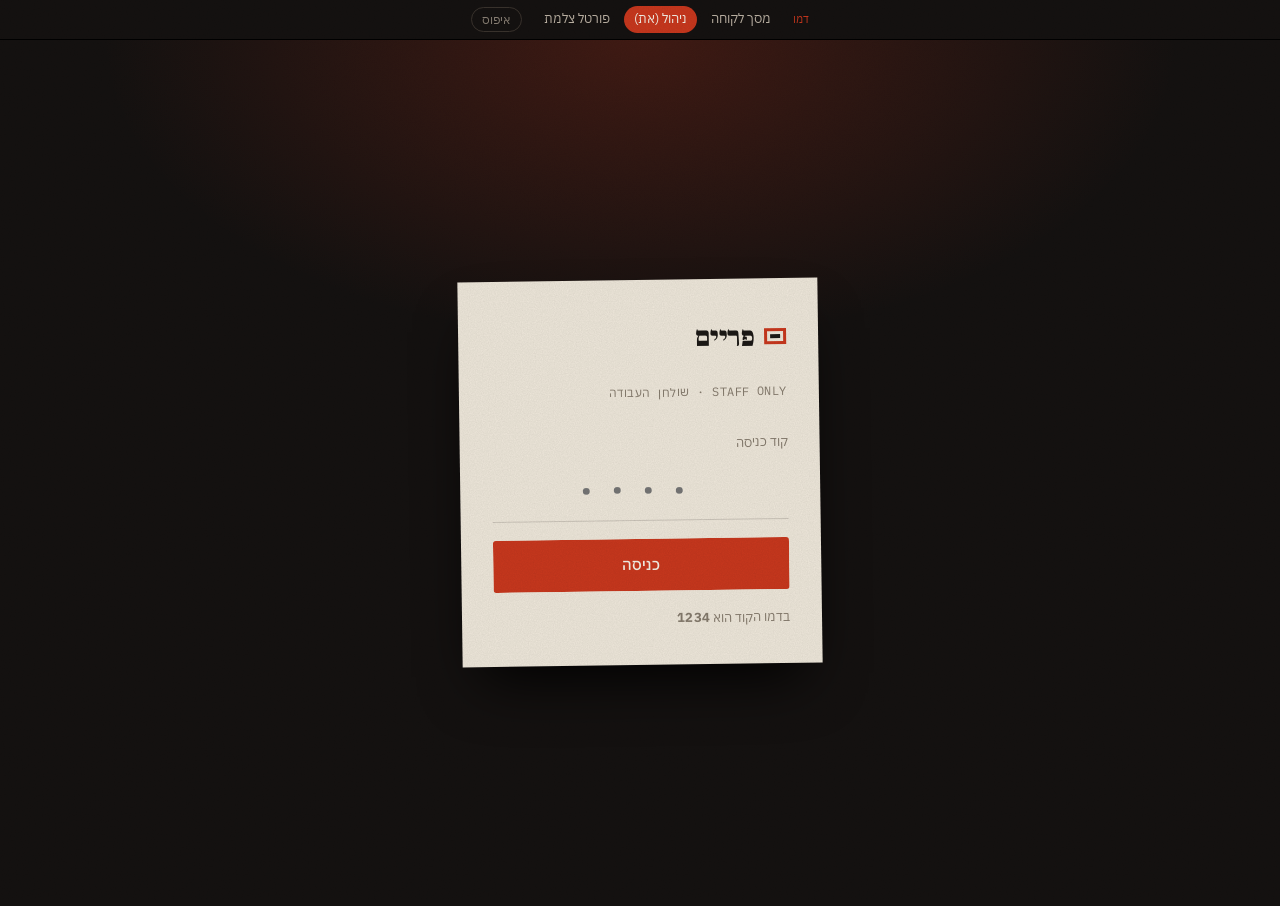
==== admin.html @ 3519b2d6 "Fridays: morning shoots only, no full-day events Co-Authored-By: Claude Opus 5.5 <noreply@anthropic." ====
<!doctype html>
<html lang="he" dir="rtl">
<head>
<meta charset="utf-8">
<meta name="viewport" content="width=device-width, initial-scale=1">
<meta name="theme-color" content="#141110">
<meta property="og:type" content="website">
<meta property="og:site_name" content="פריים">
<meta property="og:locale" content="he_IL">
<meta property="og:title" content="פריים · שולחן העבודה">
<meta property="og:description" content="ניהול הבקשות, היומן והצלמות של פריים.">
<meta property="og:url" content="https://elimeshi1.github.io/frame-collective/admin.html">
<meta property="og:image" content="https://elimeshi1.github.io/frame-collective/og-image.jpg">
<meta property="og:image:secure_url" content="https://elimeshi1.github.io/frame-collective/og-image.jpg">
<meta property="og:image:type" content="image/jpeg">
<meta property="og:image:width" content="1200">
<meta property="og:image:height" content="630">
<meta property="og:image:alt" content="פריים — כל הצלמות הטובות. יומן אחד.">
<meta name="twitter:card" content="summary_large_image">
<meta name="twitter:image" content="https://elimeshi1.github.io/frame-collective/og-image.jpg">
<title>שולחן העבודה · פריים</title>
<link rel="preconnect" href="https://fonts.googleapis.com">
<link rel="preconnect" href="https://fonts.gstatic.com" crossorigin>
<link href="https://fonts.googleapis.com/css2?family=Frank+Ruhl+Libre:wght@400;500;700;900&family=IBM+Plex+Sans+Hebrew:wght@300;400;500;600&family=IBM+Plex+Mono:wght@400;500&display=swap" rel="stylesheet">
<link rel="stylesheet" href="assets/style.css?v=202610051531">
<link rel="stylesheet" href="assets/admin.css?v=202610051531">
<link rel="icon" href="data:image/svg+xml,%3Csvg xmlns='http://www.w3.org/2000/svg' viewBox='0 0 32 32'%3E%3Crect width='32' height='32' fill='%2315120F'/%3E%3Crect x='7' y='9' width='18' height='14' fill='none' stroke='%23C8371D' stroke-width='2.5'/%3E%3C/svg%3E">
</head>
<body class="page-admin">

<div class="gate" id="gate">
  <form class="gate-box" id="gateForm">
    <div class="logo"><span class="logo-mark"></span><span class="logo-word">פריים</span></div>
    <p class="kicker mono">STAFF ONLY · שולחן העבודה</p>
    <label class="fld"><span>קוד כניסה</span><input id="pin" inputmode="numeric" maxlength="4" autocomplete="off" placeholder="••••"></label>
    <button class="btn btn-red">כניסה</button>
    <p class="muted gate-hint">בדמו הקוד הוא <b class="mono">1234</b></p>
  </form>
</div>

<div class="desk" id="desk" hidden>
  <aside class="side">
    <a href="index.html" class="logo"><span class="logo-mark"></span><span class="logo-word">פריים</span></a>
    <p class="side-who"><img id="meImg" alt=""><span><b id="meName"></b><br><small>מנהלת פריים</small></span></p>
    <nav class="side-nav" id="nav">
      <button data-view="desk" class="on"><span class="mono">01</span>לוח בקרה</button>
      <button data-view="inbox"><span class="mono">02</span>בקשות <i id="badge" class="badge"></i></button>
      <button data-view="cal"><span class="mono">03</span>יומן</button>
      <button data-view="post"><span class="mono">04</span>עריכה ומסירה <i id="badgePost" class="badge"></i></button>
      <button data-view="team"><span class="mono">05</span>הצלמות</button>
      <button data-view="money"><span class="mono">06</span>כספים</button>
      <button data-view="settings"><span class="mono">07</span>הגדרות</button>
    </nav>
    <a class="side-link" href="index.html" target="_blank">← לאתר הלקוחות</a>
  </aside>
  <main class="main" id="main"></main>
</div>

<script src="assets/store.js?v=202610051531"></script>
<script src="assets/ui.js?v=202610051531"></script>
<script src="assets/admin.js?v=202610051531"></script>
</body>
</html>
---- assets/style.css ----
/* ============================================================
   פריים — שפה עיצובית: פילים, נייר צילום וחדר חושך.
   נייר חם, דיו כהה, אדום של נורת חדר חושך, ענבר של קצה פילם.
   ============================================================ */
:root {
  --paper: #EEE7DA;
  --paper-2: #E4DBCB;
  --paper-3: #D8CDB9;
  --ink: #1B1815;
  --ink-2: #4A433B;
  --muted: #847A6C;
  --line: rgba(27, 24, 21, .16);
  --red: #C8371D;
  --red-deep: #9E2914;
  --amber: #D9962B;
  --dark: #141110;
  --dark-2: #1E1A17;
  --dark-3: #2A2420;
  --cream: #F6F1E7;
  --ok: #4F7A4A;

  /* צבעי רכיב — מתחלפים בתוך חדר החושך */
  --fg: var(--ink);
  --fg-2: var(--ink-2);
  --fg-mute: var(--muted);
  --ln: var(--line);
  --surf: var(--paper-2);

  --serif: 'Frank Ruhl Libre', 'Times New Roman', serif;
  --sans: 'IBM Plex Sans Hebrew', system-ui, sans-serif;
  --mono: 'IBM Plex Mono', 'IBM Plex Sans Hebrew', ui-monospace, monospace;
  --r: 3px;
  --gut: clamp(16px, 4vw, 56px);
}

* { box-sizing: border-box; }
[hidden] { display: none !important; }
html { scroll-behavior: smooth; -webkit-text-size-adjust: 100%; }
body {
  margin: 0; background: var(--paper); color: var(--ink);
  font: 400 16px/1.6 var(--sans);
  -webkit-font-smoothing: antialiased;
  overflow-x: hidden;
}
body.no-scroll { overflow: hidden; }
/* גרעין של פילם */
body::after {
  content: ''; position: fixed; inset: 0; pointer-events: none; z-index: 999;
  opacity: .09; mix-blend-mode: multiply;
  background-image: url("data:image/svg+xml,%3Csvg xmlns='http://www.w3.org/2000/svg' width='220' height='220'%3E%3Cfilter id='n'%3E%3CfeTurbulence type='fractalNoise' baseFrequency='.85' numOctaves='3' stitchTiles='stitch'/%3E%3CfeColorMatrix values='0 0 0 0 0 0 0 0 0 0 0 0 0 0 0 0 0 0 .9 0'/%3E%3C/filter%3E%3Crect width='100%25' height='100%25' filter='url(%23n)'/%3E%3C/svg%3E");
}
img { display: block; max-width: 100%; }
a { color: inherit; }
button { font: inherit; color: inherit; cursor: pointer; }
h1, h2, h3, h4 { font-family: var(--serif); font-weight: 700; line-height: 1.1; margin: 0; letter-spacing: -.01em; }
p { margin: 0 0 .8em; }
.mono { font-family: var(--mono); letter-spacing: .02em; }
.muted { color: var(--fg-mute); }
.kicker { font-size: 12px; text-transform: uppercase; letter-spacing: .04em; color: var(--fg-mute); margin-bottom: 14px; }
.safelight { color: var(--red) !important; }
.link { background: none; border: 0; padding: 0; text-decoration: underline; text-underline-offset: 3px; color: inherit; font-size: inherit; }
:focus-visible { outline: 2px solid var(--red); outline-offset: 2px; }

/* ---------- כפתורים וצ'יפים ---------- */
.btn {
  display: inline-flex; align-items: center; justify-content: center; gap: 8px;
  padding: 13px 22px; border-radius: var(--r); border: 1.5px solid transparent;
  font-weight: 500; font-size: 15px; text-decoration: none; white-space: nowrap;
  transition: transform .15s, background .15s, color .15s, border-color .15s;
}
.btn:active { transform: translateY(1px); }
.btn:disabled { opacity: .35; cursor: not-allowed; }
.btn-sm { padding: 8px 14px; font-size: 14px; }
.btn-red { background: var(--red); color: var(--cream); }
.btn-red:hover:not(:disabled) { background: var(--red-deep); }
.btn-ink { background: var(--ink); color: var(--cream); }
.btn-ink:hover { background: #000; }
.btn-line { border-color: var(--ink); color: var(--ink); }
.btn-line:hover { background: var(--ink); color: var(--cream); }
.btn-line-l { border-color: currentColor; }
.btn-ghost-l { background: transparent; border-color: var(--ln); color: var(--fg); }
.btn-ghost-l:hover { border-color: var(--fg); }

.chips { display: flex; flex-wrap: wrap; gap: 8px; }
.chip {
  border: 1px solid var(--ln); background: transparent; color: var(--fg-2);
  padding: 6px 14px; border-radius: 99px; font-size: 14px; transition: .15s;
}
.chip:hover { border-color: var(--fg); color: var(--fg); }
.chip.on { background: var(--fg); color: var(--dark); border-color: var(--fg); }
:root .chip.on { color: var(--paper); }
.darkroom .chip.on { color: var(--dark); }
.chip-sm { padding: 3px 10px; font-size: 13px; }
.chip:disabled { opacity: .3; text-decoration: line-through; cursor: not-allowed; }
.chip:disabled:hover { border-color: var(--ln); color: var(--fg-2); }
.small-note { font-size: 13px; margin-top: 10px; color: var(--amber) !important; }

/* ---------- סרגל דמו ---------- */
.demobar {
  position: sticky; top: 0; z-index: 60;
  display: flex; align-items: center; gap: 4px; flex-wrap: wrap; justify-content: center;
  background: var(--dark); color: #bdb3a5; font-size: 13px; padding: 6px 12px;
  border-bottom: 1px solid #000;
}
.demobar a { text-decoration: none; padding: 3px 10px; border-radius: 99px; }
.demobar a:hover { color: var(--cream); }
.demobar a.on { background: var(--red); color: var(--cream); }
.demobar-tag { font-family: var(--mono); font-size: 11px; color: var(--red); margin-left: 8px; }
.demobar-reset { background: none; border: 1px solid #3a332d; color: #8d8377; border-radius: 99px; padding: 2px 10px; font-size: 12px; margin-right: 8px; }

/* ---------- כותרת ---------- */
.topbar {
  display: flex; align-items: center; gap: 24px; padding: 18px var(--gut);
  border-bottom: 1px solid var(--line);
}
.logo { display: inline-flex; align-items: baseline; gap: 10px; text-decoration: none; }
.logo-mark { width: 22px; height: 16px; border: 3px solid var(--red); align-self: center; position: relative; }
.logo-mark::after { content: ''; position: absolute; inset: 3px; background: var(--ink); }
.logo-word { font-family: var(--serif); font-weight: 900; font-size: 28px; letter-spacing: -.02em; }
.logo-sub { font-size: 13px; color: var(--muted); }
.topnav { display: flex; gap: 22px; margin-inline-start: auto; }
.topnav a { text-decoration: none; font-size: 15px; color: var(--ink-2); }
.topnav a:hover { color: var(--red); }

/* ---------- HERO ---------- */
.hero {
  display: grid; grid-template-columns: 1.05fr 1fr; gap: clamp(28px, 5vw, 80px);
  padding: clamp(40px, 7vw, 96px) var(--gut) clamp(48px, 7vw, 100px); align-items: center;
}
.hero h1 { font-size: clamp(44px, 7.4vw, 104px); font-weight: 900; letter-spacing: -.03em; line-height: .98; margin-bottom: 26px; }
.hero h1 .hl { color: var(--red); font-style: italic; font-weight: 500; }
.lead { font-size: clamp(17px, 1.5vw, 20px); color: var(--ink-2); max-width: 520px; line-height: 1.65; }
.hero-cta { display: flex; gap: 12px; flex-wrap: wrap; margin: 30px 0 0; }
.hero-facts { display: flex; gap: 30px; margin: 48px 0 0; padding: 20px 0 0; border-top: 1px solid var(--line); flex-wrap: wrap; }
.hero-facts div { display: flex; gap: 10px; align-items: baseline; }
.hero-facts dt { color: var(--red); font-size: 12px; }
.hero-facts dd { margin: 0; font-size: 14px; color: var(--ink-2); }

.hero-sheet { position: relative; }
.hs-strip {
  background: var(--dark); padding: 26px 18px; display: grid; grid-template-columns: repeat(3, 1fr); gap: 26px 12px;
  transform: rotate(-1.6deg); box-shadow: 0 30px 60px -20px rgba(27, 24, 21, .45), 0 2px 0 rgba(0,0,0,.2);
  position: relative;
  /* חורי גלגלת */
  background-image:
    linear-gradient(to left, var(--paper-3) 0 9px, transparent 9px),
    linear-gradient(to left, var(--paper-3) 0 9px, transparent 9px);
  background-size: 19px 7px, 19px 7px;
  background-position: 0 8px, 0 calc(100% - 8px);
  background-repeat: repeat-x;
}
.hs-frame { margin: 0; position: relative; animation: develop 1.4s ease-out both; animation-delay: var(--d); }
.hs-frame img { aspect-ratio: 9/11; object-fit: cover; width: 100%; filter: grayscale(1) contrast(1.08) brightness(.95); }
.hs-frame figcaption { position: absolute; bottom: -19px; inset-inline-start: 0; font-size: 10px; color: var(--amber); }
.hs-frame figcaption span { opacity: .7; }
.hs-frame.mk-circle img { filter: grayscale(.15) contrast(1.05); }
.hs-frame.mk-x::after, .hs-frame.mk-check::after {
  position: absolute; top: 6px; inset-inline-end: 8px; font-family: var(--serif); font-weight: 900; color: var(--red);
  font-size: 34px; line-height: 1; transform: rotate(-8deg); text-shadow: 0 1px 0 rgba(0,0,0,.3);
}
.hs-frame.mk-x::after { content: '✕'; }
.hs-frame.mk-check::after { content: '✓'; }
.hs-note { font-size: 13px; color: var(--muted); margin: 30px 0 0; text-align: center; font-style: italic; font-family: var(--serif); }
@keyframes develop { from { opacity: 0; filter: brightness(2.2) blur(2px); } to { opacity: 1; filter: none; } }

/* עיפרון שעווה אדום */
.grease { position: absolute; inset: -9px -7px; width: calc(100% + 14px); height: calc(100% + 18px); pointer-events: none; overflow: visible; z-index: 3; }
.grease path {
  fill: none; stroke: var(--red); stroke-width: 3.2; stroke-linecap: round; vector-effect: non-scaling-stroke;
  stroke-dasharray: 1200; stroke-dashoffset: 1200; animation: draw .55s .05s ease-out forwards;
  filter: drop-shadow(0 0 .5px rgba(200,55,29,.6));
}
@keyframes draw { to { stroke-dashoffset: 0; } }

/* ---------- חדר החושך ---------- */
.darkroom {
  --fg: #EEE6D8; --fg-2: #BDB2A2; --fg-mute: #857A6D; --ln: rgba(238, 230, 216, .15); --surf: var(--dark-2);
  background: var(--dark); color: var(--fg);
  background-image: radial-gradient(ellipse 70% 50% at 85% 0%, rgba(200,55,29,.16), transparent 70%);
  padding: clamp(56px, 8vw, 110px) var(--gut);
  position: relative;
}
.darkroom::before { /* קצה פילם */
  content: ''; position: absolute; top: 0; inset-inline: 0; height: 14px;
  background: linear-gradient(to left, var(--paper) 0 10px, transparent 10px) 0 4px / 22px 6px repeat-x;
  opacity: .14;
}
.dr-inner { max-width: 1240px; margin: 0 auto; }
.dr-head { display: grid; grid-template-columns: auto 1fr; gap: 0 40px; align-items: end; margin-bottom: 40px; }
.dr-head .kicker { grid-column: 1 / -1; }
.dr-head h2 { font-size: clamp(38px, 5vw, 64px); font-weight: 900; }
.filmsteps {
  list-style: none; margin: 0; padding: 0; display: flex; justify-content: flex-end; gap: 0;
  border: 1px solid var(--ln); border-radius: var(--r); overflow: hidden; justify-self: end;
}
.filmsteps li {
  padding: 10px 18px; font-size: 14px; color: var(--fg-mute); border-inline-start: 1px solid var(--ln);
  display: flex; flex-direction: column; gap: 2px; min-width: 104px; position: relative;
}
.filmsteps li:first-child { border-inline-start: 0; }
.filmsteps li .mono { font-size: 10px; color: var(--fg-mute); }
.filmsteps li.reach { cursor: pointer; color: var(--fg-2); }
.filmsteps li.past .mono { color: var(--amber); }
.filmsteps li.on { background: var(--red); color: var(--cream); }
.filmsteps li.on .mono { color: rgba(246,241,231,.7); }

.wizard { min-height: 420px; animation: fadeUp .35s ease-out; }
@keyframes fadeUp { from { opacity: 0; transform: translateY(8px); } }
.wz-q { font-size: clamp(26px, 3vw, 36px); font-weight: 500; margin-bottom: 26px; }
.wz-q small { display: block; font-family: var(--sans); font-size: 15px; color: var(--fg-mute); font-weight: 400; margin-top: 8px; letter-spacing: 0; }
.wz-nav { display: flex; justify-content: space-between; margin-top: 36px; padding-top: 22px; border-top: 1px solid var(--ln); }
.wz-split { display: grid; grid-template-columns: minmax(0, 1.5fr) minmax(260px, 1fr); gap: 36px; align-items: start; }
.wz-side { border-inline-start: 1px solid var(--ln); padding-inline-start: 32px; }
.side-h { font-family: var(--sans); font-size: 13px; font-weight: 500; text-transform: uppercase; letter-spacing: .1em; color: var(--fg-mute); margin: 26px 0 12px; }

.lock-note { display: inline-flex; align-items: center; gap: 12px; padding: 6px 16px 6px 6px; border: 1px solid var(--ln); border-radius: 99px; margin-bottom: 22px; font-size: 14px; }
.lock-note img { width: 32px; height: 32px; border-radius: 50%; object-fit: cover; filter: grayscale(1); }
.lock-note .link { color: var(--fg-mute); }

/* סוגי צילום */
.types { display: grid; grid-template-columns: repeat(4, 1fr); gap: 14px; }
.type {
  position: relative; text-align: start; background: var(--dark-2); border: 1px solid var(--ln); border-radius: var(--r);
  padding: 20px 18px 18px; display: flex; flex-direction: column; gap: 6px; min-height: 150px; transition: .18s;
}
.type:hover { border-color: var(--fg-2); background: var(--dark-3); transform: translateY(-2px); }
.type-n { font-size: 10px; color: var(--amber); }
.type-name { font-family: var(--serif); font-size: 23px; font-weight: 700; color: var(--fg); }
.type-desc { font-size: 14px; color: var(--fg-mute); line-height: 1.45; }
.type-from { margin-top: auto; padding-top: 10px; font-size: 13px; color: var(--fg-2); }
.type.is-sel { border-color: var(--red); }

/* ---------- לוח שנה ---------- */
.cal-head { display: flex; align-items: center; justify-content: space-between; margin-bottom: 14px; }
.cal-title { font-family: var(--serif); font-size: 24px; font-weight: 700; }
.cal-title em { font-family: var(--mono); font-style: normal; font-size: 14px; color: var(--fg-mute); font-weight: 400; }
.cal-nav { width: 38px; height: 38px; border: 1px solid var(--ln); background: none; border-radius: 50%; font-size: 16px; }
.cal-nav:hover { border-color: var(--fg); }
.cal-grid { display: grid; grid-template-columns: repeat(7, minmax(0, 1fr)); gap: 4px; }
.cal-dow { text-align: center; font-size: 12px; color: var(--fg-mute); padding: 4px 0 8px; }
.cal-cell {
  position: relative; aspect-ratio: 1 / .86; border: 1px solid var(--ln); background: transparent; border-radius: 2px;
  display: flex; flex-direction: column; align-items: flex-start; justify-content: space-between; padding: 6px 7px; text-align: start;
  transition: background .12s, border-color .12s;
}
.cal-cell.is-blank { border: 0; }
.cal-cell:not(:disabled):hover { border-color: var(--fg); background: rgba(238,230,216,.04); }
.cal-num { font-family: var(--mono); font-size: 14px; }
.cal-tag { font-size: 11px; line-height: 1.1; color: var(--fg-mute); }
.cal-cell.is-today .cal-num { color: var(--red); font-weight: 600; }
.cal-cell.is-today::after { content: ''; position: absolute; top: 6px; inset-inline-end: 6px; width: 5px; height: 5px; border-radius: 50%; background: var(--red); }
.cal-cell:disabled { cursor: default; }
.cal-cell.is-past, .cal-cell.is-shabbat { opacity: .3; }
.cal-cell.lvl-none { opacity: .45; background-image: repeating-linear-gradient(-45deg, transparent 0 6px, var(--ln) 6px 7px); }
.cal-cell.lvl-many { background: rgba(217,150,43,.12); border-color: rgba(217,150,43,.35); }
.cal-cell.lvl-many .cal-tag { color: var(--amber); }
.cal-cell.lvl-few { background: rgba(217,150,43,.05); }
.cal-cell.is-selected { background: var(--red) !important; border-color: var(--red) !important; color: var(--cream); }
.cal-cell.is-selected .cal-tag { color: rgba(246,241,231,.85); }
.cal-cell .grease { inset: -6px; width: calc(100% + 12px); height: calc(100% + 12px); }
.cal-cell .grease path { stroke: var(--amber); }
.cal--compact .cal-cell { aspect-ratio: 1; padding: 3px 5px; }
.cal--compact .cal-num { font-size: 12px; }
.cal--compact .cal-title { font-size: 18px; }
.cal--compact .cal-nav { width: 30px; height: 30px; font-size: 13px; }
/* ימי צלמת (פרופיל / פורטל) */
.pd-free { background: rgba(79,122,74,.16); border-color: rgba(79,122,74,.45); }
.pd-partial { background: linear-gradient(135deg, rgba(79,122,74,.16) 50%, rgba(200,55,29,.16) 50%); }
.pd-full { background: rgba(200,55,29,.16); border-color: rgba(200,55,29,.35); }
.pd-off { opacity: .35; }

.legend { display: flex; gap: 16px; flex-wrap: wrap; font-size: 13px; color: var(--fg-mute); margin-bottom: 20px; }
.legend span { display: inline-flex; gap: 6px; align-items: center; }
.lg { width: 12px; height: 12px; border: 1px solid var(--ln); display: inline-block; border-radius: 2px; }
.lg-many { background: rgba(217,150,43,.35); border-color: var(--amber); }
.lg-few { background: rgba(217,150,43,.1); }
.lg-none { background: repeating-linear-gradient(-45deg, transparent 0 3px, var(--fg-mute) 3px 4px); }
.lg-free { background: rgba(79,122,74,.4); }
.lg-full { background: rgba(200,55,29,.4); }
.lg-off { opacity: .4; }

.day-peek { min-height: 150px; padding: 18px 0; border-top: 1px solid var(--ln); border-bottom: 1px solid var(--ln); }
.peek-date { font-size: 12px; color: var(--amber); margin-bottom: 4px; }
.peek-title { font-family: var(--serif); font-size: 24px; margin-bottom: 14px; }
.peek-faces { display: flex; margin-bottom: 10px; }
.peek-faces img { width: 40px; height: 40px; border-radius: 50%; object-fit: cover; border: 2px solid var(--dark); margin-inline-start: -10px; filter: grayscale(1); }
.peek-faces img:first-child { margin-inline-start: 0; }

/* ---------- סינון ותוצאות ---------- */
.filters { display: grid; grid-template-columns: repeat(3, 1fr) 1.2fr; gap: 14px; margin-bottom: 28px; padding: 16px; border: 1px solid var(--ln); border-radius: var(--r); background: var(--dark-2); }
.darkroom .filters { grid-template-columns: 1fr 1fr 1.4fr 1fr; }
.f { display: flex; flex-direction: column; gap: 6px; font-size: 13px; color: var(--fg-mute); }
.f select, .fld input, .fld select, .fld textarea {
  font: inherit; font-size: 15px; color: var(--fg); background: transparent; border: 0; border-bottom: 1px solid var(--ln);
  padding: 6px 0; border-radius: 0; appearance: none; -webkit-appearance: none;
}
.f select { background-image: linear-gradient(45deg, transparent 50%, var(--fg-mute) 50%), linear-gradient(-45deg, transparent 50%, var(--fg-mute) 50%); background-position: 6px 55%, 11px 55%; background-size: 5px 5px; background-repeat: no-repeat; padding-inline-end: 0; padding-inline-start: 20px; cursor: pointer; }
.f select option, .fld select option { color: var(--ink); }
.f b { color: var(--fg); font-weight: 500; }
input[type=range] { accent-color: var(--red); width: 100%; margin: 10px 0 0; }

.results { display: grid; grid-template-columns: repeat(auto-fill, minmax(210px, 1fr)); gap: 30px 20px; }
.frame-card {
  position: relative; background: #0C0A09; border: 0; padding: 10px 10px 0; text-align: start; cursor: pointer; color: var(--fg);
  transition: transform .18s; display: flex; flex-direction: column;
}
.frame-card:hover { transform: translateY(-3px); }
.fc-img { position: relative; overflow: hidden; }
.fc-img img { width: 100%; aspect-ratio: 4/5; object-fit: cover; filter: grayscale(1) contrast(1.05); transition: filter .5s; }
.frame-card:hover .fc-img img, .frame-card.is-sel .fc-img img { filter: none; }
.fc-badge { position: absolute; top: 8px; inset-inline-start: 8px; background: var(--red); color: var(--cream); font-size: 11px; padding: 2px 8px; }
.fc-edge { display: flex; justify-content: space-between; font-size: 10px; color: var(--amber); padding: 6px 2px; }
.fc-body { background: var(--dark-2); margin: 0 -10px; padding: 14px 14px 14px; flex: 1; display: flex; flex-direction: column; }
.fc-body h4 { font-size: 21px; margin-bottom: 4px; }
.fc-tag { font-size: 14px; color: var(--fg-2); margin-bottom: 6px; }
.fc-meta { font-size: 12px; color: var(--fg-mute); }
.fc-foot { margin-top: auto; display: flex; justify-content: space-between; align-items: baseline; padding-top: 8px; border-top: 1px dashed var(--ln); }
.fc-price { font-size: 17px; color: var(--fg); }
.fc-foot .link { font-size: 13px; color: var(--fg-mute); }
.studio-card { border: 1px dashed var(--fg-mute); background: transparent; padding: 0; }
.studio-inner { padding: 24px 20px; display: flex; flex-direction: column; gap: 10px; height: 100%; justify-content: center; }
.studio-inner .mono { color: var(--amber); font-size: 11px; }
.studio-inner h4 { font-size: 28px; }
.studio-inner p { color: var(--fg-2); font-size: 14px; }
.studio-inner .btn { align-self: flex-start; }
.studio-card.is-sel { border-color: var(--red); border-style: solid; }
.empty { padding: 30px 0; color: var(--fg-2); }
.busy { margin-top: 34px; border-top: 1px solid var(--ln); padding-top: 16px; }
.busy summary { cursor: pointer; color: var(--fg-2); font-size: 15px; }
.busy ul { list-style: none; padding: 0; margin: 14px 0 0; display: grid; gap: 8px; }
.busy li { display: flex; align-items: center; gap: 12px; flex-wrap: wrap; padding: 8px 0; border-bottom: 1px solid var(--ln); font-size: 14px; }
.busy li img { width: 34px; height: 34px; border-radius: 50%; object-fit: cover; filter: grayscale(1); opacity: .7; }
.busy .nx { margin-inline-start: auto; display: flex; gap: 6px; }

/* ---------- פרטים / כרטיס ---------- */
.det { display: grid; grid-template-columns: 1fr 1fr; gap: 24px 22px; }
.fld { display: flex; flex-direction: column; gap: 4px; font-size: 13px; color: var(--fg-mute); }
.fld i { font-style: normal; opacity: .7; }
.fld-wide { grid-column: 1 / -1; }
.fld input, .fld select, .fld textarea { font-size: 17px; padding: 8px 0; }
.fld textarea { resize: vertical; border: 1px solid var(--ln); padding: 10px; }
.fld input:focus, .fld select:focus, .fld textarea:focus { outline: 0; border-color: var(--red); }

.ticket {
  background: var(--cream); color: var(--ink); padding: 22px; position: relative; border-radius: 2px;
  --fg-mute: var(--muted); --ln: var(--line);
  -webkit-mask: radial-gradient(circle 9px at 0 62%, transparent 98%, #000) , radial-gradient(circle 9px at 100% 62%, transparent 98%, #000);
  -webkit-mask-composite: source-in; mask-composite: intersect;
  transform: rotate(.6deg);
}
.ticket-h { font-size: 11px; color: var(--muted); border-bottom: 1px dashed var(--line); padding-bottom: 10px; margin-bottom: 14px; }
.ticket-p { display: flex; gap: 12px; align-items: center; margin-bottom: 16px; }
.ticket-p img, .ticket-q { width: 54px; height: 54px; object-fit: cover; border-radius: 50%; filter: grayscale(1); }
.ticket-q { display: grid; place-items: center; background: var(--ink); color: var(--cream); font-family: var(--serif); font-size: 26px; }
.ticket-p b { display: block; font-family: var(--serif); font-size: 20px; }
.ticket-p span { font-size: 13px; color: var(--muted); }
.ticket dl { margin: 0; }
.ticket dl div { display: flex; justify-content: space-between; padding: 7px 0; border-bottom: 1px solid var(--line); font-size: 14px; gap: 12px; }
.ticket dt { color: var(--muted); }
.ticket dd { margin: 0; text-align: end; }
.ticket .tot { border-bottom: 0; padding-top: 12px; }
.ticket .tot dd { font-size: 20px; font-weight: 500; }
.ticket-fine { font-size: 12px; color: var(--muted); margin: 12px 0 0; border-top: 1px dashed var(--line); padding-top: 10px; }

/* ---------- סיום ---------- */
.done { display: grid; grid-template-columns: 340px 1fr; gap: 56px; align-items: center; padding: 20px 0; }
.print { background: var(--cream); padding: 16px 16px 20px; transform: rotate(-2.5deg); box-shadow: 0 30px 50px -20px #000; animation: drop .7s cubic-bezier(.2,.8,.2,1.2); }
.print-img img { width: 100%; aspect-ratio: 5/4; object-fit: cover; animation: develop 2.4s ease-out both; }
.print-blank { aspect-ratio: 5/4; background: var(--ink); display: grid; place-items: center; color: var(--red); font-family: var(--serif); font-size: 90px; }
.print-cap { color: var(--ink); font-family: var(--serif); font-size: 18px; text-align: center; margin: 14px 0 0; line-height: 1.35; }
.print-cap .mono { font-size: 11px; color: var(--muted); }
@keyframes drop { from { transform: translateY(-40px) rotate(-8deg); opacity: 0; } }
.done-text h3 { font-size: clamp(30px, 3.6vw, 46px); font-weight: 900; margin-bottom: 16px; }
.done-text p { color: var(--fg-2); font-size: 17px; max-width: 520px; }
.demo-hint { margin-top: 26px !important; font-size: 14px !important; padding: 12px 14px; border: 1px dashed var(--ln); border-radius: var(--r); }
.demo-hint a { color: var(--amber); }

/* ---------- צוות: הדפסים על נייר ---------- */
.team, .how { padding: clamp(56px, 8vw, 110px) var(--gut); max-width: 1320px; margin: 0 auto; }
.sec-head { display: flex; flex-direction: column; margin-bottom: 44px; }
.sec-head h2 { font-size: clamp(36px, 4.6vw, 60px); font-weight: 900; margin-bottom: 22px; }
.sheet { display: grid; grid-template-columns: repeat(auto-fill, minmax(230px, 1fr)); gap: 44px 30px; }
.print-card {
  background: var(--cream); padding: 12px 12px 16px; cursor: pointer; position: relative;
  box-shadow: 0 1px 0 rgba(0,0,0,.05), 0 16px 30px -18px rgba(27,24,21,.5);
  transition: transform .25s, box-shadow .25s;
}
.print-card:nth-child(3n+1) { transform: rotate(-1.2deg); }
.print-card:nth-child(3n+2) { transform: rotate(.8deg) translateY(10px); }
.print-card:nth-child(3n) { transform: rotate(-.4deg); }
.print-card::before { /* סרט הדבקה */
  content: ''; position: absolute; top: -10px; left: 50%; width: 72px; height: 22px; transform: translateX(-50%) rotate(-3deg);
  background: rgba(217, 205, 180, .75); box-shadow: 0 1px 1px rgba(0,0,0,.06);
}
.print-card:hover { transform: rotate(0) translateY(-6px) scale(1.015); box-shadow: 0 28px 40px -20px rgba(27,24,21,.55); z-index: 2; }
.pc-img img { width: 100%; aspect-ratio: 4/5; object-fit: cover; filter: grayscale(1) sepia(.15) contrast(1.05); transition: filter .5s; }
.print-card:hover .pc-img img { filter: none; }
.pc-cap { padding: 14px 4px 0; }
.pc-n { font-size: 10px; color: var(--red); }
.pc-cap h3 { font-size: 24px; margin: 2px 0 4px; }
.pc-cap h3 em { font-style: normal; font-size: 14px; color: var(--red); font-family: var(--sans); font-weight: 500; }
.pc-cap p { font-size: 14px; color: var(--ink-2); margin-bottom: 6px; }
.pc-meta { font-size: 11px !important; color: var(--muted) !important; }

.how { border-top: 1px solid var(--line); }
.how-grid { display: grid; grid-template-columns: repeat(3, 1fr); gap: 0; border-top: 2px solid var(--ink); }
.how-grid article { padding: 26px 26px 10px 26px; border-inline-start: 1px solid var(--line); }
.how-grid article:first-child { border-inline-start: 0; padding-inline-start: 0; }
.how-n { font-size: 44px; color: var(--red); display: block; margin-bottom: 12px; font-weight: 400; }
.how-grid h3 { font-size: 24px; margin-bottom: 10px; }
.how-grid p { color: var(--ink-2); }

.foot { background: var(--dark); color: #9a9083; padding: 40px var(--gut); display: flex; gap: 24px; align-items: center; flex-wrap: wrap; font-size: 14px; }
.foot .logo-word { color: var(--cream); }
.foot .logo-mark::after { background: var(--dark); }
.foot p { margin: 0; }
.foot-small { margin-inline-start: auto !important; font-size: 12px; opacity: .7; }

/* ---------- מודאל ---------- */
.modal-wrap { position: fixed; inset: 0; z-index: 100; background: rgba(20, 17, 16, .7); display: flex; align-items: center; justify-content: center; padding: 16px; opacity: 0; transition: opacity .25s; backdrop-filter: blur(3px); }
.modal-wrap.is-open { opacity: 1; }
.modal { background: var(--paper); color: var(--ink); width: min(560px, 100%); max-height: calc(100vh - 32px); overflow: hidden; display: flex; flex-direction: column; position: relative; border-radius: 2px; transform: translateY(14px); transition: transform .25s; box-shadow: 0 40px 80px -20px #000; }
.modal-wrap.is-open .modal { transform: none; }
.modal--wide { width: min(980px, 100%); }
.modal-x { position: absolute; top: 12px; inset-inline-end: 12px; z-index: 5; width: 36px; height: 36px; border-radius: 50%; border: 0; background: var(--ink); color: var(--cream); font-size: 14px; }
.modal-body { padding: 28px; overflow-y: auto; overscroll-behavior: contain; }
.profile { display: grid; grid-template-columns: 1fr 1.2fr; gap: 30px; margin: -28px; }
.pf-img img { width: 100%; height: 100%; object-fit: cover; min-height: 100%; filter: grayscale(.2); }
.pf-body { padding: 32px 28px 28px 32px; }
.pf-body h2 { font-size: 44px; font-weight: 900; margin-bottom: 6px; }
.pf-tag { font-family: var(--serif); font-style: italic; font-size: 20px; color: var(--red); }
.pf-meta { font-size: 14px; color: var(--ink-2); margin-bottom: 4px; }
.prices { width: 100%; border-collapse: collapse; margin: 18px 0 4px; font-size: 15px; }
.prices td { padding: 7px 0; border-bottom: 1px solid var(--line); }
.prices td:last-child { text-align: end; }
#pfCal { margin-bottom: 22px; }

.toast { position: fixed; bottom: 24px; left: 50%; transform: translate(-50%, 30px); background: var(--ink); color: var(--cream); padding: 12px 22px; border-radius: 99px; font-size: 15px; opacity: 0; transition: .3s; z-index: 200; pointer-events: none; box-shadow: 0 10px 30px -10px #000; border-inline-start: 4px solid var(--red); }
.toast.is-on { opacity: 1; transform: translate(-50%, 0); }

/* ---------- רספונסיבי ---------- */
@media (max-width: 1080px) {
  .types { grid-template-columns: repeat(2, 1fr); }
  .dr-head { grid-template-columns: 1fr; }
  .filmsteps { justify-self: stretch; margin-top: 22px; }
  .filmsteps li { flex: 1; min-width: 0; }
  .darkroom .filters { grid-template-columns: 1fr 1fr; }
}
@media (max-width: 860px) {
  .hero { grid-template-columns: 1fr; }
  .hero-sheet { max-width: 520px; }
  .wz-split { grid-template-columns: 1fr; }
  .wz-side { border: 0; padding: 0; }
  .done { grid-template-columns: 1fr; gap: 34px; }
  .print { max-width: 280px; margin: 0 auto; }
  .profile { grid-template-columns: 1fr; }
  .pf-img img { width: 100%; height: 300px; min-height: 0; object-fit: cover; }
  .how-grid { grid-template-columns: 1fr; }
  .how-grid article { border: 0; border-bottom: 1px solid var(--line); padding: 24px 0; }
  .topnav { display: none; }
  .topbar .btn { margin-inline-start: auto; }
}
@media (max-width: 560px) {
  .logo-sub { display: none; }
  .types { grid-template-columns: 1fr 1fr; gap: 10px; }
  .type { min-height: 0; padding: 14px; }
  .type-name { font-size: 19px; }
  .type-desc { display: none; }
  .filmsteps li { padding: 8px 8px; font-size: 12px; }
  .cal-tag { font-size: 9px; }
  .cal-cell { padding: 4px; aspect-ratio: 1 / 1.05; }
  .cal-num { font-size: 12px; }
  .det { grid-template-columns: 1fr; }
  .darkroom .filters { grid-template-columns: 1fr 1fr; gap: 12px 14px; padding: 12px; }
  .darkroom .filters .f-range { grid-column: 1 / -1; order: 3; }
  .f select { font-size: 16px; }
  .results { grid-template-columns: 1fr 1fr; gap: 20px 12px; }
  .fc-body h4 { font-size: 17px; }
  .fc-tag { display: none; }
  .hs-strip { gap: 22px 8px; padding: 22px 10px; }
  .hero-facts { gap: 14px; }
  .sheet { grid-template-columns: 1fr 1fr; gap: 30px 14px; }
  #teamFilter { flex-wrap: nowrap; overflow-x: auto; margin-inline: calc(var(--gut) * -1); padding: 2px var(--gut) 6px; scrollbar-width: none; }
  #teamFilter::-webkit-scrollbar { display: none; }
  #teamFilter .chip { flex-shrink: 0; }
  .modal-wrap { padding: 0; align-items: flex-end; }
  .modal { max-height: 92vh; border-radius: 10px 10px 0 0; }
  .modal-body { padding: 22px 18px; }
  .profile { margin: -22px -18px; }
  .pf-body { padding: 22px 18px; }
  .pf-body h2 { font-size: 36px; }
  .pc-cap h3 { font-size: 19px; }
  .pc-cap p:not(.pc-meta) { display: none; }
  .wz-nav .btn { padding: 12px 16px; }
  .busy .nx { margin-inline-start: 0; width: 100%; }
}
---- assets/admin.css ----
/* שולחן עבודה (ניהול) + פורטל צלמת — שולחן אור על נייר */
.page-admin, .page-portal { background: var(--paper); }
.btn-ghost { background: transparent; border-color: var(--line); color: var(--ink-2); }
.btn-ghost:hover { border-color: var(--ink); color: var(--ink); }
.red { color: var(--red); }
.small { font-size: 13px; }
.pad { padding: 18px 20px; }

/* כניסה */
.gate { min-height: calc(100vh - 34px); display: grid; place-items: center; padding: 20px; background: var(--dark); background-image: radial-gradient(ellipse 60% 50% at 50% 0%, rgba(200,55,29,.25), transparent 70%); }
.gate-box { background: var(--paper); padding: 36px 32px; width: min(360px, 100%); display: flex; flex-direction: column; gap: 18px; transform: rotate(-.8deg); box-shadow: 0 30px 60px -20px #000; }
.gate-box .logo { margin-bottom: 4px; }
.gate-box input { font-family: var(--mono); font-size: 28px; letter-spacing: .5em; text-align: center; }
.gate-hint { font-size: 13px; margin: 0; }
.shake { animation: shake .35s; }
@keyframes shake { 25% { transform: translateX(8px) rotate(-.8deg); } 75% { transform: translateX(-8px) rotate(-.8deg); } }

/* מבנה */
.desk { display: grid; grid-template-columns: 240px 1fr; min-height: calc(100vh - 34px); }
.side { background: var(--dark); color: #bdb3a5; padding: 26px 18px; display: flex; flex-direction: column; gap: 22px; position: sticky; top: 34px; height: calc(100vh - 34px); }
.side .logo-word { color: var(--cream); }
.side .logo-mark::after { background: var(--dark); }
.side-who { display: flex; gap: 10px; align-items: center; font-size: 14px; color: var(--cream); margin: 0; padding: 12px 0; border-block: 1px solid rgba(238,230,216,.1); }
.side-who img { width: 40px; height: 40px; border-radius: 50%; object-fit: cover; filter: grayscale(1); }
.side-who small { color: #857a6d; }
.side-nav { display: flex; flex-direction: column; gap: 2px; }
.side-nav button { background: none; border: 0; text-align: start; padding: 10px 12px; border-radius: var(--r); display: flex; align-items: center; gap: 12px; font-size: 15px; color: #bdb3a5; }
.side-nav button .mono { font-size: 10px; color: #5f564c; }
.side-nav button:hover { color: var(--cream); background: rgba(238,230,216,.05); }
.side-nav button.on { background: var(--red); color: var(--cream); }
.side-nav button.on .mono { color: rgba(246,241,231,.6); }
.badge { margin-inline-start: auto; background: var(--amber); color: var(--dark); font-style: normal; font-size: 11px; font-family: var(--mono); padding: 1px 7px; border-radius: 99px; }
.side-link { margin-top: auto; font-size: 13px; color: #857a6d; text-decoration: none; }
.side-link:hover { color: var(--cream); }

.main { padding: 34px clamp(16px, 3vw, 44px) 60px; min-width: 0; }
.m-head { display: flex; justify-content: space-between; align-items: flex-end; gap: 20px; margin-bottom: 28px; flex-wrap: wrap; }
.m-head h1 { font-size: clamp(32px, 4vw, 52px); font-weight: 900; }
.m-head .kicker { margin-bottom: 8px; }
.search { font: inherit; padding: 10px 14px; border: 1px solid var(--line); background: var(--cream); border-radius: var(--r); min-width: 260px; }
.search:focus { outline: 0; border-color: var(--ink); }

.panel { background: var(--cream); border: 1px solid var(--line); border-radius: 2px; margin-bottom: 22px; box-shadow: 0 1px 0 rgba(0,0,0,.03); }
.p-h { font-family: var(--sans); font-size: 13px; font-weight: 500; text-transform: uppercase; letter-spacing: .1em; color: var(--muted); padding: 16px 20px; border-bottom: 1px solid var(--line); display: flex; justify-content: space-between; }
.panel.pad .p-h { padding: 0 0 12px; margin-bottom: 14px; }

/* מדדים */
.kpis { display: grid; grid-template-columns: 1.4fr 1fr 1fr 1fr; gap: 14px; margin-bottom: 22px; }
.kpi { background: var(--cream); border: 1px solid var(--line); padding: 18px 20px; display: flex; flex-direction: column; gap: 4px; }
.kpi span { font-size: 13px; color: var(--muted); }
.kpi b { font-size: clamp(26px, 2.6vw, 36px); font-weight: 500; letter-spacing: -.02em; }
.kpi small { font-size: 12px; color: var(--muted); }
.kpi-hero { background: var(--ink); color: var(--cream); border-color: var(--ink); position: relative; overflow: hidden; }
.kpi-hero b { color: var(--cream); font-size: clamp(32px, 3.4vw, 48px); }
.kpi-hero span, .kpi-hero small { color: #a39888; }
.kpi-hero::after { content: ''; position: absolute; width: 140px; height: 140px; border-radius: 50%; background: var(--red); filter: blur(60px); opacity: .5; top: -50px; left: -40px; }
.kpi-alert { border-color: var(--amber); background: #F7EBD3; }

.desk-grid { display: grid; grid-template-columns: minmax(0, 1fr) minmax(0, 1fr); gap: 22px; }
.insight { padding: 22px 24px; background: var(--paper-2); border-style: dashed; }
.insight p:last-child { font-family: var(--serif); font-size: clamp(20px, 2vw, 26px); line-height: 1.4; margin: 0; }

/* שורות */
.rows { list-style: none; margin: 0; padding: 0; }
.r { display: flex; align-items: center; gap: 14px; padding: 12px 20px; border-bottom: 1px solid var(--line); cursor: pointer; transition: background .12s; }
.r:last-child { border-bottom: 0; }
.r:hover { background: var(--paper); }
.r-date { display: flex; flex-direction: column; align-items: center; min-width: 44px; line-height: 1.2; }
.r-date b { font-size: 15px; }
.r-date small { font-size: 11px; color: var(--muted); }
.r-main { flex: 1; min-width: 0; font-size: 15px; }
.r-main small { display: block; color: var(--muted); font-size: 13px; white-space: nowrap; overflow: hidden; text-overflow: ellipsis; }
.r-main em { font-style: normal; color: var(--red); }
.dot { display: inline-block; width: 9px; height: 9px; border-radius: 50%; background: var(--c); margin-inline-end: 6px; vertical-align: 0; }
.dot-empty { background: transparent; border: 1.5px dashed var(--muted); }

.chip-status { font-size: 12px; padding: 3px 10px; border-radius: 99px; white-space: nowrap; border: 1px solid; flex-shrink: 0; }
.st-new { color: #8a5a10; background: #F5E2BC; border-color: #E5C27E; }
.st-sent { color: var(--ink-2); border-color: var(--ink-2); border-style: dashed; }
.st-confirmed { color: #fff; background: var(--ok); border-color: var(--ok); }
.st-declined { color: #fff; background: var(--red); border-color: var(--red); }
.st-done { color: var(--muted); border-color: var(--line); }
.st-cancelled { color: var(--muted); border-color: var(--line); text-decoration: line-through; }

.tabs { display: flex; gap: 4px; margin-bottom: 16px; flex-wrap: wrap; border-bottom: 1px solid var(--line); }
.tabs button { background: none; border: 0; padding: 10px 14px; font-size: 15px; color: var(--muted); border-bottom: 2px solid transparent; margin-bottom: -1px; }
.tabs button .mono { font-size: 11px; opacity: .7; }
.tabs button.on { color: var(--ink); border-color: var(--red); }

/* כרטיס בקשה */
.bk-head { padding-bottom: 18px; border-bottom: 1px solid var(--line); margin-bottom: 20px; }
.bk-head h2 { font-size: 38px; font-weight: 900; margin-bottom: 6px; }
.bk-sub { color: var(--ink-2); }
.bk-grid { display: grid; grid-template-columns: 1fr 1.2fr; gap: 34px; }
.bk-grid .side-h:first-child { margin-top: 0; }
.bk-line { display: flex; justify-content: space-between; border-bottom: 1px solid var(--line); padding: 6px 0; margin: 0; font-size: 15px; }
.bk-line span:first-child { color: var(--muted); }
.bk-notes { font-family: var(--serif); font-style: italic; font-size: 18px; margin: 14px 0; padding-inline-start: 14px; border-inline-start: 3px solid var(--red); }
.hist { list-style: none; margin: 0; padding: 0; font-size: 14px; }
.hist li { padding: 6px 0; border-bottom: 1px dashed var(--line); display: flex; gap: 12px; }
.hist .mono { font-size: 11px; color: var(--muted); min-width: 80px; }
.bk-p { display: flex; gap: 14px; align-items: center; padding: 12px; background: var(--paper-2); }
.bk-p img { width: 54px; height: 54px; border-radius: 50%; object-fit: cover; }
.bk-p b { display: block; font-family: var(--serif); font-size: 20px; }
.bk-p span { font-size: 14px; color: var(--ink-2); }
.bk-actions { display: flex; gap: 8px; flex-wrap: wrap; margin: 14px 0; }
.assign { list-style: none; margin: 0; padding: 0; max-height: 300px; overflow: auto; }
.assign li { display: flex; align-items: center; gap: 12px; padding: 8px 0; border-bottom: 1px solid var(--line); }
.assign img { width: 38px; height: 38px; border-radius: 50%; object-fit: cover; }
.assign span { flex: 1; }
.assign small { display: block; font-size: 12px; color: var(--muted); }
.sent-note h2 { font-size: 32px; margin-bottom: 12px; }

/* יומן גדול */
.legend-light { color: var(--muted); }
.cal-big { padding: 20px; }
.cal-big .cal-cell { aspect-ratio: auto; min-height: 104px; justify-content: flex-start; gap: 4px; overflow: hidden; }
.cal-big .cal-cell:not(:disabled):hover { background: var(--paper); }
.cal-big .cal-cell.is-shabbat { opacity: .4; background: repeating-linear-gradient(-45deg, transparent 0 6px, var(--line) 6px 7px); }
.cal-big .cal-cell.is-pastday { background: var(--paper-2); }
.cd-list { display: flex; flex-direction: column; gap: 2px; width: 100%; }
.cd-b { font-size: 11px; line-height: 1.3; padding: 1px 6px; border-inline-start: 3px solid var(--c); background: color-mix(in srgb, var(--c) 14%, transparent); white-space: nowrap; overflow: hidden; text-overflow: ellipsis; }
.cd-b.st-sent { border-inline-start-style: dashed; background: transparent; color: var(--ink-2); border-width: 0 3px 0 0; border-color: var(--c); }
.cd-b.st-new, .cd-b.st-declined { background: #F5E2BC; border-color: var(--amber); }
.cd-more, .cd-free { font-size: 10px; color: var(--muted); }
.cd-free { margin-top: auto; }
.day-h { font-size: 30px; margin-bottom: 4px; }
.daylist { list-style: none; margin: 0; padding: 0; }
.daylist li { display: flex; align-items: center; gap: 10px; padding: 8px 0; border-bottom: 1px solid var(--line); font-size: 15px; }
.daylist li .mono { font-size: 12px; color: var(--muted); margin-inline-start: auto; }
.daylist .ds-free .mono { color: var(--ok); }
.daylist .ds-full .mono { color: var(--red); }
.daylist .ds-off b { color: var(--muted); font-weight: 400; }

/* רשימת צלמות */
.roster { display: grid; grid-template-columns: repeat(auto-fill, minmax(420px, 1fr)); gap: 16px; }
.ro { display: grid; grid-template-columns: 96px 1fr auto; gap: 16px; background: var(--cream); border: 1px solid var(--line); padding: 12px; align-items: start; }
.ro.is-off { opacity: .55; }
.ro > img { width: 96px; height: 116px; object-fit: cover; filter: grayscale(1); }
.ro h3 { font-size: 22px; margin-bottom: 4px; }
.ro h3 em { font-family: var(--sans); font-style: normal; font-size: 13px; color: var(--red); font-weight: 500; }
.ro p { margin: 0 0 4px; font-size: 13px; }
.ro-types { color: var(--ink-2); }
.ro-stats { font-size: 11px !important; color: var(--muted); margin-top: 8px !important; }
.ro-act { display: flex; flex-direction: column; gap: 6px; }
.strip14 { display: flex; gap: 2px; margin-top: 8px; }
.strip14 i { flex: 1; height: 10px; border: 1px solid var(--line); }
.strip14 .pd-off { background: var(--paper-2); opacity: 1; }

/* עריכת צלמת */
.pe h2 { font-size: 34px; margin-bottom: 20px; }
.pe-grid { display: grid; grid-template-columns: 1fr 1fr; gap: 18px 22px; }
.pe input[type=color] { height: 40px; padding: 0; border: 0; background: none; width: 80px; }
.chk { display: inline-flex; cursor: pointer; }
.chk input { position: absolute; opacity: 0; pointer-events: none; }
.chk span { border: 1px solid var(--line); padding: 5px 13px; border-radius: 99px; font-size: 14px; transition: .12s; }
.chk input:checked + span { background: var(--ink); color: var(--cream); border-color: var(--ink); }
.chk input:focus-visible + span { outline: 2px solid var(--red); outline-offset: 2px; }
.chk-big { margin-top: 22px; }
.pe-prices { display: grid; grid-template-columns: 1fr 1fr; gap: 8px; }
.pp { display: flex; align-items: center; gap: 10px; padding: 8px 12px; border: 1px solid var(--line); cursor: pointer; opacity: .55; }
.pp.on { opacity: 1; background: var(--cream); border-color: var(--ink-2); }
.pp span { flex: 1; font-size: 14px; }
.pp input[type=number] { width: 90px; font-family: var(--mono); font: inherit; border: 0; border-bottom: 1px solid var(--line); background: transparent; text-align: end; padding: 2px; }
.pp input[type=checkbox] { accent-color: var(--red); }

/* עמלות */
.bars { display: flex; gap: 20px; align-items: flex-end; height: 260px; padding: 24px 24px 10px; }
.bar-col { flex: 1; display: flex; flex-direction: column; align-items: center; gap: 6px; height: 100%; justify-content: flex-end; font-size: 13px; color: var(--muted); }
.bar-col b { color: var(--ink); font-size: 14px; font-weight: 500; }
.bar-stack { width: min(70px, 100%); height: var(--h); display: flex; flex-direction: column-reverse; min-height: 2px; transition: height .6s; }
.bar-own { background: var(--ink); }
.bar-com { background: var(--red); }
.panel > .legend { padding: 0 24px 18px; margin: 0; }
.ledger { width: 100%; border-collapse: collapse; font-size: 15px; }
.ledger th { text-align: start; font-weight: 400; font-size: 12px; color: var(--muted); padding: 10px 20px; border-bottom: 1px solid var(--line); }
.ledger td { padding: 10px 20px; border-bottom: 1px solid var(--line); }
.ledger tfoot td { border-bottom: 0; font-weight: 500; }
.lbar { width: 26%; }
.lbar i { display: block; height: 8px; background: var(--red); }
.panel > .small { padding: 12px 20px; margin: 0; }

/* פורטל צלמת */
.portal-top { display: flex; align-items: center; gap: 16px; padding: 16px var(--gut); border-bottom: 1px solid var(--line); flex-wrap: wrap; }
.portal-top select { margin-inline-start: auto; font: inherit; padding: 8px 12px; border: 1px solid var(--line); background: var(--cream); }
.portal { max-width: 1200px; margin: 0 auto; padding: 34px var(--gut) 60px; }
.pt-hello { display: flex; gap: 22px; align-items: center; margin-bottom: 30px; }
.pt-hello img { width: 92px; height: 92px; border-radius: 50%; object-fit: cover; }
.pt-hello h1 { font-size: clamp(32px, 4vw, 48px); font-weight: 900; }
.pt-grid { display: grid; grid-template-columns: 1.1fr 1fr; gap: 22px; align-items: start; }
.req { padding: 18px 20px; border-bottom: 1px solid var(--line); }
.req:last-child { border-bottom: 0; }
.req h3 { font-size: 22px; margin-bottom: 4px; }
.req p { margin: 0 0 4px; font-size: 14px; color: var(--ink-2); }
.req .req-money { font-size: 13px; color: var(--muted); }
.req-act { display: flex; gap: 8px; margin-top: 12px; flex-wrap: wrap; }
.pt-cal { padding: 20px; }
.pt-cal .cal-cell { aspect-ratio: 1; }
.pt-cal .cal-cell .cal-tag { font-size: 10px; }
.pt-earn { display: grid; grid-template-columns: 1fr 1fr 1fr; }
.pt-earn div { padding: 16px 20px; border-inline-start: 1px solid var(--line); }
.pt-earn div:first-child { border: 0; }
.pt-earn span { font-size: 12px; color: var(--muted); display: block; }
.pt-earn b { font-family: var(--mono); font-size: 22px; font-weight: 500; }
.pt-earn b.pt-scope { font-family: var(--sans); font-size: 15px; }


/* מודל העסקה והיקף עבודה */
.ro-tags { display: flex; gap: 6px; flex-wrap: wrap; margin: 6px 0 0 !important; }
.tag { font-size: 11px; padding: 2px 8px; border: 1px solid var(--line); border-radius: 99px; color: var(--ink-2); }
.tag-salary { background: #F5E2BC; border-color: #E5C27E; color: #6b4708; }
.tag-shoot { background: var(--ink); border-color: var(--ink); color: var(--cream); }
.seg { display: flex; gap: 8px; flex-wrap: wrap; margin-top: 6px; }
.bar-sal { background: var(--amber); }
.lbar i.neg { background: repeating-linear-gradient(-45deg, var(--red) 0 3px, transparent 3px 6px); }

/* עריכה ומסירה */
.ptrack { list-style: none; display: flex; padding: 0; margin: 0 0 8px; counter-reset: s; }
.ptrack li { flex: 1; font-size: 12px; text-align: center; padding: 6px 2px; border-bottom: 3px solid var(--line); color: var(--muted); }
.ptrack li.past { border-color: var(--ink-2); color: var(--ink-2); }
.ptrack li.on { border-color: var(--red); color: var(--ink); font-weight: 600; }
.post-intro { margin: -14px 0 20px; max-width: 720px; }
.kanban { display: grid; grid-template-columns: repeat(4, minmax(0, 1fr)); gap: 14px; align-items: start; }
.kcol { background: var(--paper-2); border: 1px solid var(--line); min-height: 200px; }
.kcol .p-h { background: var(--cream); }
.kcard { background: var(--cream); margin: 10px; padding: 12px; border: 1px solid var(--line); border-inline-start: 3px solid var(--line); display: flex; flex-direction: column; gap: 3px; font-size: 13px; color: var(--ink-2); cursor: pointer; transition: transform .12s, box-shadow .12s; }
.kcard:hover { transform: translateY(-2px); box-shadow: 0 8px 16px -10px rgba(0,0,0,.35); }
.kcard b { font-family: var(--serif); font-size: 17px; color: var(--ink); }
.kcard.is-mine { border-inline-start-color: var(--amber); }
.kcard.is-late { border-inline-start-color: var(--red); }
.kc-foot { display: flex; justify-content: space-between; margin-top: 6px; padding-top: 6px; border-top: 1px dashed var(--line); }
.kc-foot em { font-style: normal; color: var(--ink); }
.kcard.is-late .kc-foot .mono { color: var(--red); font-weight: 600; }
@media (max-width: 1100px) { .kanban { grid-template-columns: 1fr 1fr; } }
@media (max-width: 560px) {
  .kanban { display: flex; overflow-x: auto; scroll-snap-type: x mandatory; gap: 12px; margin-inline: calc(var(--gut) * -1); padding: 0 var(--gut) 10px; scrollbar-width: none; }
  .kanban::-webkit-scrollbar { display: none; }
  .kcol { flex: 0 0 84%; scroll-snap-align: center; }
  .post-intro::after { content: ' · החליקי הצידה לשלבים הבאים'; color: var(--red); }
}

@media (max-width: 1100px) {
  .kpis { grid-template-columns: 1fr 1fr; }
  .roster { grid-template-columns: 1fr; }
}
@media (max-width: 860px) {
  .desk { grid-template-columns: 1fr; }
  .side { position: sticky; top: 34px; height: auto; z-index: 20; flex-direction: row; align-items: center; padding: 10px 12px; gap: 10px; overflow-x: auto; }
  .side-who, .side-link { display: none; }
  .side .logo-word { font-size: 22px; }
  .side-nav { flex-direction: row; }
  .side-nav button { white-space: nowrap; padding: 8px 10px; font-size: 14px; }
  .side-nav button .mono { display: none; }
  .desk-grid, .bk-grid, .pt-grid { grid-template-columns: minmax(0, 1fr); }
  .cal-big { padding: 10px; }
  .cal-big .cal-cell { min-height: 70px; padding: 3px; }
  .cd-list { flex-direction: row; flex-wrap: wrap; gap: 3px; margin-top: 2px; }
  .cd-b, .cd-b.st-sent, .cd-b.st-new, .cd-b.st-declined { font-size: 0; width: 9px; height: 9px; padding: 0; border: 0; border-radius: 50%; background: var(--c); }
  .cd-b.st-sent { background: transparent; box-shadow: inset 0 0 0 2px var(--c); }
  .cd-b.st-new, .cd-b.st-declined { background: var(--amber); }
  .cd-more { font-size: 9px; line-height: 9px; }
  .cd-free { display: none; }
  .search { min-width: 0; width: 100%; }
}
@media (max-width: 560px) {
  .kpis { grid-template-columns: 1fr 1fr; gap: 10px; }
  .kpi { padding: 14px; }
  .kpi-hero { grid-column: 1 / -1; }
  .kpi b { font-size: 24px; }
  .kpi small { font-size: 11px; }
  .ro { grid-template-columns: 70px 1fr; }
  .ro > img { width: 70px; height: 86px; }
  .ro-act { grid-column: 1 / -1; flex-direction: row; }
  .pe-grid, .pe-prices { grid-template-columns: 1fr; }
  .r { padding: 10px 12px; gap: 10px; }
  .ledger th, .ledger td { padding: 8px 6px; font-size: 13px; }
  .lbar { display: none; }
  .bars { gap: 8px; padding: 16px 10px 8px; }
  .pt-earn div { padding: 12px 10px; }
  .pt-earn span { font-size: 11px; line-height: 1.3; min-height: 2.6em; }
  .pt-earn b { font-size: 17px; }
  .pt-earn b.pt-scope { font-size: 12px; }
  .pt-hello { gap: 14px; }
  .pt-hello img { width: 64px; height: 64px; }
  .portal-top select { font-size: 16px; }
}
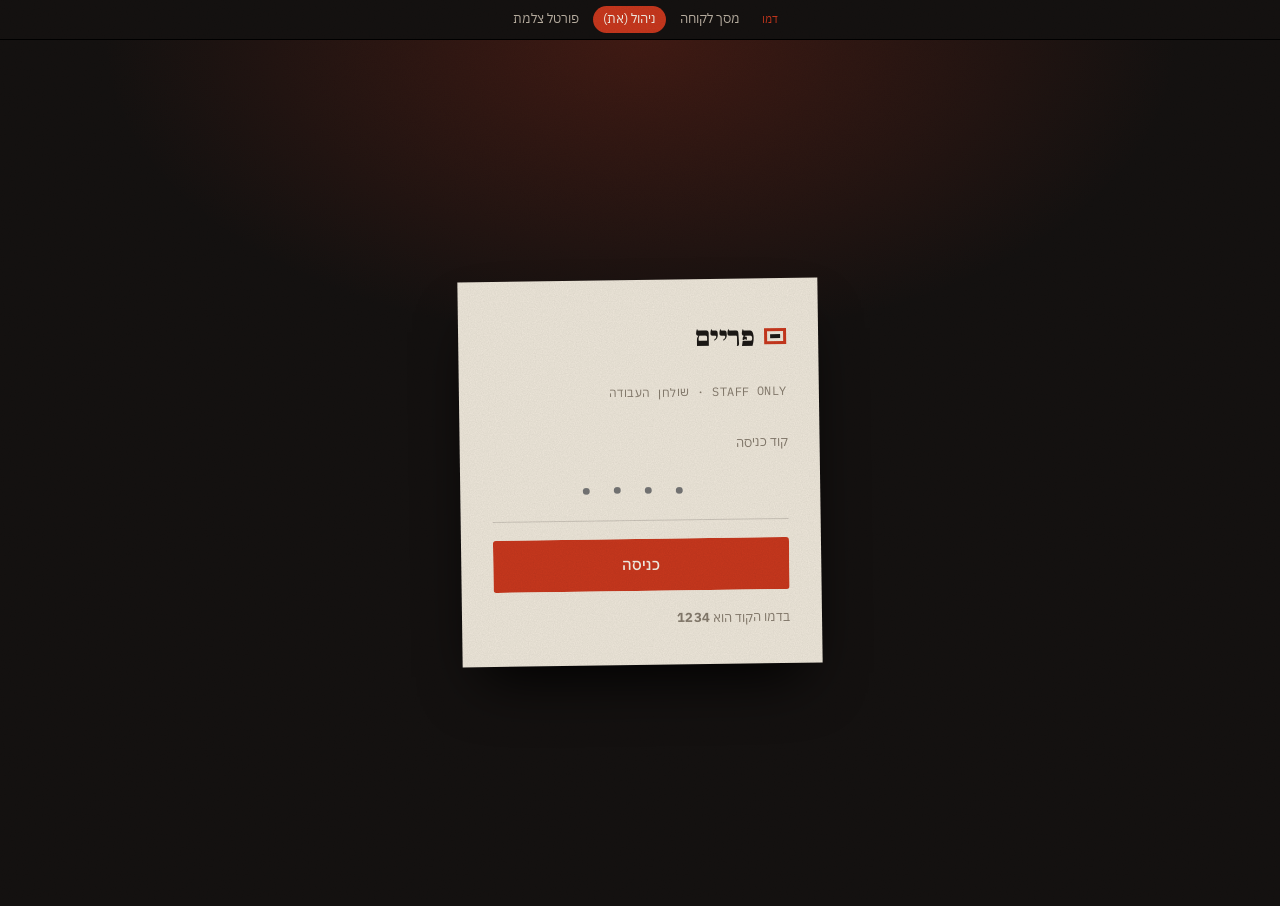
==== commit cfa4ad22: "Remove demo reset buttons Co-Authored-By: Claude Opus 5.5 <noreply@anthropic.com> Claude-Session: ht" ====
--- a/admin.html
+++ b/admin.html
@@ -22,8 +22,8 @@
 <link rel="preconnect" href="https://fonts.googleapis.com">
 <link rel="preconnect" href="https://fonts.gstatic.com" crossorigin>
 <link href="https://fonts.googleapis.com/css2?family=Frank+Ruhl+Libre:wght@400;500;700;900&family=IBM+Plex+Sans+Hebrew:wght@300;400;500;600&family=IBM+Plex+Mono:wght@400;500&display=swap" rel="stylesheet">
-<link rel="stylesheet" href="assets/style.css?v=202610051531">
-<link rel="stylesheet" href="assets/admin.css?v=202610051531">
+<link rel="stylesheet" href="assets/style.css?v=202610051539">
+<link rel="stylesheet" href="assets/admin.css?v=202610051539">
 <link rel="icon" href="data:image/svg+xml,%3Csvg xmlns='http://www.w3.org/2000/svg' viewBox='0 0 32 32'%3E%3Crect width='32' height='32' fill='%2315120F'/%3E%3Crect x='7' y='9' width='18' height='14' fill='none' stroke='%23C8371D' stroke-width='2.5'/%3E%3C/svg%3E">
 </head>
 <body class="page-admin">
@@ -56,8 +56,8 @@
   <main class="main" id="main"></main>
 </div>
 
-<script src="assets/store.js?v=202610051531"></script>
-<script src="assets/ui.js?v=202610051531"></script>
-<script src="assets/admin.js?v=202610051531"></script>
+<script src="assets/store.js?v=202610051539"></script>
+<script src="assets/ui.js?v=202610051539"></script>
+<script src="assets/admin.js?v=202610051539"></script>
 </body>
 </html>
--- a/assets/style.css
+++ b/assets/style.css
@@ -106,7 +106,6 @@
 .demobar a:hover { color: var(--cream); }
 .demobar a.on { background: var(--red); color: var(--cream); }
 .demobar-tag { font-family: var(--mono); font-size: 11px; color: var(--red); margin-left: 8px; }
-.demobar-reset { background: none; border: 1px solid #3a332d; color: #8d8377; border-radius: 99px; padding: 2px 10px; font-size: 12px; margin-right: 8px; }
 
 /* ---------- כותרת ---------- */
 .topbar {
--- a/assets/admin.css
+++ b/assets/admin.css
@@ -7,10 +7,10 @@
 .pad { padding: 18px 20px; }
 
 /* כניסה */
-.gate { min-height: calc(100vh - 34px); display: grid; place-items: center; padding: 20px; background: var(--dark); background-image: radial-gradient(ellipse 60% 50% at 50% 0%, rgba(200,55,29,.25), transparent 70%); }
-.gate-box { background: var(--paper); padding: 36px 32px; width: min(360px, 100%); display: flex; flex-direction: column; gap: 18px; transform: rotate(-.8deg); box-shadow: 0 30px 60px -20px #000; }
+.gate { min-height: calc(100vh - 34px); min-height: calc(100dvh - 34px); display: flex; align-items: center; justify-content: center; padding: 20px 16px; background: var(--dark); background-image: radial-gradient(ellipse 60% 50% at 50% 0%, rgba(200,55,29,.25), transparent 70%); }
+.gate-box { background: var(--paper); padding: 36px 32px; width: 100%; max-width: 360px; min-width: 0; display: flex; flex-direction: column; gap: 18px; transform: rotate(-.8deg); box-shadow: 0 30px 60px -20px #000; }
 .gate-box .logo { margin-bottom: 4px; }
-.gate-box input { font-family: var(--mono); font-size: 28px; letter-spacing: .5em; text-align: center; }
+.gate-box input { font-family: var(--mono); font-size: 28px; letter-spacing: .5em; text-align: center; width: 100%; min-width: 0; }
 .gate-hint { font-size: 13px; margin: 0; }
 .shake { animation: shake .35s; }
 @keyframes shake { 25% { transform: translateX(8px) rotate(-.8deg); } 75% { transform: translateX(-8px) rotate(-.8deg); } }
@@ -263,6 +263,8 @@
   .search { min-width: 0; width: 100%; }
 }
 @media (max-width: 560px) {
+  .gate-box { padding: 28px 22px; transform: none; }
+  .gate-box .kicker { letter-spacing: 0; }
   .kpis { grid-template-columns: 1fr 1fr; gap: 10px; }
   .kpi { padding: 14px; }
   .kpi-hero { grid-column: 1 / -1; }
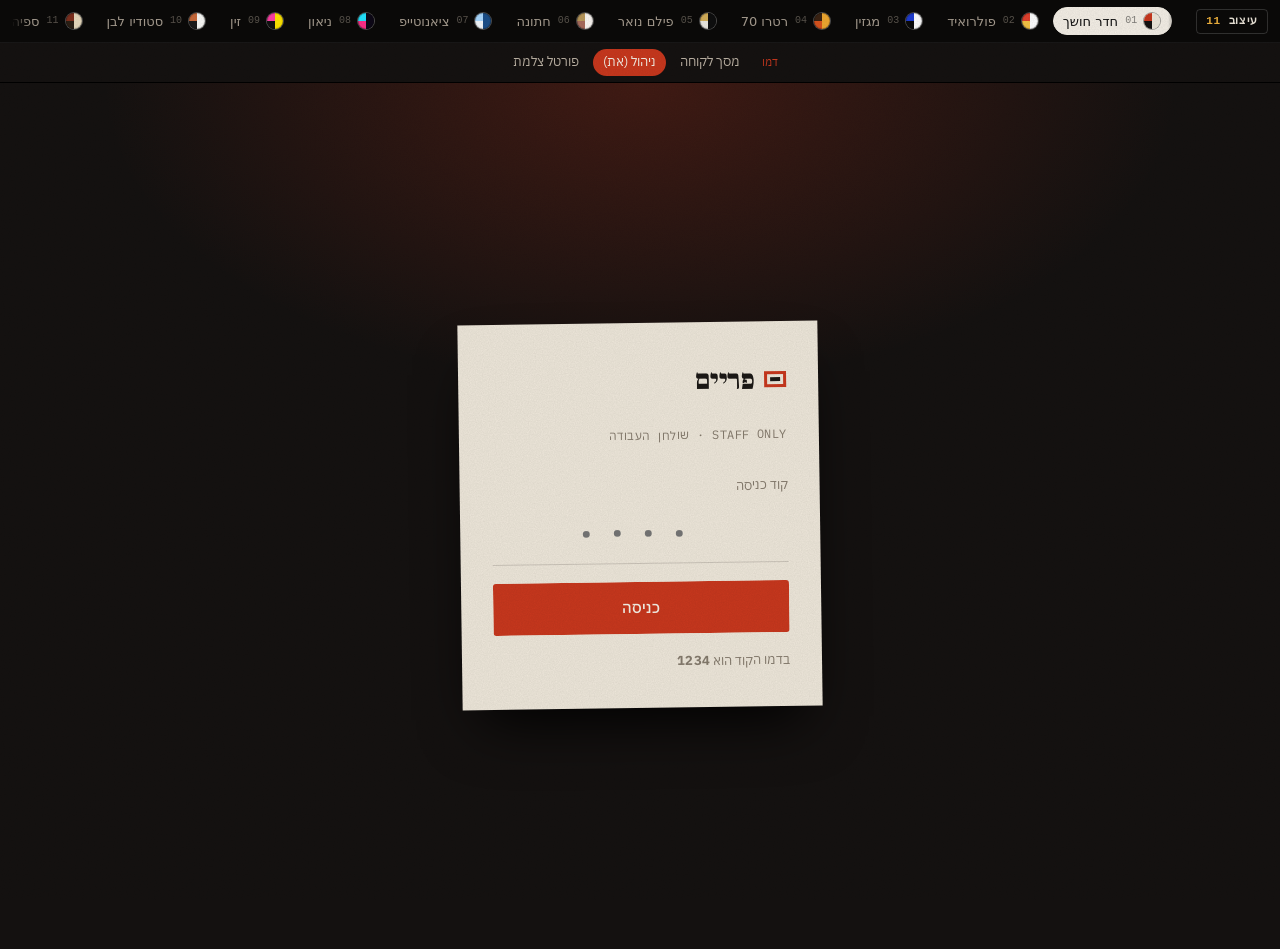
==== commit 4aee239d: "Add 10 site themes with a theme switcher above the demo bar New themes (Polaroid, Magazine, Retro 70" ====
--- a/admin.html
+++ b/admin.html
@@ -22,8 +22,10 @@
 <link rel="preconnect" href="https://fonts.googleapis.com">
 <link rel="preconnect" href="https://fonts.gstatic.com" crossorigin>
 <link href="https://fonts.googleapis.com/css2?family=Frank+Ruhl+Libre:wght@400;500;700;900&family=IBM+Plex+Sans+Hebrew:wght@300;400;500;600&family=IBM+Plex+Mono:wght@400;500&display=swap" rel="stylesheet">
-<link rel="stylesheet" href="assets/style.css?v=202610051539">
-<link rel="stylesheet" href="assets/admin.css?v=202610051539">
+<link rel="stylesheet" href="assets/style.css?v=202610071200">
+<link rel="stylesheet" href="assets/admin.css?v=202610071200">
+<link rel="stylesheet" href="assets/themes.css?v=202610071200">
+<script src="assets/themes.js?v=202610071200"></script>
 <link rel="icon" href="data:image/svg+xml,%3Csvg xmlns='http://www.w3.org/2000/svg' viewBox='0 0 32 32'%3E%3Crect width='32' height='32' fill='%2315120F'/%3E%3Crect x='7' y='9' width='18' height='14' fill='none' stroke='%23C8371D' stroke-width='2.5'/%3E%3C/svg%3E">
 </head>
 <body class="page-admin">
@@ -38,7 +40,7 @@
   </form>
 </div>
 
-<div class="desk" id="desk" hidden>
+<div class="desk" id="deskWrap" hidden>
   <aside class="side">
     <a href="index.html" class="logo"><span class="logo-mark"></span><span class="logo-word">פריים</span></a>
     <p class="side-who"><img id="meImg" alt=""><span><b id="meName"></b><br><small>מנהלת פריים</small></span></p>
@@ -56,8 +58,8 @@
   <main class="main" id="main"></main>
 </div>
 
-<script src="assets/store.js?v=202610051539"></script>
-<script src="assets/ui.js?v=202610051539"></script>
-<script src="assets/admin.js?v=202610051539"></script>
+<script src="assets/store.js?v=202610071200"></script>
+<script src="assets/ui.js?v=202610071200"></script>
+<script src="assets/admin.js?v=202610071200"></script>
 </body>
 </html>
--- a/assets/style.css
+++ b/assets/style.css
@@ -106,6 +106,51 @@
 .demobar a:hover { color: var(--cream); }
 .demobar a.on { background: var(--red); color: var(--cream); }
 .demobar-tag { font-family: var(--mono); font-size: 11px; color: var(--red); margin-left: 8px; }
+
+/* ---------- סרגל עיצובים — ניטרלי, נראה אותו דבר בכל העיצובים ---------- */
+.themebar {
+  position: relative; z-index: 61; display: flex; align-items: center; gap: 10px;
+  background: #0A0908; color: #A79D90; padding: 7px 12px;
+  font: 500 13px/1 system-ui, -apple-system, 'Segoe UI', Arial, sans-serif; letter-spacing: 0;
+  border-bottom: 1px solid rgba(255, 255, 255, .06);
+}
+.tb-tag {
+  flex-shrink: 0; font: 600 11px/1 ui-monospace, Menlo, monospace; letter-spacing: .08em; color: #EDE6DA;
+  padding: 6px 9px; border: 1px solid rgba(255, 255, 255, .16); border-radius: 4px;
+}
+.tb-tag b { color: #F2B33D; font-weight: 600; }
+.tb-list {
+  flex: 1; min-width: 0; display: flex; gap: 3px; overflow-x: auto; scrollbar-width: none; scroll-behavior: smooth;
+  -webkit-mask-image: linear-gradient(to left, transparent 0, #000 18px, #000 calc(100% - 18px), transparent 100%);
+  mask-image: linear-gradient(to left, transparent 0, #000 18px, #000 calc(100% - 18px), transparent 100%);
+  padding: 0 14px;
+}
+.tb-list::-webkit-scrollbar { display: none; }
+.tb-list > :first-child { margin-inline-start: auto; }
+.tb-list > :last-child { margin-inline-end: auto; }
+.tb {
+  flex-shrink: 0; display: inline-flex; align-items: center; gap: 7px; white-space: nowrap;
+  background: none; border: 1px solid transparent; color: inherit; font: inherit;
+  padding: 5px 11px 5px 9px; border-radius: 99px; transition: background .15s, color .15s, border-color .15s;
+}
+.tb:hover { color: #fff; background: rgba(255, 255, 255, .06); }
+.tb.on { background: #F4EFE6; color: #111; border-color: #F4EFE6; }
+.tb-sw {
+  width: 16px; height: 16px; border-radius: 50%; flex-shrink: 0;
+  background: conic-gradient(var(--a) 0 180deg, var(--b) 180deg 270deg, var(--c) 270deg);
+  box-shadow: 0 0 0 1px rgba(255, 255, 255, .28), inset 0 0 0 1px rgba(0, 0, 0, .12);
+}
+.tb.on .tb-sw { box-shadow: 0 0 0 1px rgba(0, 0, 0, .35); }
+.tb-n { font: 500 10px/1 ui-monospace, Menlo, monospace; opacity: .5; }
+.tb:focus-visible { outline: 2px solid #F2B33D; outline-offset: 1px; }
+/* מעבר רך בזמן החלפת עיצוב */
+html.theme-swap body { animation: themeSwap .45s ease-out; }
+@keyframes themeSwap { from { opacity: .35; } }
+@media (max-width: 560px) {
+  .themebar { padding: 6px 8px; gap: 6px; }
+  .tb-tag { padding: 5px 7px; }
+  .tb-n { display: none; }
+}
 
 /* ---------- כותרת ---------- */
 .topbar {
--- a/assets/themes.css
+++ b/assets/themes.css
@@ -0,0 +1,1207 @@
+/* ============================================================
+   פריים — עשרה עיצובים נוספים.
+   ברירת המחדל (חדר חושך) נמצאת ב־style.css. כל עיצוב כאן נדלק
+   לפי <html data-theme="…">, שנקבע ב־themes.js.
+   ============================================================ */
+
+/* ============================================================
+   משותף לעיצובים כהים (נואר, ציאנוטייפ, ניאון)
+   ============================================================ */
+:is([data-theme="noir"], [data-theme="cyanotype"], [data-theme="neon"]) body::after { filter: invert(1); mix-blend-mode: screen; opacity: .06; }
+:is([data-theme="noir"], [data-theme="cyanotype"], [data-theme="neon"]) :is(.f select option, .fld select option, .portal-top select option) { color: #111; background: #fff; }
+:is([data-theme="noir"], [data-theme="cyanotype"], [data-theme="neon"]) :is(.foot .logo-word, .side .logo-word) { color: var(--ink); }
+:is([data-theme="noir"], [data-theme="cyanotype"], [data-theme="neon"]) .side-who { color: var(--ink); border-color: var(--line); }
+:is([data-theme="noir"], [data-theme="cyanotype"], [data-theme="neon"]) .portal-top select { color: var(--ink); background: var(--cream); }
+:is([data-theme="noir"], [data-theme="cyanotype"], [data-theme="neon"]) .kpi-alert { background: color-mix(in srgb, var(--amber) 12%, transparent); }
+:is([data-theme="noir"], [data-theme="cyanotype"], [data-theme="neon"]) :is(.cd-b.st-new, .cd-b.st-declined) { background: color-mix(in srgb, var(--amber) 22%, transparent); }
+:is([data-theme="noir"], [data-theme="cyanotype"], [data-theme="neon"]) .kpi-hero { background: var(--dark); color: var(--ink); border-color: var(--line); }
+:is([data-theme="noir"], [data-theme="cyanotype"], [data-theme="neon"]) .kpi-hero b { color: var(--ink); }
+:is([data-theme="noir"], [data-theme="cyanotype"], [data-theme="neon"]) :is(.kpi-hero span, .kpi-hero small) { color: var(--muted); }
+:is([data-theme="noir"], [data-theme="cyanotype"]) .st-declined { color: var(--cream); }
+:is([data-theme="noir"], [data-theme="cyanotype"], [data-theme="neon"]) .tag-shoot { background: var(--ink); color: var(--paper); }
+:is([data-theme="noir"], [data-theme="cyanotype"], [data-theme="neon"]) .chk input:checked + span { color: var(--paper); }
+
+/* ============================================================
+   משותף לעיצובים שבהם אזור ההזמנה בהיר
+   ============================================================ */
+:is([data-theme="polaroid"], [data-theme="wedding"], [data-theme="studio"], [data-theme="zine"]) .darkroom .chip.on { color: var(--cream); }
+:is([data-theme="polaroid"], [data-theme="wedding"], [data-theme="studio"], [data-theme="zine"]) .darkroom .cal-cell:not(:disabled):hover { background: rgba(0, 0, 0, .035); }
+:is([data-theme="polaroid"], [data-theme="wedding"], [data-theme="studio"], [data-theme="zine"]) .peek-faces img { border-color: var(--surf); }
+:is([data-theme="polaroid"], [data-theme="wedding"], [data-theme="studio"], [data-theme="zine"]) .darkroom .ticket { box-shadow: 0 18px 40px -22px rgba(0, 0, 0, .35); }
+:is([data-theme="polaroid"], [data-theme="wedding"], [data-theme="studio"], [data-theme="zine"]) .print { box-shadow: 0 30px 50px -24px rgba(0, 0, 0, .45); }
+:is([data-theme="polaroid"], [data-theme="wedding"], [data-theme="studio"], [data-theme="zine"]) .busy li img { opacity: 1; }
+
+
+/* ============================================================
+   01 · פולרואיד — מסגרת לבנה, פס קשת, כתב יד
+   ============================================================ */
+:root[data-theme="polaroid"] {
+  --paper: #F3F0EA; --paper-2: #E9E5DD; --paper-3: #DAD4C8;
+  --ink: #232220; --ink-2: #55524C; --muted: #8C877E; --line: rgba(35, 34, 32, .13);
+  --red: #E2412E; --red-deep: #C0321F; --amber: #F2A12B;
+  --dark: #232220; --dark-2: #2E2C29; --dark-3: #3A3733; --cream: #FFFFFF; --ok: #3E9A57;
+  --serif: 'Playpen Sans Hebrew', 'Rubik', system-ui, sans-serif;
+  --sans: 'Rubik', system-ui, sans-serif;
+  --mono: 'Rubik', ui-monospace, sans-serif;
+  --r: 12px;
+  --rainbow: linear-gradient(to left, #E2412E 0 20%, #F28C28 20% 40%, #F6C445 40% 60%, #4CA35A 60% 80%, #2B7BBF 80%);
+}
+[data-theme="polaroid"] body::after { opacity: .035; }
+[data-theme="polaroid"] :is(h1, h2, h3, h4) { font-weight: 800; letter-spacing: -.01em; }
+[data-theme="polaroid"] .kicker { letter-spacing: .08em; font-weight: 500; }
+[data-theme="polaroid"] .btn { border-radius: 99px; }
+[data-theme="polaroid"] .btn-red { box-shadow: 0 6px 16px -8px rgba(226, 65, 46, .8); }
+[data-theme="polaroid"] .logo-mark { width: 26px; height: 26px; border: 0; background: #fff; border-radius: 4px; box-shadow: 0 1px 3px rgba(0, 0, 0, .35); }
+[data-theme="polaroid"] .logo-mark::after { inset: 3px 3px 9px; background: var(--ink); border-radius: 1px; }
+[data-theme="polaroid"] .logo-mark::before { content: ''; position: absolute; inset: auto 3px 4px; height: 2px; background: var(--rainbow); }
+[data-theme="polaroid"] .logo-word { font-family: var(--serif); font-weight: 800; }
+[data-theme="polaroid"] .topbar { border-bottom: 0; background: var(--rainbow) bottom / 100% 4px no-repeat; }
+/* hero: פולרואידים מפוזרים */
+[data-theme="polaroid"] .hero h1 { font-weight: 800; letter-spacing: -.02em; line-height: 1.05; }
+[data-theme="polaroid"] .hero h1 .hl { font-style: normal; font-weight: 800; color: var(--ink); background: var(--rainbow) left bottom .05em / 100% .14em no-repeat; padding-bottom: .04em; }
+[data-theme="polaroid"] .hero-facts dt { color: var(--ink); background: #F6C445; border-radius: 99px; padding: 2px 7px; }
+[data-theme="polaroid"] .hs-strip { background: none; transform: none; box-shadow: none; padding: 6px; gap: 22px 16px; }
+[data-theme="polaroid"] .hs-frame { background: #fff; padding: 8px 8px 34px; border-radius: 3px; box-shadow: 0 1px 1px rgba(0, 0, 0, .08), 0 14px 26px -12px rgba(35, 34, 32, .45); }
+[data-theme="polaroid"] .hs-frame:nth-child(3n+1) { transform: rotate(-3.5deg); }
+[data-theme="polaroid"] .hs-frame:nth-child(3n+2) { transform: rotate(2.5deg) translateY(8px); }
+[data-theme="polaroid"] .hs-frame:nth-child(3n) { transform: rotate(-1deg); }
+[data-theme="polaroid"] .hs-frame img { aspect-ratio: 1; filter: saturate(.9) contrast(.95) sepia(.08); animation: develop 2.6s ease-out both; animation-delay: var(--d); }
+[data-theme="polaroid"] .hs-frame figcaption { bottom: 8px; inset-inline-start: 10px; color: var(--ink-2); font-family: var(--serif); font-size: 12px; }
+[data-theme="polaroid"] .hs-frame figcaption span { display: none; }
+[data-theme="polaroid"] .hs-note { font-family: var(--serif); font-style: normal; }
+/* אזור ההזמנה: מסגרת לבנה עם פס קשת */
+[data-theme="polaroid"] .darkroom {
+  --fg: #232220; --fg-2: #55524C; --fg-mute: #8C877E; --ln: rgba(35, 34, 32, .14); --surf: #F6F4EF;
+  background: #fff; background-image: radial-gradient(ellipse 60% 40% at 90% 0%, rgba(246, 196, 69, .14), transparent 70%);
+}
+[data-theme="polaroid"] .darkroom::before { height: 8px; background: var(--rainbow); opacity: 1; }
+[data-theme="polaroid"] .darkroom .kicker.safelight::first-letter { color: #4CA35A; }
+[data-theme="polaroid"] .filmsteps { border-radius: 99px; background: var(--surf); }
+[data-theme="polaroid"] .filmsteps li.past .mono { color: #4CA35A; }
+[data-theme="polaroid"] :is(.type, .filters) { background: var(--surf); }
+[data-theme="polaroid"] .type:hover { background: #fff; box-shadow: 0 12px 24px -16px rgba(0, 0, 0, .4); }
+[data-theme="polaroid"] .type-n { color: var(--red); }
+[data-theme="polaroid"] .type.is-sel { border-color: var(--red); box-shadow: inset 0 0 0 1px var(--red); }
+[data-theme="polaroid"] .frame-card { background: #fff; padding: 10px 10px 0; border-radius: 3px; box-shadow: 0 1px 2px rgba(0, 0, 0, .08), 0 16px 28px -16px rgba(0, 0, 0, .4); }
+[data-theme="polaroid"] .frame-card:hover { transform: translateY(-3px) rotate(-1deg); }
+[data-theme="polaroid"] .fc-img img { filter: saturate(.85) contrast(.96); }
+[data-theme="polaroid"] .fc-edge { color: var(--muted); font-family: var(--serif); }
+[data-theme="polaroid"] .fc-body { background: #fff; }
+[data-theme="polaroid"] .fc-body h4 { font-family: var(--serif); }
+[data-theme="polaroid"] .studio-card { background: transparent; border-radius: var(--r); }
+[data-theme="polaroid"] .studio-inner .mono { color: var(--red); }
+[data-theme="polaroid"] .darkroom .cal-cell { border-radius: 8px; }
+[data-theme="polaroid"] .peek-date { color: var(--red); }
+[data-theme="polaroid"] .ticket { background: var(--surf); }
+[data-theme="polaroid"] .print { padding: 14px 14px 26px; }
+/* הצלמות: פולרואידים עם ווֹשי טייפ צבעוני */
+[data-theme="polaroid"] .print-card { padding: 12px 12px 18px; border-radius: 3px; }
+[data-theme="polaroid"] .print-card::before { width: 64px; height: 20px; opacity: .85; background: #F6C445; }
+[data-theme="polaroid"] .print-card:nth-child(5n+2)::before { background: #E2412E; }
+[data-theme="polaroid"] .print-card:nth-child(5n+3)::before { background: #4CA35A; }
+[data-theme="polaroid"] .print-card:nth-child(5n+4)::before { background: #2B7BBF; }
+[data-theme="polaroid"] .print-card:nth-child(5n)::before { background: #F28C28; }
+[data-theme="polaroid"] .pc-img img { aspect-ratio: 1; filter: saturate(.85) sepia(.08); }
+[data-theme="polaroid"] .pc-cap { text-align: center; }
+[data-theme="polaroid"] .pc-cap h3 { font-family: var(--serif); }
+[data-theme="polaroid"] .pc-n { color: var(--muted); }
+[data-theme="polaroid"] .how-grid { border-top: 0; gap: 18px; }
+[data-theme="polaroid"] .how-grid article { background: #fff; border: 0; border-radius: 3px; padding: 22px 22px 14px !important; box-shadow: 0 14px 26px -16px rgba(0, 0, 0, .35); }
+[data-theme="polaroid"] .how-grid article:nth-child(2) { transform: rotate(1deg); }
+[data-theme="polaroid"] .how-grid article:nth-child(odd) { transform: rotate(-.8deg); }
+[data-theme="polaroid"] .how-n { width: 54px; height: 54px; border-radius: 50%; display: grid; place-items: center; font-size: 20px; color: #fff; background: #E2412E; }
+[data-theme="polaroid"] .how-grid article:nth-child(2) .how-n { background: #F6C445; color: var(--ink); }
+[data-theme="polaroid"] .how-grid article:nth-child(3) .how-n { background: #2B7BBF; }
+[data-theme="polaroid"] .foot { background-image: var(--rainbow); background-size: 100% 6px; background-repeat: no-repeat; }
+[data-theme="polaroid"] .modal { border-radius: 14px; }
+/* ניהול ופורטל */
+[data-theme="polaroid"] :is(.panel, .kpi, .ro, .kcol, .kcard, .search, .gate-box) { border-radius: var(--r); }
+[data-theme="polaroid"] .panel { box-shadow: 0 10px 24px -18px rgba(0, 0, 0, .35); }
+[data-theme="polaroid"] .side { background: var(--rainbow) top / 100% 5px no-repeat, var(--dark); }
+[data-theme="polaroid"] .side-nav button { border-radius: 99px; }
+[data-theme="polaroid"] .gate { background: var(--paper); background-image: radial-gradient(ellipse 60% 50% at 50% 0%, rgba(246, 196, 69, .3), transparent 70%); }
+[data-theme="polaroid"] .gate-box { padding-bottom: 46px; transform: rotate(-2deg); box-shadow: 0 30px 60px -24px rgba(0, 0, 0, .45); background: #fff; }
+[data-theme="polaroid"] .kpi-hero::after { background: var(--rainbow); opacity: .6; }
+[data-theme="polaroid"] .pt-hello img { border: 6px solid #fff; border-bottom-width: 16px; border-radius: 3px; box-shadow: 0 8px 18px -8px rgba(0, 0, 0, .4); transform: rotate(-3deg); }
+
+
+/* ============================================================
+   02 · מגזין — שער אופנה. שחור־לבן, כותרות ענק, כחול אחד
+   ============================================================ */
+:root[data-theme="magazine"] {
+  --paper: #FFFFFF; --paper-2: #F3F3F1; --paper-3: #E4E4E1;
+  --ink: #0A0A0A; --ink-2: #3A3A3A; --muted: #8A8A8A; --line: rgba(10, 10, 10, .14);
+  --red: #1D3BD1; --red-deep: #132A9E; --amber: #1D3BD1;
+  --dark: #0A0A0A; --dark-2: #151515; --dark-3: #202020; --cream: #FFFFFF; --ok: #1F8A4C;
+  --serif: 'Noto Serif Hebrew', 'Frank Ruhl Libre', serif;
+  --sans: 'Heebo', system-ui, sans-serif;
+  --mono: 'Heebo', system-ui, sans-serif;
+  --r: 0;
+}
+[data-theme="magazine"] body::after { display: none; }
+[data-theme="magazine"] :is(h1, h2, h3, h4) { font-weight: 800; letter-spacing: -.03em; }
+[data-theme="magazine"] .kicker { letter-spacing: .32em; font-size: 11px; font-weight: 500; color: var(--ink); }
+[data-theme="magazine"] .btn { text-transform: uppercase; letter-spacing: .08em; font-size: 14px; }
+[data-theme="magazine"] .btn-line { border-width: 1px; }
+[data-theme="magazine"] .topbar { border-bottom: 0; box-shadow: inset 0 -1px 0 var(--ink), inset 0 -5px 0 var(--paper), inset 0 -6px 0 var(--ink); padding-block: 22px 26px; }
+[data-theme="magazine"] .logo-mark { border: 0; width: 12px; height: 12px; background: var(--red); }
+[data-theme="magazine"] .logo-mark::after { display: none; }
+[data-theme="magazine"] .logo-word { font-size: 34px; font-weight: 900; letter-spacing: -.04em; }
+[data-theme="magazine"] .logo-sub { text-transform: uppercase; letter-spacing: .3em; font-size: 10px; color: var(--ink); }
+[data-theme="magazine"] .topnav a { text-transform: uppercase; letter-spacing: .14em; font-size: 13px; color: var(--ink); }
+[data-theme="magazine"] .topnav a:hover { color: var(--red); }
+/* hero: שער */
+[data-theme="magazine"] .hero { grid-template-columns: 1fr 1fr; align-items: stretch; }
+[data-theme="magazine"] .hero-text { display: flex; flex-direction: column; justify-content: center; }
+[data-theme="magazine"] .hero h1 { font-size: clamp(54px, 8.6vw, 136px); font-weight: 900; line-height: .9; letter-spacing: -.05em; }
+[data-theme="magazine"] .hero h1 .hl { font-style: normal; font-weight: 300; color: var(--red); letter-spacing: -.03em; }
+[data-theme="magazine"] .lead { font-family: var(--serif); font-size: clamp(18px, 1.6vw, 22px); color: var(--ink); font-weight: 300; border-inline-start: 3px solid var(--red); padding-inline-start: 18px; }
+[data-theme="magazine"] .hero-facts { border-top: 1px solid var(--ink); }
+[data-theme="magazine"] .hero-facts dt { color: var(--ink); font-weight: 700; }
+[data-theme="magazine"] .hs-strip { background: none; transform: none; box-shadow: none; padding: 0; gap: 6px; grid-template-columns: repeat(3, 1fr); grid-auto-rows: 1fr; }
+[data-theme="magazine"] .hs-frame:first-child { grid-column: span 2; grid-row: span 2; }
+[data-theme="magazine"] .hs-frame img { height: 100%; aspect-ratio: auto; min-height: 120px; filter: grayscale(1) contrast(1.15); }
+[data-theme="magazine"] .hs-frame:first-child img { filter: none; }
+[data-theme="magazine"] .hs-frame figcaption { bottom: 0; inset-inline-start: 0; background: var(--ink); color: #fff; padding: 3px 7px; font-size: 10px; letter-spacing: .14em; }
+[data-theme="magazine"] .hs-frame figcaption span { display: none; }
+[data-theme="magazine"] :is(.hs-frame.mk-x, .hs-frame.mk-check)::after { color: #fff; background: var(--red); font-family: var(--sans); font-size: 18px; width: 30px; height: 30px; display: grid; place-items: center; transform: none; text-shadow: none; }
+[data-theme="magazine"] .hs-note { text-align: start; font-size: 12px; text-transform: uppercase; letter-spacing: .18em; font-family: var(--sans); font-style: normal; color: var(--ink); }
+/* אזור ההזמנה: עמוד כפול בשחור */
+[data-theme="magazine"] .darkroom {
+  --fg: #FFFFFF; --fg-2: #C9C9C9; --fg-mute: #8C8C8C; --ln: rgba(255, 255, 255, .18); --surf: #121212;
+  --red: #5A74FF; --amber: #8EA0FF;
+  background: #0A0A0A; background-image: none;
+}
+[data-theme="magazine"] .darkroom::before { display: none; }
+[data-theme="magazine"] .dr-head h2 { font-size: clamp(48px, 7.4vw, 110px); letter-spacing: -.05em; line-height: .9; }
+[data-theme="magazine"] .darkroom .kicker { color: var(--fg); }
+[data-theme="magazine"] .filmsteps { border: 0; gap: 14px; overflow: visible; }
+[data-theme="magazine"] .filmsteps li { border: 0; border-top: 2px solid var(--ln); padding: 10px 0 0; min-width: 96px; text-transform: uppercase; letter-spacing: .08em; font-size: 13px; }
+[data-theme="magazine"] .filmsteps li.on { background: none; color: #fff; border-top-color: var(--red); }
+[data-theme="magazine"] .filmsteps li.on .mono { color: var(--red); }
+[data-theme="magazine"] .type { background: transparent; border: 0; border-top: 1px solid var(--ln); border-radius: 0; padding-inline: 0; }
+[data-theme="magazine"] .type:hover { background: transparent; border-top-color: #fff; }
+[data-theme="magazine"] .type.is-sel { border-top: 3px solid var(--red); }
+[data-theme="magazine"] .type-name { font-size: 28px; font-weight: 800; letter-spacing: -.03em; }
+[data-theme="magazine"] .wz-q { font-weight: 300; letter-spacing: -.02em; }
+[data-theme="magazine"] .filters { background: transparent; border: 0; border-block: 1px solid var(--ln); border-radius: 0; padding-inline: 0; }
+[data-theme="magazine"] .frame-card { background: transparent; padding: 0; }
+[data-theme="magazine"] .fc-img img { filter: grayscale(1) contrast(1.1); }
+[data-theme="magazine"] .fc-edge { color: var(--fg-mute); padding-inline: 0; letter-spacing: .14em; }
+[data-theme="magazine"] .fc-body { background: transparent; margin: 0; padding: 4px 0 0; }
+[data-theme="magazine"] .fc-body h4 { font-size: 24px; }
+[data-theme="magazine"] .fc-badge { background: #fff; color: #0A0A0A; letter-spacing: .14em; text-transform: uppercase; }
+[data-theme="magazine"] .studio-card { border-color: var(--ln); }
+[data-theme="magazine"] .studio-inner h4 { font-size: 36px; }
+[data-theme="magazine"] .ticket { transform: none; }
+[data-theme="magazine"] .print { transform: none; }
+/* הצלמות: עמוד פורטרטים */
+[data-theme="magazine"] .sec-head h2 { font-size: clamp(44px, 7vw, 100px); letter-spacing: -.05em; line-height: .92; }
+[data-theme="magazine"] .sheet { gap: 54px 26px; }
+[data-theme="magazine"] .print-card, [data-theme="magazine"] .print-card:nth-child(n) { background: transparent; padding: 0; box-shadow: none; transform: none; }
+[data-theme="magazine"] .print-card::before { display: none; }
+[data-theme="magazine"] .print-card:hover { transform: none; box-shadow: none; }
+[data-theme="magazine"] .pc-img { overflow: hidden; }
+[data-theme="magazine"] .pc-img img { filter: grayscale(1) contrast(1.12); transition: filter .5s, transform .8s; }
+[data-theme="magazine"] .print-card:hover .pc-img img { filter: none; transform: scale(1.04); }
+[data-theme="magazine"] .pc-cap { padding: 14px 0 0; border-top: 0; }
+[data-theme="magazine"] .pc-n { color: var(--red); letter-spacing: .2em; font-weight: 700; }
+[data-theme="magazine"] .pc-n::before { content: 'NO. '; }
+[data-theme="magazine"] .pc-cap h3 { font-size: 30px; }
+[data-theme="magazine"] .pc-cap h3 em { color: var(--red); }
+[data-theme="magazine"] .how { border-top: 0; }
+[data-theme="magazine"] .how-grid { border-top: 6px solid var(--ink); }
+[data-theme="magazine"] .how-n { font-family: var(--serif); font-size: 110px; font-weight: 300; line-height: .9; color: var(--ink); letter-spacing: -.06em; }
+[data-theme="magazine"] .how-grid h3 { font-size: 28px; }
+[data-theme="magazine"] .foot { background: var(--paper); color: var(--ink); border-top: 6px solid var(--ink); }
+[data-theme="magazine"] .foot .logo-word { color: var(--ink); }
+[data-theme="magazine"] .modal { box-shadow: 0 40px 80px -30px rgba(0, 0, 0, .6); }
+[data-theme="magazine"] .pf-body h2 { font-size: 54px; letter-spacing: -.04em; }
+[data-theme="magazine"] .pf-tag { font-style: normal; font-weight: 300; }
+/* ניהול ופורטל */
+[data-theme="magazine"] .side { background: #0A0A0A; }
+[data-theme="magazine"] .side-nav button.on { background: #fff; color: #0A0A0A; }
+[data-theme="magazine"] .side-nav button.on .mono { color: var(--red); }
+[data-theme="magazine"] :is(.panel, .kpi, .ro, .kcol) { border-color: var(--ink); box-shadow: none; }
+[data-theme="magazine"] .p-h { color: var(--ink); letter-spacing: .24em; font-size: 11px; border-bottom-color: var(--ink); }
+[data-theme="magazine"] .kpi-hero { background: var(--red); border-color: var(--red); }
+[data-theme="magazine"] .kpi-hero::after { display: none; }
+[data-theme="magazine"] :is(.kpi-hero span, .kpi-hero small) { color: rgba(255, 255, 255, .72); }
+[data-theme="magazine"] .m-head h1 { font-size: clamp(40px, 5vw, 72px); letter-spacing: -.05em; }
+[data-theme="magazine"] .gate { background: #0A0A0A; }
+[data-theme="magazine"] .gate-box { transform: none; }
+[data-theme="magazine"] :is(.ro > img, .side-who img) { filter: grayscale(1) contrast(1.1); }
+
+
+/* ============================================================
+   03 · רטרו 70 — פסים חמים, פינות עגולות, צללים מוערמים
+   ============================================================ */
+:root[data-theme="retro"] {
+  --paper: #F4E4C1; --paper-2: #EBD6AC; --paper-3: #E0C795;
+  --ink: #3A2212; --ink-2: #6B4426; --muted: #9A7552; --line: rgba(58, 34, 18, .18);
+  --red: #D9531E; --red-deep: #B23F12; --amber: #F0A830;
+  --dark: #3A2212; --dark-2: #4A2D19; --dark-3: #5A3820; --cream: #FFF6E3; --ok: #6E8B2F;
+  --serif: 'Secular One', 'Rubik', sans-serif;
+  --sans: 'Rubik', system-ui, sans-serif;
+  --mono: 'Rubik', ui-monospace, sans-serif;
+  --r: 18px;
+  --stripes: linear-gradient(to bottom, #F0A830 0 25%, #E57B26 25% 50%, #D9531E 50% 75%, #8E2E1A 75%);
+  --stripes-h: linear-gradient(to left, #F0A830 0 25%, #E57B26 25% 50%, #D9531E 50% 75%, #8E2E1A 75%);
+}
+[data-theme="retro"] body::after { opacity: .1; }
+[data-theme="retro"] :is(h1, h2, h3, h4) { font-weight: 400; letter-spacing: 0; }
+[data-theme="retro"] .btn { border-radius: 99px; font-weight: 700; }
+[data-theme="retro"] .btn-red { box-shadow: 3px 3px 0 var(--ink); }
+[data-theme="retro"] .btn-red:active { box-shadow: 1px 1px 0 var(--ink); transform: translate(2px, 2px); }
+[data-theme="retro"] .btn-line { border-width: 2px; }
+[data-theme="retro"] .logo-mark { border: 0; width: 30px; height: 20px; border-radius: 10px; background: var(--stripes); }
+[data-theme="retro"] .logo-mark::after { display: none; }
+[data-theme="retro"] .logo-word { font-weight: 400; }
+[data-theme="retro"] .topbar { border-bottom: 0; }
+/* hero: שמש של שנות השבעים */
+[data-theme="retro"] .hero { position: relative; overflow: hidden; background: radial-gradient(circle at 80% 112%, #F0A830 0 16%, transparent 16.2%), radial-gradient(circle at 80% 112%, rgba(229, 123, 38, .22) 0 24%, transparent 24.2%), radial-gradient(circle at 80% 112%, rgba(217, 83, 30, .14) 0 32%, transparent 32.2%); }
+[data-theme="retro"] .hero h1 { font-weight: 400; line-height: 1; }
+[data-theme="retro"] .hero h1 .hl { font-style: normal; font-weight: 400; color: var(--red); text-shadow: 3px 3px 0 var(--amber), 6px 6px 0 rgba(58, 34, 18, .2); }
+[data-theme="retro"] .hero-facts dt { background: var(--red); color: var(--cream); border-radius: 99px; padding: 2px 8px; }
+[data-theme="retro"] .hs-strip { border-radius: 26px; transform: rotate(-3deg); box-shadow: 10px 10px 0 var(--amber), 20px 20px 0 var(--red), 30px 30px 0 #8E2E1A; background-color: var(--dark); background-image: linear-gradient(to left, var(--paper) 0 9px, transparent 9px), linear-gradient(to left, var(--paper) 0 9px, transparent 9px); margin: 0 30px 30px 0; }
+[data-theme="retro"] .hs-frame img { border-radius: 12px; filter: sepia(.35) saturate(1.4) contrast(1.05) hue-rotate(-8deg); }
+[data-theme="retro"] .hs-frame figcaption { color: var(--amber); }
+[data-theme="retro"] .hs-note { margin-top: 44px; font-family: var(--sans); font-style: normal; color: var(--ink-2); }
+/* אזור ההזמנה: עור חום ופסים */
+[data-theme="retro"] .darkroom {
+  --fg: #FFF1D6; --fg-2: #E8CFA6; --fg-mute: #B8936A; --ln: rgba(255, 241, 214, .16); --surf: #4A2D19;
+  background: var(--dark);
+  background-image: repeating-conic-gradient(from 0deg at 100% 0%, rgba(240, 168, 48, .06) 0 5deg, transparent 5deg 10deg);
+  padding-top: calc(clamp(56px, 8vw, 110px) + 24px);
+}
+[data-theme="retro"] .darkroom::before { height: 32px; opacity: 1; background: var(--stripes); }
+[data-theme="retro"] .darkroom .kicker.safelight { color: var(--amber) !important; }
+[data-theme="retro"] .filmsteps { border-radius: 99px; border-width: 2px; }
+[data-theme="retro"] .filmsteps li.on { background: var(--amber); color: var(--dark); }
+[data-theme="retro"] .filmsteps li.on .mono { color: rgba(58, 34, 18, .7); }
+[data-theme="retro"] .type { border-radius: 20px; border-width: 2px; }
+[data-theme="retro"] .type:hover { background: var(--dark-3); box-shadow: 5px 5px 0 var(--amber); transform: translate(-2px, -2px); }
+[data-theme="retro"] .type.is-sel { border-color: var(--amber); background: #5A3820; box-shadow: 5px 5px 0 var(--red); }
+[data-theme="retro"] .type-name { font-weight: 400; }
+[data-theme="retro"] .filters { border-radius: 20px; }
+[data-theme="retro"] .frame-card { background: #2A180C; border-radius: 22px; padding: 10px 10px 0; overflow: hidden; }
+[data-theme="retro"] .frame-card:hover { box-shadow: 6px 6px 0 var(--amber); transform: translate(-3px, -3px); }
+[data-theme="retro"] .fc-img { border-radius: 14px; }
+[data-theme="retro"] .fc-img img { filter: sepia(.35) saturate(1.3) contrast(1.02); }
+[data-theme="retro"] .fc-badge { border-radius: 99px; }
+[data-theme="retro"] .fc-body h4 { font-weight: 400; }
+[data-theme="retro"] .studio-card { border-radius: 22px; border-width: 2px; }
+[data-theme="retro"] .darkroom .cal-cell { border-radius: 10px; }
+[data-theme="retro"] .darkroom .cal-cell.is-selected { background: var(--amber) !important; border-color: var(--amber) !important; color: var(--dark); }
+[data-theme="retro"] .darkroom .cal-cell.is-selected .cal-tag { color: var(--dark); }
+[data-theme="retro"] .cal-cell .grease path { stroke: var(--red); }
+[data-theme="retro"] .ticket { border-radius: 18px; transform: rotate(-1deg); }
+[data-theme="retro"] .print { border-radius: 14px; }
+[data-theme="retro"] .print-img img { border-radius: 8px; }
+/* הצלמות */
+[data-theme="retro"] .print-card { background: var(--cream); border-radius: 22px; padding: 12px 12px 18px; box-shadow: 6px 6px 0 var(--ink); }
+[data-theme="retro"] .print-card:hover { box-shadow: 10px 10px 0 var(--red); }
+[data-theme="retro"] .print-card::before { width: 60px; height: 16px; border-radius: 8px; background: var(--stripes); opacity: 1; }
+[data-theme="retro"] .pc-img img { border-radius: 14px; filter: sepia(.35) saturate(1.35) contrast(1.02); }
+[data-theme="retro"] .pc-cap h3 { font-weight: 400; }
+[data-theme="retro"] .pc-n { color: var(--red); }
+[data-theme="retro"] .how-grid { border-top: 0; gap: 20px; }
+[data-theme="retro"] .how-grid article { background: var(--cream); border: 2px solid var(--ink); border-radius: 24px; padding: 24px !important; }
+[data-theme="retro"] .how-n { width: 72px; height: 72px; border-radius: 50%; display: grid; place-items: center; font-size: 28px; background: var(--amber); color: var(--ink); font-family: var(--serif); }
+[data-theme="retro"] .how-grid article:nth-child(2) .how-n { background: #E57B26; }
+[data-theme="retro"] .how-grid article:nth-child(3) .how-n { background: var(--red); color: var(--cream); }
+[data-theme="retro"] .foot { background-image: var(--stripes); background-size: 100% 24px; background-repeat: no-repeat; padding-top: 64px; }
+[data-theme="retro"] .modal { border-radius: 22px; }
+[data-theme="retro"] .chip { border-width: 2px; }
+/* ניהול ופורטל */
+[data-theme="retro"] :is(.panel, .kpi, .ro, .kcol, .kcard, .search, .gate-box, .pp) { border-radius: 18px; }
+[data-theme="retro"] .panel { border-width: 2px; border-color: var(--ink); box-shadow: 5px 5px 0 var(--ink); overflow: hidden; }
+[data-theme="retro"] .kpi { border-width: 2px; border-color: var(--ink); }
+[data-theme="retro"] .kpi-hero { background: var(--dark); }
+[data-theme="retro"] .kpi-hero::after { background: var(--amber); }
+[data-theme="retro"] .side { background-color: var(--dark); background-image: var(--stripes-h); background-size: 100% 14px; background-repeat: no-repeat; }
+[data-theme="retro"] .side-nav button { border-radius: 99px; }
+[data-theme="retro"] .side-nav button.on { background: var(--amber); color: var(--dark); }
+[data-theme="retro"] .side-nav button.on .mono { color: rgba(58, 34, 18, .6); }
+[data-theme="retro"] .gate { background-color: var(--dark); background-image: repeating-conic-gradient(from 0deg at 50% 100%, rgba(240, 168, 48, .1) 0 6deg, transparent 6deg 12deg); }
+[data-theme="retro"] .gate-box { box-shadow: 10px 10px 0 var(--amber), 20px 20px 0 var(--red); }
+[data-theme="retro"] .r:hover { background: var(--paper-2); }
+[data-theme="retro"] .pt-hello img { box-shadow: 0 0 0 5px var(--amber), 0 0 0 10px var(--red); }
+
+
+/* ============================================================
+   04 · פילם נואר — שחור־לבן, תריסים, אור טונגסטן
+   ============================================================ */
+:root[data-theme="noir"] {
+  --paper: #0E0E0E; --paper-2: #171717; --paper-3: #222222;
+  --ink: #ECE9E2; --ink-2: #B5B1A8; --muted: #7D7A72; --line: rgba(236, 233, 226, .14);
+  --red: #D4AF5A; --red-deep: #B8923C; --amber: #D4AF5A;
+  --dark: #050505; --dark-2: #121212; --dark-3: #1C1C1C; --cream: #141414; --ok: #8BA888;
+  --serif: 'Suez One', 'Frank Ruhl Libre', serif;
+  --sans: 'Heebo', system-ui, sans-serif;
+  --mono: 'IBM Plex Mono', 'Heebo', ui-monospace, monospace;
+  --r: 0;
+}
+[data-theme="noir"] body::after { opacity: .09; }
+[data-theme="noir"] :is(h1, h2, h3, h4) { font-weight: 400; letter-spacing: 0; }
+[data-theme="noir"] .btn-red { color: #0E0E0E; box-shadow: 0 0 30px -6px rgba(212, 175, 90, .55); }
+[data-theme="noir"] .btn-red:hover:not(:disabled) { background: #E6C677; }
+[data-theme="noir"] .btn-ink { color: #0E0E0E; }
+[data-theme="noir"] .btn-ink:hover { background: #fff; }
+[data-theme="noir"] .btn-line:hover { color: #0E0E0E; }
+[data-theme="noir"] .logo-mark { border-color: var(--ink); }
+[data-theme="noir"] .logo-mark::after { background: var(--red); inset: 4px; }
+[data-theme="noir"] .topbar { border-bottom-color: var(--line); }
+[data-theme="noir"] .topnav a { color: var(--ink-2); letter-spacing: .06em; }
+/* hero: זרקור ותריסים */
+[data-theme="noir"] .hero { position: relative; overflow: hidden; isolation: isolate; background: radial-gradient(ellipse 55% 75% at 28% 45%, rgba(255, 236, 190, .1), transparent 62%); }
+[data-theme="noir"] .hero::before { content: ''; position: absolute; inset: -20%; z-index: -1; pointer-events: none; background: repeating-linear-gradient(-16deg, rgba(255, 245, 220, .045) 0 26px, transparent 26px 58px); -webkit-mask-image: radial-gradient(ellipse 50% 60% at 35% 45%, #000, transparent 75%); mask-image: radial-gradient(ellipse 50% 60% at 35% 45%, #000, transparent 75%); }
+[data-theme="noir"] .hero h1 { font-weight: 400; line-height: 1.02; text-shadow: 0 2px 30px rgba(0, 0, 0, .8); }
+[data-theme="noir"] .hero h1 .hl { font-style: normal; font-weight: 400; color: var(--red); text-shadow: 0 0 36px rgba(212, 175, 90, .35); }
+[data-theme="noir"] .lead { color: var(--ink-2); }
+[data-theme="noir"] .hs-strip { background-color: #000; transform: rotate(-1deg); box-shadow: 0 50px 90px -30px #000, 0 0 0 1px rgba(255, 255, 255, .06); background-image: linear-gradient(to left, #262626 0 9px, transparent 9px), linear-gradient(to left, #262626 0 9px, transparent 9px); }
+[data-theme="noir"] .hs-frame img { filter: grayscale(1) contrast(1.35) brightness(.88); }
+[data-theme="noir"] .hs-frame.mk-circle img { filter: grayscale(1) contrast(1.2) brightness(1.08); }
+[data-theme="noir"] .hs-frame::before { content: ''; position: absolute; inset: 0; z-index: 1; pointer-events: none; box-shadow: inset 0 0 26px 6px rgba(0, 0, 0, .75); }
+[data-theme="noir"] .hs-note { color: var(--muted); }
+/* אזור ההזמנה */
+[data-theme="noir"] .darkroom {
+  --fg: #ECE9E2; --fg-2: #B5B1A8; --fg-mute: #7D7A72; --ln: rgba(236, 233, 226, .13); --surf: #111111;
+  background: #050505; background-image: radial-gradient(ellipse 50% 45% at 80% 0%, rgba(212, 175, 90, .12), transparent 70%);
+  border-block: 1px solid var(--line);
+}
+[data-theme="noir"] .darkroom::before { opacity: .06; }
+[data-theme="noir"] .dr-head h2 { letter-spacing: .01em; }
+[data-theme="noir"] .filmsteps li.on { background: var(--red); color: #0E0E0E; }
+[data-theme="noir"] .filmsteps li.on .mono { color: rgba(0, 0, 0, .6); }
+[data-theme="noir"] .type { background: #0D0D0D; }
+[data-theme="noir"] .type:hover { background: #161616; border-color: var(--red); }
+[data-theme="noir"] .type-n { color: var(--red); }
+[data-theme="noir"] .filters { background: #0D0D0D; }
+[data-theme="noir"] .frame-card { background: #000; box-shadow: 0 0 0 1px rgba(255, 255, 255, .06); }
+[data-theme="noir"] .fc-img img { filter: grayscale(1) contrast(1.3) brightness(.9); }
+[data-theme="noir"] .frame-card:hover .fc-img img, [data-theme="noir"] .frame-card.is-sel .fc-img img { filter: grayscale(1) contrast(1.15) brightness(1.08); }
+[data-theme="noir"] .fc-body { background: #0D0D0D; }
+[data-theme="noir"] .fc-badge { color: #0E0E0E; }
+[data-theme="noir"] .darkroom .cal-cell.is-selected { color: #0E0E0E; }
+[data-theme="noir"] .darkroom .cal-cell.is-selected .cal-tag { color: rgba(0, 0, 0, .7); }
+[data-theme="noir"] .darkroom .cal-cell .grease path { stroke: #fff; }
+[data-theme="noir"] .ticket { background: #ECE9E2; color: #111; --fg-mute: #6b675f; --ln: rgba(0, 0, 0, .15); transform: rotate(-1deg); }
+[data-theme="noir"] .ticket :is(.ticket-h, dt, .ticket-fine, .ticket-p span) { color: #6b675f; }
+[data-theme="noir"] .ticket :is(dl div, .ticket-h, .ticket-fine) { border-color: rgba(0, 0, 0, .15); }
+[data-theme="noir"] .ticket-q { background: #111; color: var(--red); }
+[data-theme="noir"] .print { background: #ECE9E2; }
+[data-theme="noir"] .print-cap { color: #111; }
+[data-theme="noir"] .print-img img { filter: grayscale(1) contrast(1.2); }
+/* הצלמות: תמונות סטילס על קיר כהה */
+[data-theme="noir"] .print-card { background: #ECE9E2; padding: 10px 10px 14px; box-shadow: 0 30px 50px -20px #000; }
+[data-theme="noir"] .print-card::before { background: rgba(212, 175, 90, .55); }
+[data-theme="noir"] .pc-img img { filter: grayscale(1) contrast(1.3); }
+[data-theme="noir"] .print-card:hover .pc-img img { filter: grayscale(1) contrast(1.1) brightness(1.05); }
+[data-theme="noir"] .pc-cap h3 { color: #111; }
+[data-theme="noir"] .pc-cap p { color: #4a4740; }
+[data-theme="noir"] .pc-cap .pc-meta { color: #77736a !important; }
+[data-theme="noir"] .pc-n, [data-theme="noir"] .pc-cap h3 em { color: #8A6A22; }
+[data-theme="noir"] .how { border-top-color: var(--line); }
+[data-theme="noir"] .how-grid { border-top: 1px solid var(--red); }
+[data-theme="noir"] .how-n { font-family: var(--serif); font-size: 64px; }
+[data-theme="noir"] .foot { border-top: 1px solid var(--line); }
+[data-theme="noir"] .modal { box-shadow: 0 0 0 1px var(--line), 0 40px 80px -20px #000; }
+[data-theme="noir"] .modal-x { color: #0E0E0E; }
+[data-theme="noir"] .pf-img img { filter: grayscale(1) contrast(1.2); }
+[data-theme="noir"] .chip.on { color: #0E0E0E; }
+/* ניהול ופורטל */
+[data-theme="noir"] .side { background: #050505; border-inline-end: 1px solid var(--line); }
+[data-theme="noir"] .side-nav button.on { background: var(--red); color: #0E0E0E; }
+[data-theme="noir"] .side-nav button.on .mono { color: rgba(0, 0, 0, .55); }
+[data-theme="noir"] .badge { background: var(--ink); }
+[data-theme="noir"] .gate { background: #050505; background-image: radial-gradient(ellipse 40% 60% at 50% 0%, rgba(255, 236, 190, .14), transparent 70%); }
+[data-theme="noir"] .gate-box { box-shadow: 0 0 0 1px var(--line), 0 30px 60px -20px #000; }
+[data-theme="noir"] .kpi-hero::after { background: var(--red); opacity: .3; }
+[data-theme="noir"] .bar-own { background: var(--ink-2); }
+[data-theme="noir"] :is(.ro > img, .side-who img, .bk-p img, .assign img, .pt-hello img) { filter: grayscale(1) contrast(1.2); }
+
+
+/* ============================================================
+   05 · חתונה — בלאש, זהב, קשתות
+   ============================================================ */
+:root[data-theme="wedding"] {
+  --paper: #FBF7F3; --paper-2: #F4ECE6; --paper-3: #EADDD4;
+  --ink: #4B3A36; --ink-2: #7A6560; --muted: #A8928B; --line: rgba(75, 58, 54, .14);
+  --red: #A86B5C; --red-deep: #8E5547; --amber: #B8975A;
+  --dark: #4B3A36; --dark-2: #594642; --dark-3: #66524D; --cream: #FFFFFF; --ok: #7E9277;
+  --serif: 'Bellefair', 'Frank Ruhl Libre', serif;
+  --sans: 'Assistant', system-ui, sans-serif;
+  --mono: 'Assistant', system-ui, sans-serif;
+  --r: 2px;
+}
+[data-theme="wedding"] body { font-size: 17px; }
+[data-theme="wedding"] body::after { opacity: .03; }
+[data-theme="wedding"] :is(h1, h2, h3, h4) { font-weight: 400; letter-spacing: 0; }
+[data-theme="wedding"] .kicker { color: var(--amber); letter-spacing: .3em; font-weight: 600; font-size: 11px; }
+[data-theme="wedding"] .btn { border-radius: 99px; letter-spacing: .04em; font-weight: 600; padding-inline: 28px; }
+[data-theme="wedding"] .btn-line { border-width: 1px; border-color: var(--amber); }
+[data-theme="wedding"] .btn-line:hover { background: var(--amber); border-color: var(--amber); }
+[data-theme="wedding"] .logo-mark { border: 1px solid var(--amber); width: 18px; height: 24px; border-radius: 99px 99px 2px 2px; }
+[data-theme="wedding"] .logo-mark::after { inset: 3px; border-radius: 99px 99px 1px 1px; background: var(--red); opacity: .55; }
+[data-theme="wedding"] .logo-word { font-family: var(--serif); font-weight: 400; letter-spacing: .02em; }
+[data-theme="wedding"] .topbar { border-bottom: 1px solid var(--line); }
+/* hero: קשתות בזהב */
+[data-theme="wedding"] .hero { background: radial-gradient(ellipse 50% 60% at 15% 30%, rgba(168, 107, 92, .1), transparent 70%); }
+[data-theme="wedding"] .hero h1 { font-weight: 400; line-height: 1.04; letter-spacing: 0; }
+[data-theme="wedding"] .hero h1 .hl { font-style: normal; font-weight: 400; color: var(--red); }
+[data-theme="wedding"] .hero h1 .hl::after { content: '✦'; font-size: .3em; color: var(--amber); vertical-align: super; margin-inline-start: .2em; }
+[data-theme="wedding"] .hero-facts { border-top-color: var(--amber); }
+[data-theme="wedding"] .hero-facts dt { color: var(--amber); }
+[data-theme="wedding"] .hs-strip { background: none; transform: none; box-shadow: none; padding: 0 0 26px; gap: 30px 16px; }
+[data-theme="wedding"] .hs-frame { padding: 6px; border: 1px solid var(--amber); border-radius: 999px 999px 4px 4px; }
+[data-theme="wedding"] .hs-frame:nth-child(3n+2) { transform: translateY(26px); }
+[data-theme="wedding"] .hs-frame img { border-radius: 999px 999px 2px 2px; filter: saturate(.72) sepia(.12) brightness(1.05); }
+[data-theme="wedding"] .hs-frame figcaption { bottom: -24px; inset-inline: 0; text-align: center; color: var(--amber); letter-spacing: .2em; }
+[data-theme="wedding"] .hs-frame figcaption span { display: none; }
+[data-theme="wedding"] :is(.hs-frame.mk-x, .hs-frame.mk-check)::after { color: var(--red); top: 12%; inset-inline-end: 12%; font-size: 26px; text-shadow: 0 0 10px #fff; }
+[data-theme="wedding"] .hs-frame .grease path { stroke: var(--amber); }
+[data-theme="wedding"] .hs-note { color: var(--ink-2); margin-top: 46px; }
+/* אזור ההזמנה: נייר ורדרד עם קו זהב כפול */
+[data-theme="wedding"] .darkroom {
+  --fg: #4B3A36; --fg-2: #7A6560; --fg-mute: #A8928B; --ln: rgba(75, 58, 54, .15); --surf: #FFFFFF;
+  background: #F4E8E2; background-image: radial-gradient(ellipse 50% 60% at 90% 0%, rgba(184, 151, 90, .16), transparent 70%);
+}
+[data-theme="wedding"] .darkroom::before { top: 18px; inset-inline: var(--gut); height: 6px; background: none; border-block: 1px solid var(--amber); opacity: .7; }
+[data-theme="wedding"] .darkroom .kicker.safelight { color: var(--amber) !important; }
+[data-theme="wedding"] .dr-head h2 { font-weight: 400; }
+[data-theme="wedding"] .filmsteps { border-radius: 99px; border-color: var(--amber); background: #fff; }
+[data-theme="wedding"] .filmsteps li { border-color: rgba(184, 151, 90, .4); }
+[data-theme="wedding"] .filmsteps li.past .mono { color: var(--amber); }
+[data-theme="wedding"] .type { background: #fff; border-color: rgba(184, 151, 90, .35); }
+[data-theme="wedding"] .type:hover { background: #fff; border-color: var(--amber); box-shadow: 0 14px 30px -20px rgba(75, 58, 54, .45); }
+[data-theme="wedding"] .type-n { color: var(--amber); }
+[data-theme="wedding"] .type-name { font-weight: 400; font-size: 25px; }
+[data-theme="wedding"] .filters { background: #fff; border-color: rgba(184, 151, 90, .35); }
+[data-theme="wedding"] .frame-card { background: #fff; padding: 10px 10px 0; box-shadow: 0 16px 30px -22px rgba(75, 58, 54, .5); }
+[data-theme="wedding"] .fc-img { border-radius: 999px 999px 0 0; }
+[data-theme="wedding"] .fc-img img { filter: saturate(.75) sepia(.1) brightness(1.04); }
+[data-theme="wedding"] .fc-badge { inset-inline-start: 50%; transform: translateX(50%); top: auto; bottom: 10px; border-radius: 99px; background: var(--amber); white-space: nowrap; }
+[data-theme="wedding"] .fc-edge { color: var(--amber); }
+[data-theme="wedding"] .fc-body { background: #fff; text-align: center; }
+[data-theme="wedding"] .fc-foot { text-align: start; }
+[data-theme="wedding"] .fc-body h4 { font-weight: 400; font-size: 23px; }
+[data-theme="wedding"] .studio-card { border-color: var(--amber); }
+[data-theme="wedding"] .studio-inner .mono { color: var(--amber); }
+[data-theme="wedding"] .darkroom .cal-cell { background: rgba(255, 255, 255, .55); }
+[data-theme="wedding"] .darkroom .cal-cell.lvl-none { background-color: transparent; }
+[data-theme="wedding"] .ticket { background: #fff; transform: none; }
+[data-theme="wedding"] .print { background: #fff; }
+/* הצלמות: פורטרטים בקשת עם מסגרת זהב דקה */
+[data-theme="wedding"] .print-card, [data-theme="wedding"] .print-card:nth-child(n) { transform: none; background: #fff; padding: 16px 16px 20px; outline: 1px solid rgba(184, 151, 90, .55); outline-offset: -7px; box-shadow: 0 20px 40px -26px rgba(75, 58, 54, .45); }
+[data-theme="wedding"] .print-card:nth-child(3n+2) { transform: translateY(18px); }
+[data-theme="wedding"] .print-card:hover { transform: translateY(-6px); }
+[data-theme="wedding"] .print-card::before { display: none; }
+[data-theme="wedding"] .pc-img img { border-radius: 999px 999px 0 0; filter: saturate(.72) sepia(.12) brightness(1.04); }
+[data-theme="wedding"] .print-card:hover .pc-img img { filter: saturate(.95); }
+[data-theme="wedding"] .pc-cap { text-align: center; }
+[data-theme="wedding"] .pc-n { color: var(--amber); letter-spacing: .3em; }
+[data-theme="wedding"] .pc-cap h3 { font-weight: 400; }
+[data-theme="wedding"] .pc-cap h3 em { color: var(--red); }
+[data-theme="wedding"] .how-grid { border-top: 1px solid var(--amber); }
+[data-theme="wedding"] .how-grid article { text-align: center; padding-inline: 26px !important; }
+[data-theme="wedding"] .how-n { font-family: var(--serif); font-size: 52px; color: var(--amber); }
+[data-theme="wedding"] .how-n::before, [data-theme="wedding"] .how-n::after { content: ' ✦ '; font-size: 14px; vertical-align: middle; }
+[data-theme="wedding"] .foot { background: var(--dark); }
+[data-theme="wedding"] .modal { border-radius: 6px; }
+[data-theme="wedding"] .pf-img img { filter: saturate(.8) sepia(.08); }
+[data-theme="wedding"] .pf-body h2 { font-weight: 400; }
+/* ניהול ופורטל */
+[data-theme="wedding"] .panel { border-color: rgba(184, 151, 90, .3); box-shadow: 0 10px 30px -24px rgba(75, 58, 54, .45); border-radius: 6px; }
+[data-theme="wedding"] :is(.kpi, .ro, .kcol, .kcard) { border-color: rgba(184, 151, 90, .3); border-radius: 6px; }
+[data-theme="wedding"] .p-h { color: var(--amber); letter-spacing: .24em; }
+[data-theme="wedding"] .side-nav button { border-radius: 99px; }
+[data-theme="wedding"] .side-nav button.on { background: var(--red); }
+[data-theme="wedding"] .gate { background: var(--paper-2); background-image: radial-gradient(ellipse 50% 50% at 50% 0%, rgba(184, 151, 90, .25), transparent 70%); }
+[data-theme="wedding"] .gate-box { transform: none; border-radius: 160px 160px 6px 6px; padding-top: 70px; text-align: center; outline: 1px solid var(--amber); outline-offset: -8px; box-shadow: 0 30px 60px -30px rgba(75, 58, 54, .5); }
+[data-theme="wedding"] .gate-box .logo { justify-content: center; }
+[data-theme="wedding"] .kpi-hero::after { background: var(--amber); }
+[data-theme="wedding"] .pt-hello img { border-radius: 999px 999px 6px 6px; height: 110px; }
+
+
+/* ============================================================
+   06 · ציאנוטייפ — הדפס שמש כחול, נייר שרטוט
+   ============================================================ */
+:root[data-theme="cyanotype"] {
+  --paper: #1B4F8A; --paper-2: #174679; --paper-3: #133D6B;
+  --ink: #F3F8FD; --ink-2: #CFE0F2; --muted: #93B4D6; --line: rgba(243, 248, 253, .22);
+  --red: #FFFFFF; --red-deep: #DCEBFA; --amber: #A9D8FF;
+  --dark: #0E2F55; --dark-2: #133B69; --dark-3: #194879; --cream: #184A82; --ok: #9FE3B8;
+  --serif: 'Heebo', system-ui, sans-serif;
+  --sans: 'Heebo', system-ui, sans-serif;
+  --mono: 'IBM Plex Mono', 'Heebo', ui-monospace, monospace;
+  --r: 0;
+  --grid: linear-gradient(rgba(255, 255, 255, .06) 1px, transparent 1px), linear-gradient(90deg, rgba(255, 255, 255, .06) 1px, transparent 1px), linear-gradient(rgba(255, 255, 255, .09) 1px, transparent 1px), linear-gradient(90deg, rgba(255, 255, 255, .09) 1px, transparent 1px);
+  --cyan: grayscale(1) sepia(1) hue-rotate(172deg) saturate(2.6) brightness(.88) contrast(1.15);
+}
+[data-theme="cyanotype"] body { background-color: var(--paper); background-image: var(--grid); background-size: 24px 24px, 24px 24px, 120px 120px, 120px 120px; }
+[data-theme="cyanotype"] body::after { opacity: .09; }
+[data-theme="cyanotype"] :is(h1, h2, h3, h4) { font-weight: 300; letter-spacing: -.02em; }
+[data-theme="cyanotype"] .kicker { color: var(--amber); letter-spacing: .14em; }
+[data-theme="cyanotype"] .btn { border-style: dashed; }
+[data-theme="cyanotype"] .btn-red { color: var(--paper); border-style: solid; font-weight: 700; }
+[data-theme="cyanotype"] .btn-red:hover:not(:disabled) { background: var(--amber); }
+[data-theme="cyanotype"] .btn-ink { color: var(--paper); }
+[data-theme="cyanotype"] .btn-line:hover { color: var(--paper); }
+[data-theme="cyanotype"] .logo-mark { border: 1.5px dashed var(--ink); }
+[data-theme="cyanotype"] .logo-mark::after { background: var(--amber); inset: 3px; }
+[data-theme="cyanotype"] .logo-word { font-weight: 800; }
+[data-theme="cyanotype"] .topbar { border-bottom: 1px dashed var(--line); }
+[data-theme="cyanotype"] .topnav a { color: var(--ink-2); font-family: var(--mono); font-size: 13px; }
+[data-theme="cyanotype"] .topnav a:hover { color: #fff; }
+/* hero */
+[data-theme="cyanotype"] .hero h1 { font-weight: 200; letter-spacing: -.04em; }
+[data-theme="cyanotype"] .hero h1 .hl { font-style: normal; font-weight: 800; color: var(--amber); }
+[data-theme="cyanotype"] .lead { color: var(--ink-2); }
+[data-theme="cyanotype"] .hero-facts { border-top: 1px dashed var(--line); }
+[data-theme="cyanotype"] .hero-facts dt { color: var(--amber); }
+[data-theme="cyanotype"] .hs-strip { background: rgba(255, 255, 255, .05); border: 1px dashed rgba(255, 255, 255, .5); transform: none; box-shadow: none; }
+[data-theme="cyanotype"] .hs-strip::before, [data-theme="cyanotype"] .hs-strip::after { position: absolute; font: 11px/1 var(--mono); color: var(--amber); }
+[data-theme="cyanotype"] .hs-strip::before { content: 'FIG. 01 — 9 × PORTRAIT'; top: -22px; inset-inline-start: 0; }
+[data-theme="cyanotype"] .hs-strip::after { content: '↔ 120 mm'; bottom: -22px; inset-inline-end: 0; }
+[data-theme="cyanotype"] .hs-frame img { filter: var(--cyan); outline: 1px solid rgba(255, 255, 255, .35); outline-offset: 3px; }
+[data-theme="cyanotype"] .hs-frame.mk-circle img { filter: var(--cyan) brightness(1.12); }
+[data-theme="cyanotype"] .hs-frame figcaption { color: var(--amber); }
+[data-theme="cyanotype"] :is(.hs-frame.mk-x, .hs-frame.mk-check)::after { color: #fff; font-family: var(--sans); font-weight: 300; }
+[data-theme="cyanotype"] .hs-note { color: var(--ink-2); font-family: var(--mono); font-style: normal; font-size: 12px; margin-top: 40px; }
+/* אזור ההזמנה */
+[data-theme="cyanotype"] .darkroom {
+  --fg: #F3F8FD; --fg-2: #CFE0F2; --fg-mute: #93B4D6; --ln: rgba(243, 248, 253, .2); --surf: rgba(255, 255, 255, .04);
+  background-color: #0E2F55; background-image: var(--grid); background-size: 24px 24px, 24px 24px, 120px 120px, 120px 120px;
+  border-block: 1px dashed var(--line);
+}
+[data-theme="cyanotype"] .darkroom::before { display: none; }
+[data-theme="cyanotype"] .darkroom .kicker.safelight { color: var(--amber) !important; }
+[data-theme="cyanotype"] .filmsteps { border-style: dashed; }
+[data-theme="cyanotype"] .filmsteps li { border-inline-start-style: dashed; }
+[data-theme="cyanotype"] .filmsteps li.on { background: #fff; color: var(--dark); }
+[data-theme="cyanotype"] .filmsteps li.on .mono { color: var(--dark-3); }
+[data-theme="cyanotype"] :is(.type, .filters, .studio-card) { background: rgba(255, 255, 255, .03); border-style: dashed; }
+[data-theme="cyanotype"] .type:hover { background: rgba(255, 255, 255, .08); border-style: solid; }
+[data-theme="cyanotype"] .type.is-sel { border: 1px solid #fff; background: rgba(255, 255, 255, .1); }
+[data-theme="cyanotype"] .type-name { font-weight: 500; }
+[data-theme="cyanotype"] .frame-card { background: transparent; border: 1px dashed rgba(255, 255, 255, .4); padding: 8px 8px 0; }
+[data-theme="cyanotype"] .fc-img img { filter: var(--cyan); }
+[data-theme="cyanotype"] .frame-card:hover .fc-img img, [data-theme="cyanotype"] .frame-card.is-sel .fc-img img { filter: var(--cyan) brightness(1.15); }
+[data-theme="cyanotype"] .fc-body { background: rgba(255, 255, 255, .04); margin: 0 -8px; }
+[data-theme="cyanotype"] .fc-badge { color: var(--dark); background: #fff; }
+[data-theme="cyanotype"] .fc-body h4 { font-weight: 500; }
+[data-theme="cyanotype"] .darkroom .cal-cell { border-style: dashed; }
+[data-theme="cyanotype"] .darkroom .cal-cell.is-selected { color: var(--dark); border-style: solid; }
+[data-theme="cyanotype"] .darkroom .cal-cell.is-selected .cal-tag { color: var(--dark-3); }
+[data-theme="cyanotype"] .cal-cell .grease path { stroke: var(--amber); }
+[data-theme="cyanotype"] .lvl-many { background: rgba(169, 216, 255, .14) !important; border-color: rgba(169, 216, 255, .4) !important; }
+[data-theme="cyanotype"] .lvl-many .cal-tag { color: var(--amber) !important; }
+[data-theme="cyanotype"] .ticket { background: #F3F8FD; color: #0E2F55; --fg-mute: #4A6E95; --ln: rgba(14, 47, 85, .18); transform: none; }
+[data-theme="cyanotype"] .ticket :is(.ticket-h, dt, .ticket-fine, .ticket-p span) { color: #4A6E95; }
+[data-theme="cyanotype"] .ticket :is(dl div, .ticket-h, .ticket-fine) { border-color: rgba(14, 47, 85, .18); }
+[data-theme="cyanotype"] .ticket-p img { filter: var(--cyan); }
+[data-theme="cyanotype"] .ticket-q { background: #0E2F55; color: #fff; }
+[data-theme="cyanotype"] .print { background: #F3F8FD; }
+[data-theme="cyanotype"] .print-cap { color: #0E2F55; }
+[data-theme="cyanotype"] .print-img img { filter: var(--cyan); }
+/* הצלמות: דגימות על נייר שרטוט */
+[data-theme="cyanotype"] .print-card, [data-theme="cyanotype"] .print-card:nth-child(n) { background: rgba(255, 255, 255, .04); border: 1px dashed rgba(255, 255, 255, .45); transform: none; box-shadow: none; }
+[data-theme="cyanotype"] .print-card:hover { background: rgba(255, 255, 255, .09); transform: translateY(-4px); }
+[data-theme="cyanotype"] .print-card::before { content: '+'; width: auto; height: auto; background: none; box-shadow: none; top: -11px; left: -6px; transform: none; color: var(--amber); font: 300 18px/1 var(--mono); }
+[data-theme="cyanotype"] .pc-img img { filter: var(--cyan); }
+[data-theme="cyanotype"] .print-card:hover .pc-img img { filter: var(--cyan) brightness(1.12); }
+[data-theme="cyanotype"] .pc-n { color: var(--amber); }
+[data-theme="cyanotype"] .pc-cap h3 { font-weight: 500; }
+[data-theme="cyanotype"] .pc-cap h3 em { color: var(--amber); }
+[data-theme="cyanotype"] .pc-cap p { color: var(--ink-2); }
+[data-theme="cyanotype"] .how { border-top: 1px dashed var(--line); }
+[data-theme="cyanotype"] .how-grid { border-top: 1px solid var(--ink); }
+[data-theme="cyanotype"] .how-grid article { border-inline-start-style: dashed; }
+[data-theme="cyanotype"] .how-n { color: var(--amber); font-size: 54px; font-weight: 300; }
+[data-theme="cyanotype"] .how-grid p { color: var(--ink-2); }
+[data-theme="cyanotype"] .foot { background: var(--dark); border-top: 1px dashed var(--line); color: var(--muted); }
+[data-theme="cyanotype"] .modal { background: var(--dark); box-shadow: 0 0 0 1px var(--line), 0 40px 80px -20px #000; }
+[data-theme="cyanotype"] .modal-x { color: var(--dark); }
+[data-theme="cyanotype"] .pf-img img { filter: var(--cyan); }
+[data-theme="cyanotype"] .pf-tag { color: var(--amber); }
+[data-theme="cyanotype"] .chip.on { color: var(--dark); }
+/* ניהול ופורטל */
+[data-theme="cyanotype"] .side { background: var(--dark); border-inline-end: 1px dashed var(--line); color: var(--ink-2); }
+[data-theme="cyanotype"] .side-nav button { color: var(--ink-2); }
+[data-theme="cyanotype"] .side-nav button .mono { color: var(--muted); }
+[data-theme="cyanotype"] .side-nav button.on { background: #fff; color: var(--dark); }
+[data-theme="cyanotype"] .side-nav button.on .mono { color: var(--dark-3); }
+[data-theme="cyanotype"] .badge { background: var(--amber); }
+[data-theme="cyanotype"] .side-who img { filter: var(--cyan); }
+[data-theme="cyanotype"] :is(.panel, .kpi, .ro, .kcol, .kcard, .search) { background: rgba(255, 255, 255, .045); border-style: dashed; border-color: rgba(255, 255, 255, .32); box-shadow: none; }
+[data-theme="cyanotype"] .kcol .p-h { background: rgba(255, 255, 255, .05); }
+[data-theme="cyanotype"] .p-h { color: var(--amber); border-bottom-style: dashed; }
+[data-theme="cyanotype"] .kpi-hero::after { background: var(--amber); opacity: .25; }
+[data-theme="cyanotype"] .insight { background: transparent; }
+[data-theme="cyanotype"] .r:hover { background: rgba(255, 255, 255, .06); }
+[data-theme="cyanotype"] .cal-big .cal-cell:not(:disabled):hover { background: rgba(255, 255, 255, .06); }
+[data-theme="cyanotype"] .cal-big .cal-cell.is-pastday { background: rgba(0, 0, 0, .12); }
+[data-theme="cyanotype"] .bk-p { background: rgba(255, 255, 255, .06); }
+[data-theme="cyanotype"] :is(.ro > img, .bk-p img, .assign img, .pt-hello img, .lock-note img, .peek-faces img, .busy li img) { filter: var(--cyan); }
+[data-theme="cyanotype"] .gate { background-color: var(--dark); background-image: var(--grid); background-size: 24px 24px, 24px 24px, 120px 120px, 120px 120px; }
+[data-theme="cyanotype"] .gate-box { transform: none; border: 1px dashed rgba(255, 255, 255, .5); box-shadow: none; }
+[data-theme="cyanotype"] .st-new { background: rgba(169, 216, 255, .15); color: var(--amber); border-color: rgba(169, 216, 255, .5); }
+[data-theme="cyanotype"] .tag-salary { background: rgba(169, 216, 255, .15); color: var(--amber); border-color: rgba(169, 216, 255, .5); }
+[data-theme="cyanotype"] .bar-com { background: var(--amber); }
+[data-theme="cyanotype"] .lbar i { background: var(--amber); }
+[data-theme="cyanotype"] .pp.on { background: rgba(255, 255, 255, .06); }
+[data-theme="cyanotype"] .portal-top select { background: var(--dark); color: var(--ink); }
+
+
+/* ============================================================
+   07 · ניאון — לילה בעיר. ורוד וטורקיז זוהרים
+   ============================================================ */
+:root[data-theme="neon"] {
+  --paper: #0C0716; --paper-2: #150D24; --paper-3: #1F1433;
+  --ink: #F5EEFF; --ink-2: #C9B9E8; --muted: #8A78AD; --line: rgba(245, 238, 255, .13);
+  --red: #FF2E88; --red-deep: #E0006A; --amber: #22E4FF;
+  --dark: #07030E; --dark-2: #130A22; --dark-3: #1D1131; --cream: #160D27; --ok: #3DFFA2;
+  --serif: 'Rubik', system-ui, sans-serif;
+  --sans: 'Rubik', system-ui, sans-serif;
+  --mono: 'IBM Plex Mono', 'Rubik', ui-monospace, monospace;
+  --r: 10px;
+  --glow-p: 0 0 8px rgba(255, 46, 136, .8), 0 0 24px rgba(255, 46, 136, .5), 0 0 60px rgba(255, 46, 136, .3);
+  --glow-c: 0 0 8px rgba(34, 228, 255, .7), 0 0 24px rgba(34, 228, 255, .4);
+}
+[data-theme="neon"] body { background: var(--paper); }
+[data-theme="neon"] body::after { opacity: .05; }
+[data-theme="neon"] :is(h1, h2, h3, h4) { font-weight: 800; letter-spacing: -.02em; }
+[data-theme="neon"] .kicker { color: var(--amber); text-shadow: var(--glow-c); letter-spacing: .14em; }
+[data-theme="neon"] .btn { border-radius: 99px; font-weight: 600; }
+[data-theme="neon"] .btn-red { color: #fff; box-shadow: var(--glow-p); }
+[data-theme="neon"] .btn-red:hover:not(:disabled) { background: #ff4f9c; }
+[data-theme="neon"] .btn-ink { background: var(--amber); color: #07030E; box-shadow: var(--glow-c); }
+[data-theme="neon"] .btn-ink:hover { background: #7cf0ff; }
+[data-theme="neon"] .btn-line { border-color: var(--amber); color: var(--amber); }
+[data-theme="neon"] .btn-line:hover { background: var(--amber); color: #07030E; box-shadow: var(--glow-c); }
+[data-theme="neon"] .btn-ghost-l:hover, [data-theme="neon"] .btn-ghost:hover { border-color: var(--amber); color: var(--amber); }
+[data-theme="neon"] .logo-mark { border-color: var(--red); box-shadow: var(--glow-p), inset 0 0 6px rgba(255, 46, 136, .8); border-radius: 3px; }
+[data-theme="neon"] .logo-mark::after { background: transparent; }
+[data-theme="neon"] .logo-word { text-shadow: 0 0 18px rgba(245, 238, 255, .35); }
+[data-theme="neon"] .topbar { border-bottom-color: rgba(255, 46, 136, .25); }
+[data-theme="neon"] .topnav a:hover { color: var(--amber); text-shadow: var(--glow-c); }
+/* hero: רצפת רשת ושמש שקיעה */
+[data-theme="neon"] .hero { position: relative; overflow: hidden; isolation: isolate; }
+[data-theme="neon"] .hero::before { content: ''; position: absolute; inset: auto -30% 0; height: 46%; z-index: -1; pointer-events: none;
+  background: linear-gradient(rgba(34, 228, 255, .5) 1px, transparent 1px) 0 0 / 100% 44px, linear-gradient(90deg, rgba(255, 46, 136, .45) 1px, transparent 1px) 50% 0 / 64px 100%;
+  transform: perspective(380px) rotateX(62deg); transform-origin: bottom;
+  -webkit-mask-image: linear-gradient(to top, #000 20%, transparent); mask-image: linear-gradient(to top, #000 20%, transparent); }
+[data-theme="neon"] .hero::after { content: ''; position: absolute; width: min(460px, 70vw); aspect-ratio: 1; left: 6%; bottom: 22%; z-index: -2; border-radius: 50%; pointer-events: none;
+  background: linear-gradient(#FFB443, #FF2E88 60%, #9B2BFF);
+  -webkit-mask-image: repeating-linear-gradient(to bottom, #000 0 60%, transparent 60% 64%, #000 64% 70%, transparent 70% 75%, #000 75% 80%, transparent 80% 86%, #000 86% 90%, transparent 90%);
+  mask-image: linear-gradient(to bottom, #000 0 58%, transparent 58% 62%, #000 62% 70%, transparent 70% 75%, #000 75% 81%, transparent 81% 87%, #000 87% 92%, transparent 92%);
+  opacity: .5; filter: blur(.5px) drop-shadow(0 0 40px rgba(255, 46, 136, .6)); }
+[data-theme="neon"] .hero h1 { font-weight: 900; text-shadow: 0 0 30px rgba(155, 43, 255, .35); }
+[data-theme="neon"] .hero h1 .hl { font-style: normal; font-weight: 900; color: #fff; text-shadow: var(--glow-p); }
+[data-theme="neon"] .lead { color: var(--ink-2); }
+[data-theme="neon"] .hero-facts { border-top-color: rgba(34, 228, 255, .3); }
+[data-theme="neon"] .hero-facts dt { color: var(--amber); text-shadow: var(--glow-c); }
+[data-theme="neon"] .hs-strip { background-color: #05020B; border-radius: 14px; transform: rotate(-2deg); box-shadow: 0 0 0 1px rgba(34, 228, 255, .6), 0 0 30px rgba(34, 228, 255, .35), 0 0 90px rgba(255, 46, 136, .25); background-image: linear-gradient(to left, rgba(34, 228, 255, .35) 0 9px, transparent 9px), linear-gradient(to left, rgba(34, 228, 255, .35) 0 9px, transparent 9px); }
+[data-theme="neon"] .hs-frame img { border-radius: 6px; filter: saturate(1.35) contrast(1.1) hue-rotate(-12deg) brightness(.92); }
+[data-theme="neon"] .hs-frame figcaption { color: var(--amber); }
+[data-theme="neon"] :is(.hs-frame.mk-x, .hs-frame.mk-check)::after { color: #fff; text-shadow: var(--glow-p); }
+[data-theme="neon"] .hs-frame .grease path { stroke: var(--amber); filter: drop-shadow(0 0 4px var(--amber)); }
+[data-theme="neon"] .hs-note { color: var(--muted); }
+/* אזור ההזמנה */
+[data-theme="neon"] .darkroom {
+  --fg: #F5EEFF; --fg-2: #C9B9E8; --fg-mute: #8A78AD; --ln: rgba(245, 238, 255, .12); --surf: #130A22;
+  background: #07030E; background-image: radial-gradient(ellipse 50% 50% at 90% 0%, rgba(255, 46, 136, .18), transparent 70%), radial-gradient(ellipse 40% 40% at 0% 100%, rgba(34, 228, 255, .12), transparent 70%);
+}
+[data-theme="neon"] .darkroom::before { height: 2px; opacity: 1; background: linear-gradient(to left, transparent, var(--red), var(--amber), transparent); box-shadow: var(--glow-p); }
+[data-theme="neon"] .darkroom .kicker.safelight { color: var(--red) !important; text-shadow: var(--glow-p); }
+[data-theme="neon"] .filmsteps { border-radius: 99px; }
+[data-theme="neon"] .filmsteps li.on { background: var(--red); color: #fff; box-shadow: var(--glow-p); }
+[data-theme="neon"] .filmsteps li.past .mono { color: var(--amber); }
+[data-theme="neon"] .type { background: #110920; border-radius: 14px; }
+[data-theme="neon"] .type:hover { background: #170D2A; border-color: var(--amber); box-shadow: 0 0 22px -4px rgba(34, 228, 255, .5); }
+[data-theme="neon"] .type.is-sel { border-color: var(--red); box-shadow: var(--glow-p); }
+[data-theme="neon"] .type-n { color: var(--amber); }
+[data-theme="neon"] .filters { background: #110920; border-radius: 14px; }
+[data-theme="neon"] .frame-card { background: #05020B; border-radius: 14px; overflow: hidden; box-shadow: 0 0 0 1px rgba(255, 255, 255, .06); }
+[data-theme="neon"] .frame-card:hover, [data-theme="neon"] .frame-card.is-sel { box-shadow: 0 0 0 1px var(--red), 0 0 28px -2px rgba(255, 46, 136, .6); }
+[data-theme="neon"] .fc-img { border-radius: 8px; }
+[data-theme="neon"] .fc-img img { filter: saturate(.6) contrast(1.05) brightness(.85); }
+[data-theme="neon"] .frame-card:hover .fc-img img, [data-theme="neon"] .frame-card.is-sel .fc-img img { filter: saturate(1.35) hue-rotate(-12deg); }
+[data-theme="neon"] .fc-badge { border-radius: 99px; box-shadow: var(--glow-p); color: #fff; }
+[data-theme="neon"] .fc-edge { color: var(--amber); }
+[data-theme="neon"] .fc-body { background: #110920; }
+[data-theme="neon"] .studio-card { border-color: var(--amber); border-radius: 14px; }
+[data-theme="neon"] .studio-inner .mono { color: var(--amber); }
+[data-theme="neon"] .darkroom .cal-cell { border-radius: 8px; }
+[data-theme="neon"] .darkroom .cal-cell.is-selected { box-shadow: var(--glow-p); color: #fff; }
+[data-theme="neon"] .lvl-many { background: rgba(34, 228, 255, .1) !important; border-color: rgba(34, 228, 255, .4) !important; }
+[data-theme="neon"] .lvl-many .cal-tag { color: var(--amber) !important; }
+[data-theme="neon"] .lvl-few { background: rgba(34, 228, 255, .04) !important; }
+[data-theme="neon"] .ticket { background: #1D1131; transform: none; box-shadow: 0 0 0 1px rgba(34, 228, 255, .4), 0 0 30px -10px rgba(34, 228, 255, .6); }
+[data-theme="neon"] .ticket-q { background: var(--red); color: #fff; }
+[data-theme="neon"] .print { background: #1D1131; border-radius: 6px; box-shadow: var(--glow-p); }
+[data-theme="neon"] .chip.on { background: var(--amber); border-color: var(--amber); color: #07030E; box-shadow: var(--glow-c); }
+/* הצלמות */
+[data-theme="neon"] .print-card { background: #130A22; border-radius: 16px; padding: 10px 10px 16px; box-shadow: 0 0 0 1px rgba(255, 46, 136, .55), 0 0 26px -6px rgba(255, 46, 136, .6); }
+[data-theme="neon"] .print-card:nth-child(even) { box-shadow: 0 0 0 1px rgba(34, 228, 255, .55), 0 0 26px -6px rgba(34, 228, 255, .6); }
+[data-theme="neon"] .print-card:hover { box-shadow: 0 0 0 1px #fff, 0 0 40px rgba(255, 46, 136, .6); }
+[data-theme="neon"] .print-card::before { display: none; }
+[data-theme="neon"] .pc-img { border-radius: 10px; overflow: hidden; }
+[data-theme="neon"] .pc-img img { filter: saturate(.6) brightness(.85); }
+[data-theme="neon"] .print-card:hover .pc-img img { filter: saturate(1.35) hue-rotate(-12deg); }
+[data-theme="neon"] .pc-n { color: var(--amber); }
+[data-theme="neon"] .pc-cap h3 em { color: var(--red); }
+[data-theme="neon"] .pc-cap p { color: var(--ink-2); }
+[data-theme="neon"] .how { border-top-color: var(--line); }
+[data-theme="neon"] .how-grid { border-top: 2px solid; border-image: linear-gradient(to left, var(--red), var(--amber)) 1; }
+[data-theme="neon"] .how-n { font-family: var(--sans); font-weight: 900; font-size: 64px; background: linear-gradient(135deg, var(--red), #9B2BFF 50%, var(--amber)); -webkit-background-clip: text; background-clip: text; color: transparent; }
+[data-theme="neon"] .how-grid p { color: var(--ink-2); }
+[data-theme="neon"] .foot { background: #05020B; border-top: 1px solid rgba(255, 46, 136, .3); }
+[data-theme="neon"] .modal { background: var(--paper-2); border-radius: 16px; box-shadow: 0 0 0 1px rgba(255, 46, 136, .4), 0 0 60px -10px rgba(255, 46, 136, .5); }
+[data-theme="neon"] .modal-x { background: var(--red); color: #fff; }
+[data-theme="neon"] .pf-tag { color: var(--red); text-shadow: 0 0 14px rgba(255, 46, 136, .5); }
+[data-theme="neon"] .toast { background: #1D1131; color: #fff; border-inline-start-color: var(--amber); box-shadow: var(--glow-c); }
+/* ניהול ופורטל */
+[data-theme="neon"] .side { background: #05020B; border-inline-end: 1px solid rgba(255, 46, 136, .2); color: var(--ink-2); }
+[data-theme="neon"] .side-nav button { color: var(--ink-2); border-radius: 99px; }
+[data-theme="neon"] .side-nav button .mono { color: var(--muted); }
+[data-theme="neon"] .side-nav button.on { background: var(--red); color: #fff; box-shadow: var(--glow-p); }
+[data-theme="neon"] :is(.panel, .kpi, .ro, .kcol, .kcard, .search) { background: #130A22; border-color: var(--line); border-radius: 14px; }
+[data-theme="neon"] .panel { overflow: hidden; }
+[data-theme="neon"] .kcol .p-h { background: #170D2A; }
+[data-theme="neon"] .p-h { color: var(--amber); }
+[data-theme="neon"] .kpi-hero { box-shadow: 0 0 0 1px rgba(255, 46, 136, .5), 0 0 30px -8px rgba(255, 46, 136, .6); }
+[data-theme="neon"] .kpi-hero::after { background: var(--red); opacity: .6; }
+[data-theme="neon"] .kpi-hero b { text-shadow: var(--glow-p); }
+[data-theme="neon"] .r:hover { background: #170D2A; }
+[data-theme="neon"] .insight { background: #0F0820; }
+[data-theme="neon"] .bk-p { background: #170D2A; }
+[data-theme="neon"] .cal-big .cal-cell:not(:disabled):hover { background: #170D2A; }
+[data-theme="neon"] .cal-big .cal-cell.is-pastday { background: #0A0514; }
+[data-theme="neon"] .gate { background: #07030E; background-image: radial-gradient(ellipse 60% 50% at 50% 0%, rgba(255, 46, 136, .3), transparent 70%); }
+[data-theme="neon"] .gate-box { background: #130A22; border-radius: 18px; transform: none; box-shadow: 0 0 0 1px rgba(34, 228, 255, .5), 0 0 50px -10px rgba(34, 228, 255, .5); }
+[data-theme="neon"] .st-new { background: rgba(34, 228, 255, .12); color: var(--amber); border-color: rgba(34, 228, 255, .5); }
+[data-theme="neon"] .tag-salary { background: rgba(34, 228, 255, .12); color: var(--amber); border-color: rgba(34, 228, 255, .5); }
+[data-theme="neon"] .bar-own { background: #9B2BFF; }
+[data-theme="neon"] .bar-sal { background: var(--amber); }
+[data-theme="neon"] .pp.on { background: #170D2A; }
+[data-theme="neon"] .portal-top select { background: #130A22; color: var(--ink); }
+[data-theme="neon"] .pt-hello img { box-shadow: var(--glow-p); }
+
+
+/* ============================================================
+   08 · זין — פוטוקופיה, ריזוגרף, מסגרות שחורות וצללים קשים
+   ============================================================ */
+:root[data-theme="zine"] {
+  --paper: #F1EEE3; --paper-2: #E6E2D3; --paper-3: #D9D3BF;
+  --ink: #111111; --ink-2: #333333; --muted: #6B675C; --line: rgba(17, 17, 17, .28);
+  --red: #FF3EA5; --red-deep: #E0208A; --amber: #FFE500;
+  --dark: #111111; --dark-2: #1E1E1E; --dark-3: #2A2A2A; --cream: #FFFFFF; --ok: #00A86B;
+  --serif: 'Karantina', 'Rubik', sans-serif;
+  --sans: 'Rubik', system-ui, sans-serif;
+  --mono: 'IBM Plex Mono', 'Rubik', ui-monospace, monospace;
+  --r: 0;
+  --bd: 2.5px solid #111;
+  --hard: 5px 5px 0 #111;
+}
+[data-theme="zine"] body::after { opacity: .16; }
+[data-theme="zine"] :is(h1, h2, h3, h4) { font-weight: 700; letter-spacing: 0; line-height: .95; }
+[data-theme="zine"] .kicker { color: var(--ink); background: var(--amber); display: inline-block; align-self: flex-start; padding: 3px 8px; border: 2px solid #111; transform: rotate(-1.5deg); font-weight: 500; }
+[data-theme="zine"] .btn { border: var(--bd); box-shadow: 4px 4px 0 #111; font-weight: 700; }
+[data-theme="zine"] .btn:active { transform: translate(3px, 3px); box-shadow: 1px 1px 0 #111; }
+[data-theme="zine"] .btn:hover:not(:disabled) { transform: translate(-1px, -1px); box-shadow: 5px 5px 0 #111; }
+[data-theme="zine"] .btn-red { color: #111; }
+[data-theme="zine"] .btn-red:hover:not(:disabled) { background: var(--amber); }
+[data-theme="zine"] .btn-line:hover { background: #111; color: var(--amber); }
+[data-theme="zine"] .btn-ghost-l, [data-theme="zine"] .btn-ghost { background: #fff; border-color: #111; color: #111; }
+[data-theme="zine"] .logo-mark { border: 3px solid #111; background: var(--red); width: 24px; height: 20px; transform: rotate(-6deg); }
+[data-theme="zine"] .logo-mark::after { inset: 3px; background: var(--amber); }
+[data-theme="zine"] .logo-word { font-family: var(--serif); font-size: 40px; font-weight: 700; }
+[data-theme="zine"] .topbar { border-bottom: 3px solid #111; }
+[data-theme="zine"] .topnav a { font-weight: 500; color: #111; }
+[data-theme="zine"] .topnav a:hover { background: var(--amber); color: #111; }
+/* hero: גזירים מודבקים */
+[data-theme="zine"] .hero h1 { font-size: clamp(66px, 11vw, 168px); line-height: .86; }
+[data-theme="zine"] .hero h1 .hl { font-style: normal; font-weight: 700; color: #111; background: linear-gradient(transparent 18%, var(--amber) 18% 88%, transparent 88%); padding: 0 .08em; -webkit-box-decoration-break: clone; box-decoration-break: clone; }
+[data-theme="zine"] .lead { color: #222; font-weight: 500; }
+[data-theme="zine"] .hero-facts { border-top: 3px solid #111; }
+[data-theme="zine"] .hero-facts dt { background: var(--red); color: #111; padding: 1px 6px; border: 2px solid #111; }
+[data-theme="zine"] .hs-strip { background: none; transform: none; box-shadow: none; padding: 6px; gap: 22px 16px; }
+[data-theme="zine"] .hs-frame { background: #fff; padding: 6px; border: var(--bd); box-shadow: var(--hard); }
+[data-theme="zine"] .hs-frame:nth-child(4n+1) { transform: rotate(-3deg); }
+[data-theme="zine"] .hs-frame:nth-child(4n+2) { transform: rotate(2deg) translateY(10px); }
+[data-theme="zine"] .hs-frame:nth-child(4n+3) { transform: rotate(-1deg); }
+[data-theme="zine"] .hs-frame:nth-child(4n) { transform: rotate(3deg); }
+[data-theme="zine"] .hs-frame img { filter: grayscale(1) contrast(1.7) brightness(1.08); }
+[data-theme="zine"] .hs-frame:nth-child(3n+2)::before, [data-theme="zine"] .hs-frame:nth-child(3n)::before { content: ''; position: absolute; inset: 6px; z-index: 1; pointer-events: none; mix-blend-mode: multiply; background: var(--red); }
+[data-theme="zine"] .hs-frame:nth-child(3n)::before { background: var(--amber); }
+[data-theme="zine"] .hs-frame figcaption { bottom: -2px; inset-inline-start: -2px; color: #111; background: var(--amber); border: 2px solid #111; padding: 1px 5px; z-index: 2; }
+[data-theme="zine"] .hs-frame figcaption span { display: none; }
+[data-theme="zine"] :is(.hs-frame.mk-x, .hs-frame.mk-check)::after { z-index: 2; color: #111; background: var(--amber); width: 34px; height: 34px; border-radius: 50%; border: 2px solid #111; display: grid; place-items: center; font-size: 20px; font-family: var(--sans); text-shadow: none; }
+[data-theme="zine"] .hs-frame .grease path { stroke: #111; stroke-width: 4; }
+[data-theme="zine"] .hs-note { font-family: var(--mono); font-style: normal; font-size: 12px; color: #111; margin-top: 34px; }
+/* אזור ההזמנה: צהוב */
+[data-theme="zine"] .darkroom {
+  --fg: #111111; --fg-2: #222222; --fg-mute: #4D4A33; --ln: rgba(17, 17, 17, .35); --surf: #FFFFFF;
+  background: var(--amber); background-image: radial-gradient(rgba(17, 17, 17, .12) 1px, transparent 1.2px); background-size: 7px 7px;
+  border-block: 3px solid #111;
+}
+[data-theme="zine"] .darkroom::before { top: -3px; height: 14px; opacity: 1; background: linear-gradient(135deg, var(--paper) 25%, transparent 25%) 0 0 / 14px 14px, linear-gradient(225deg, var(--paper) 25%, transparent 25%) 0 0 / 14px 14px; }
+[data-theme="zine"] .darkroom .kicker.safelight { color: #fff !important; background: #111; justify-self: start; }
+[data-theme="zine"] .dr-head h2 { font-size: clamp(56px, 8vw, 110px); }
+[data-theme="zine"] .filmsteps { border: var(--bd); background: #fff; box-shadow: var(--hard); border-radius: 0; }
+[data-theme="zine"] .filmsteps li { border-inline-start: 2px solid #111; color: #555; }
+[data-theme="zine"] .filmsteps li.on { background: #111; color: var(--amber); }
+[data-theme="zine"] .filmsteps li.on .mono { color: var(--red); }
+[data-theme="zine"] .filmsteps li.past .mono { color: var(--red-deep); }
+[data-theme="zine"] .type { background: #fff; border: var(--bd); box-shadow: var(--hard); }
+[data-theme="zine"] .type:hover { background: #fff; transform: translate(-2px, -2px); box-shadow: 7px 7px 0 #111; }
+[data-theme="zine"] .type.is-sel { background: var(--red); border-color: #111; }
+[data-theme="zine"] .type.is-sel .type-desc { color: #111; }
+[data-theme="zine"] .type-n { color: var(--red-deep); }
+[data-theme="zine"] .type-name { font-size: 32px; }
+[data-theme="zine"] .wz-q { font-size: clamp(34px, 4vw, 48px); }
+[data-theme="zine"] .filters { background: #fff; border: var(--bd); box-shadow: var(--hard); }
+[data-theme="zine"] .frame-card { background: #fff; border: var(--bd); box-shadow: var(--hard); padding: 6px 6px 0; }
+[data-theme="zine"] .frame-card:hover { transform: translate(-2px, -2px) rotate(-1deg); box-shadow: 8px 8px 0 #111; }
+[data-theme="zine"] .frame-card.is-sel { background: var(--red); }
+[data-theme="zine"] .fc-img img { filter: grayscale(1) contrast(1.6) brightness(1.05); }
+[data-theme="zine"] .fc-badge { background: var(--red); color: #111; border: 2px solid #111; font-weight: 700; }
+[data-theme="zine"] .fc-edge { color: #111; }
+[data-theme="zine"] .fc-body { background: #fff; margin: 0 -6px; border-top: var(--bd); }
+[data-theme="zine"] .fc-body h4 { font-size: 30px; }
+[data-theme="zine"] .studio-card { border: 2.5px dashed #111; background: rgba(255, 255, 255, .5); }
+[data-theme="zine"] .studio-inner .mono { color: var(--red-deep); }
+[data-theme="zine"] .studio-inner h4 { font-size: 40px; }
+[data-theme="zine"] .chip { border: 2px solid #111; color: #111; background: #fff; }
+[data-theme="zine"] .chip.on { background: #111; color: var(--amber); }
+[data-theme="zine"] .darkroom .cal-cell { border: 1.5px solid rgba(17, 17, 17, .5); background: rgba(255, 255, 255, .6); }
+[data-theme="zine"] .darkroom .cal-cell.is-selected { background: #111 !important; color: var(--amber); }
+[data-theme="zine"] .darkroom .cal-cell.is-selected .cal-tag { color: var(--amber); }
+[data-theme="zine"] .lvl-many { background: var(--red) !important; border-color: #111 !important; }
+[data-theme="zine"] .lvl-many .cal-tag { color: #111 !important; }
+[data-theme="zine"] .lvl-none { background-color: transparent !important; }
+[data-theme="zine"] .cal-cell .grease path { stroke: #111; }
+[data-theme="zine"] .lg-many { background: var(--red); border-color: #111; }
+[data-theme="zine"] .peek-date { color: var(--red-deep); }
+[data-theme="zine"] .ticket { background: #fff; border: var(--bd); transform: rotate(1deg); -webkit-mask: none; mask: none; box-shadow: var(--hard) !important; }
+[data-theme="zine"] .print { background: #fff; border: var(--bd); box-shadow: 8px 8px 0 #111 !important; }
+[data-theme="zine"] .print-img img { filter: grayscale(1) contrast(1.5); }
+/* הצלמות: גזירים עם סלוטייפ צהוב */
+[data-theme="zine"] .sec-head h2 { font-size: clamp(56px, 8vw, 120px); }
+[data-theme="zine"] .print-card { background: #fff; border: var(--bd); box-shadow: 6px 6px 0 #111; padding: 8px 8px 14px; }
+[data-theme="zine"] .print-card:hover { box-shadow: 10px 10px 0 var(--red), 10px 10px 0 2px #111; }
+[data-theme="zine"] .print-card::before { background: var(--amber); opacity: .9; border: 1px solid rgba(0, 0, 0, .2); }
+[data-theme="zine"] .pc-img img { filter: grayscale(1) contrast(1.6) brightness(1.05); }
+[data-theme="zine"] .print-card:nth-child(3n+2) .pc-img { background: var(--red); }
+[data-theme="zine"] .print-card:nth-child(3n+2) .pc-img img { mix-blend-mode: multiply; }
+[data-theme="zine"] .pc-cap h3 { font-size: 34px; }
+[data-theme="zine"] .pc-cap h3 em { color: #111; background: var(--amber); padding: 0 4px; font-size: 13px; }
+[data-theme="zine"] .pc-n { color: var(--red-deep); font-weight: 500; }
+[data-theme="zine"] .how { border-top: 3px solid #111; }
+[data-theme="zine"] .how-grid { border-top: 0; gap: 18px; }
+[data-theme="zine"] .how-grid article { background: #fff; border: var(--bd); box-shadow: var(--hard); padding: 20px !important; }
+[data-theme="zine"] .how-grid article:nth-child(2) { background: var(--red); transform: rotate(1deg); }
+[data-theme="zine"] .how-grid article:nth-child(2) p { color: #111; }
+[data-theme="zine"] .how-n { font-family: var(--serif); font-weight: 700; font-size: 96px; line-height: .8; color: var(--amber); -webkit-text-stroke: 2.5px #111; }
+[data-theme="zine"] .how-grid h3 { font-size: 34px; }
+[data-theme="zine"] .foot { border-top: 3px solid #111; }
+[data-theme="zine"] .foot .logo-word { color: var(--amber); }
+[data-theme="zine"] .modal { border: 3px solid #111; box-shadow: 10px 10px 0 #111; }
+[data-theme="zine"] .modal-x { background: var(--amber); color: #111; border: 2px solid #111; }
+[data-theme="zine"] .pf-img img { filter: grayscale(1) contrast(1.4); }
+[data-theme="zine"] .pf-body h2 { font-size: 60px; }
+[data-theme="zine"] .pf-tag { color: #111; background: var(--amber); display: inline; font-style: normal; }
+[data-theme="zine"] .toast { background: var(--amber); color: #111; border: 2px solid #111; border-radius: 0; box-shadow: 5px 5px 0 #111; }
+/* ניהול ופורטל */
+[data-theme="zine"] .side { background: #111; border-inline-end: 3px solid #111; }
+[data-theme="zine"] .side .logo-word { color: var(--amber); }
+[data-theme="zine"] .side-nav button.on { background: var(--amber); color: #111; }
+[data-theme="zine"] .side-nav button.on .mono { color: #111; }
+[data-theme="zine"] .badge { background: var(--red); color: #111; }
+[data-theme="zine"] :is(.panel, .kpi, .ro, .kcol) { background: #fff; border: var(--bd); box-shadow: var(--hard); }
+[data-theme="zine"] .kcard { border: 2px solid #111; }
+[data-theme="zine"] .p-h { color: #111; border-bottom: 2.5px solid #111; font-weight: 700; }
+[data-theme="zine"] .kcol .p-h { background: var(--amber); }
+[data-theme="zine"] .kpi-hero { background: var(--amber); color: #111; }
+[data-theme="zine"] .kpi-hero b { color: #111; }
+[data-theme="zine"] :is(.kpi-hero span, .kpi-hero small) { color: #333; }
+[data-theme="zine"] .kpi-hero::after { display: none; }
+[data-theme="zine"] .kpi-alert { background: var(--red); }
+[data-theme="zine"] .kpi-alert span, [data-theme="zine"] .kpi-alert small { color: #111; }
+[data-theme="zine"] .m-head h1 { font-size: clamp(48px, 6vw, 84px); }
+[data-theme="zine"] .insight { background: var(--amber); }
+[data-theme="zine"] .r:hover { background: var(--amber); }
+[data-theme="zine"] .tabs button.on { background: #111; color: var(--amber); border-color: #111; }
+[data-theme="zine"] .gate { background: var(--amber); background-image: radial-gradient(rgba(17, 17, 17, .14) 1px, transparent 1.2px); background-size: 7px 7px; }
+[data-theme="zine"] .gate-box { border: 3px solid #111; box-shadow: 10px 10px 0 #111; background: #fff; }
+[data-theme="zine"] :is(.ro > img, .bk-p img, .assign img, .side-who img) { filter: grayscale(1) contrast(1.4); }
+[data-theme="zine"] .pt-hello img { border: 3px solid #111; box-shadow: 4px 4px 0 var(--red); filter: grayscale(1) contrast(1.4); }
+[data-theme="zine"] .search { border: 2.5px solid #111; }
+
+
+/* ============================================================
+   09 · סטודיו לבן — מינימליזם נורדי, אוויר, צל רך
+   ============================================================ */
+:root[data-theme="studio"] {
+  --paper: #FAFAF7; --paper-2: #F1F0EC; --paper-3: #E6E4DE;
+  --ink: #1A1A1A; --ink-2: #55534E; --muted: #9A978F; --line: rgba(26, 26, 26, .09);
+  --red: #C8693A; --red-deep: #A9532A; --amber: #B08A5A;
+  --dark: #1A1A1A; --dark-2: #262626; --dark-3: #333333; --cream: #FFFFFF; --ok: #5E8C61;
+  --serif: 'Heebo', system-ui, sans-serif;
+  --sans: 'Heebo', system-ui, sans-serif;
+  --mono: 'Heebo', system-ui, sans-serif;
+  --r: 14px;
+  --soft: 0 1px 2px rgba(0, 0, 0, .04), 0 12px 32px -16px rgba(0, 0, 0, .14);
+}
+[data-theme="studio"] body::after { display: none; }
+[data-theme="studio"] :is(h1, h2, h3, h4) { font-weight: 300; letter-spacing: -.03em; }
+[data-theme="studio"] .kicker { letter-spacing: .16em; font-weight: 500; font-size: 11px; }
+[data-theme="studio"] .btn { border-radius: 99px; font-weight: 500; }
+[data-theme="studio"] .btn-red { background: var(--ink); }
+[data-theme="studio"] .btn-red:hover:not(:disabled) { background: var(--red); }
+[data-theme="studio"] .btn-line { border-width: 1px; border-color: var(--line); background: #fff; }
+[data-theme="studio"] .btn-line:hover { border-color: var(--ink); }
+[data-theme="studio"] .logo-mark { border: 0; width: 14px; height: 14px; border-radius: 50%; background: var(--red); }
+[data-theme="studio"] .logo-mark::after { display: none; }
+[data-theme="studio"] .logo-word { font-weight: 700; letter-spacing: -.04em; font-size: 26px; }
+[data-theme="studio"] .topbar { border-bottom: 0; padding-block: 24px; }
+[data-theme="studio"] .topnav a { color: var(--ink-2); }
+[data-theme="studio"] .topnav a:hover { color: var(--ink); }
+/* hero */
+[data-theme="studio"] .hero { padding-top: clamp(40px, 9vw, 130px); }
+[data-theme="studio"] .hero h1 { font-weight: 300; letter-spacing: -.05em; line-height: 1; }
+[data-theme="studio"] .hero h1 .hl { font-style: normal; font-weight: 700; color: var(--ink); }
+[data-theme="studio"] .hero h1 .hl::after { content: '.'; color: var(--red); }
+[data-theme="studio"] .lead { font-weight: 300; }
+[data-theme="studio"] .hero-facts { border-top-color: var(--line); }
+[data-theme="studio"] .hero-facts dt { color: var(--muted); }
+[data-theme="studio"] .hs-strip { background: none; transform: none; box-shadow: none; padding: 0; gap: 12px; }
+[data-theme="studio"] .hs-frame:nth-child(3n+2) { transform: translateY(36px); }
+[data-theme="studio"] .hs-frame img { border-radius: 14px; filter: saturate(.9) brightness(1.03); }
+[data-theme="studio"] .hs-frame figcaption { display: none; }
+[data-theme="studio"] :is(.hs-frame.mk-x, .hs-frame.mk-check)::after { color: var(--ink); background: #fff; font-family: var(--sans); font-size: 15px; font-weight: 700; width: 28px; height: 28px; border-radius: 50%; display: grid; place-items: center; transform: none; text-shadow: none; box-shadow: var(--soft); }
+[data-theme="studio"] .hs-frame .grease { display: none; }
+[data-theme="studio"] .hs-frame.mk-circle img { outline: 2px solid var(--red); outline-offset: 3px; }
+[data-theme="studio"] .hs-note { margin-top: 56px; font-family: var(--sans); font-style: normal; font-weight: 300; }
+/* אזור ההזמנה: אפור בהיר, כרטיסים לבנים */
+[data-theme="studio"] .darkroom {
+  --fg: #1A1A1A; --fg-2: #55534E; --fg-mute: #9A978F; --ln: rgba(26, 26, 26, .1); --surf: #FFFFFF;
+  background: var(--paper-2); background-image: none;
+}
+[data-theme="studio"] .darkroom::before { display: none; }
+[data-theme="studio"] .darkroom .kicker.safelight { color: var(--red) !important; }
+[data-theme="studio"] .filmsteps { border-radius: 99px; background: #fff; border: 0; box-shadow: var(--soft); padding: 4px; gap: 4px; }
+[data-theme="studio"] .filmsteps li { border: 0; border-radius: 99px; }
+[data-theme="studio"] .filmsteps li.on { background: var(--ink); }
+[data-theme="studio"] .filmsteps li.past .mono { color: var(--red); }
+[data-theme="studio"] .type { background: #fff; border: 0; border-radius: 18px; box-shadow: var(--soft); }
+[data-theme="studio"] .type:hover { background: #fff; transform: translateY(-3px); box-shadow: 0 2px 4px rgba(0, 0, 0, .04), 0 22px 40px -18px rgba(0, 0, 0, .2); }
+[data-theme="studio"] .type.is-sel { box-shadow: 0 0 0 2px var(--ink), var(--soft); }
+[data-theme="studio"] .type-n { color: var(--muted); }
+[data-theme="studio"] .type-name { font-weight: 500; }
+[data-theme="studio"] .filters { background: #fff; border: 0; border-radius: 18px; box-shadow: var(--soft); }
+[data-theme="studio"] .frame-card { background: #fff; border-radius: 20px; padding: 8px 8px 0; box-shadow: var(--soft); overflow: hidden; }
+[data-theme="studio"] .frame-card:hover { transform: translateY(-4px); }
+[data-theme="studio"] .frame-card.is-sel { box-shadow: 0 0 0 2px var(--ink), var(--soft); }
+[data-theme="studio"] .fc-img { border-radius: 14px; }
+[data-theme="studio"] .fc-img img { filter: saturate(.9); }
+[data-theme="studio"] .fc-badge { border-radius: 99px; background: #fff; color: var(--ink); font-weight: 500; }
+[data-theme="studio"] .fc-edge { color: var(--muted); }
+[data-theme="studio"] .fc-body { background: #fff; }
+[data-theme="studio"] .fc-body h4 { font-weight: 500; }
+[data-theme="studio"] .fc-foot { border-top-style: solid; }
+[data-theme="studio"] .studio-card { border: 1.5px dashed rgba(26, 26, 26, .2); border-radius: 20px; }
+[data-theme="studio"] .studio-inner .mono { color: var(--red); }
+[data-theme="studio"] .studio-card.is-sel { border-color: var(--ink); }
+[data-theme="studio"] .chip { border-color: rgba(26, 26, 26, .14); background: #fff; }
+[data-theme="studio"] .darkroom .cal-cell { border-radius: 10px; background: #fff; border-color: transparent; }
+[data-theme="studio"] .darkroom .cal-cell.is-blank { background: transparent; }
+[data-theme="studio"] .darkroom .cal-cell.is-selected { background: var(--ink) !important; border-color: var(--ink) !important; }
+[data-theme="studio"] .cal-cell .grease { display: none; }
+[data-theme="studio"] .lvl-many { background: #F6EBE3 !important; border-color: transparent !important; }
+[data-theme="studio"] .lvl-many .cal-tag { color: var(--red) !important; }
+[data-theme="studio"] .lvl-none { background-color: transparent !important; }
+[data-theme="studio"] .peek-date { color: var(--red); }
+[data-theme="studio"] .cal-nav { background: #fff; border-color: transparent; box-shadow: var(--soft); }
+[data-theme="studio"] .ticket { background: #fff; transform: none; border-radius: 18px; -webkit-mask: none; mask: none; box-shadow: var(--soft) !important; }
+[data-theme="studio"] .print { transform: none; border-radius: 18px; }
+[data-theme="studio"] .print-img img { border-radius: 10px; }
+/* הצלמות */
+[data-theme="studio"] .sheet { gap: 40px 24px; }
+[data-theme="studio"] .print-card, [data-theme="studio"] .print-card:nth-child(n) { transform: none; background: #fff; border-radius: 22px; padding: 10px 10px 16px; box-shadow: var(--soft); }
+[data-theme="studio"] .print-card:hover { transform: translateY(-6px); box-shadow: 0 2px 4px rgba(0, 0, 0, .04), 0 30px 50px -24px rgba(0, 0, 0, .25); }
+[data-theme="studio"] .print-card::before { display: none; }
+[data-theme="studio"] .pc-img { border-radius: 16px; overflow: hidden; }
+[data-theme="studio"] .pc-img img { filter: saturate(.9); }
+[data-theme="studio"] .pc-cap { padding-inline: 8px; }
+[data-theme="studio"] .pc-cap h3 { font-weight: 500; }
+[data-theme="studio"] .pc-cap h3 em { color: var(--red); }
+[data-theme="studio"] .pc-n { color: var(--muted); }
+[data-theme="studio"] .how { border-top: 0; }
+[data-theme="studio"] .how-grid { border-top: 0; gap: 18px; }
+[data-theme="studio"] .how-grid article { background: #fff; border: 0; border-radius: 22px; padding: 30px !important; box-shadow: var(--soft); }
+[data-theme="studio"] .how-n { font-size: 15px; font-weight: 500; color: #fff; background: var(--ink); width: 40px; height: 40px; border-radius: 50%; display: grid; place-items: center; margin-bottom: 24px; }
+[data-theme="studio"] .how-grid h3 { font-weight: 500; }
+[data-theme="studio"] .foot { background: var(--paper); color: var(--muted); border-top: 1px solid var(--line); }
+[data-theme="studio"] .foot .logo-word { color: var(--ink); }
+[data-theme="studio"] .modal { border-radius: 22px; box-shadow: 0 40px 80px -30px rgba(0, 0, 0, .35); }
+[data-theme="studio"] .modal-wrap { background: rgba(250, 250, 247, .7); backdrop-filter: blur(10px); }
+[data-theme="studio"] .pf-body h2 { font-weight: 300; }
+[data-theme="studio"] .pf-tag { font-family: var(--sans); font-style: normal; font-weight: 300; }
+[data-theme="studio"] .toast { border-inline-start: 0; }
+/* ניהול ופורטל: סרגל צד לבן */
+[data-theme="studio"] .side { background: #fff; color: var(--ink-2); border-inline-end: 1px solid var(--line); }
+[data-theme="studio"] .side .logo-word { color: var(--ink); }
+[data-theme="studio"] .side-who { color: var(--ink); border-color: var(--line); }
+[data-theme="studio"] .side-who small { color: var(--muted); }
+[data-theme="studio"] .side-who img { filter: none; }
+[data-theme="studio"] .side-nav button { color: var(--ink-2); border-radius: 99px; }
+[data-theme="studio"] .side-nav button .mono { color: var(--muted); }
+[data-theme="studio"] .side-nav button:hover { color: var(--ink); background: var(--paper-2); }
+[data-theme="studio"] .side-nav button.on { background: var(--ink); color: #fff; }
+[data-theme="studio"] .side-link { color: var(--muted); }
+[data-theme="studio"] .side-link:hover { color: var(--ink); }
+[data-theme="studio"] :is(.panel, .kpi, .ro) { border: 0; border-radius: 20px; box-shadow: var(--soft); background: #fff; }
+[data-theme="studio"] .panel { overflow: hidden; }
+[data-theme="studio"] .p-h { border-bottom-color: var(--line); }
+[data-theme="studio"] .kcol { border: 0; border-radius: 20px; background: var(--paper-2); overflow: hidden; }
+[data-theme="studio"] .kcol .p-h { background: transparent; }
+[data-theme="studio"] .kcard { border: 0; border-radius: 14px; box-shadow: var(--soft); border-inline-start: 3px solid transparent; }
+[data-theme="studio"] .kpi-hero { background: var(--ink); }
+[data-theme="studio"] .kpi-hero::after { background: var(--red); }
+[data-theme="studio"] .kpi-alert { background: #F6EBE3; }
+[data-theme="studio"] .insight { background: var(--paper-2); border: 0; box-shadow: none; }
+[data-theme="studio"] .search { border-radius: 99px; background: #fff; border-color: var(--line); }
+[data-theme="studio"] .tabs button.on { border-color: var(--ink); }
+[data-theme="studio"] .ro > img { border-radius: 12px; filter: none; }
+[data-theme="studio"] .gate { background: var(--paper-2); }
+[data-theme="studio"] .gate-box { transform: none; border-radius: 24px; background: #fff; box-shadow: 0 30px 60px -30px rgba(0, 0, 0, .25); }
+[data-theme="studio"] .portal-top { border-bottom: 0; }
+[data-theme="studio"] .portal-top select { border-radius: 99px; background: #fff; }
+[data-theme="studio"] .r:hover { background: var(--paper); }
+
+
+/* ============================================================
+   10 · ספיה 1900 — דאגרוטייפ, מסגרות אובליות, פליז ועור
+   ============================================================ */
+:root[data-theme="sepia"] {
+  --paper: #E8DABD; --paper-2: #DCCBA7; --paper-3: #CDB88F;
+  --ink: #3B2A1A; --ink-2: #5E4630; --muted: #8C7356; --line: rgba(59, 42, 26, .22);
+  --red: #7E2F1D; --red-deep: #5E2013; --amber: #B38A45;
+  --dark: #2B1F14; --dark-2: #36281A; --dark-3: #433222; --cream: #F3EAD6; --ok: #5F6E3A;
+  --serif: 'David Libre', 'Frank Ruhl Libre', serif;
+  --sans: 'David Libre', 'Frank Ruhl Libre', serif;
+  --mono: 'David Libre', serif;
+  --r: 0;
+  --sep: sepia(.85) contrast(1.08) brightness(.93) saturate(.9);
+}
+[data-theme="sepia"] body { font-size: 17px; background: radial-gradient(ellipse at 50% 40%, transparent 45%, rgba(90, 60, 30, .22) 100%) fixed, var(--paper); }
+[data-theme="sepia"] body::after { opacity: .14; }
+[data-theme="sepia"] :is(h1, h2, h3, h4) { font-weight: 700; letter-spacing: 0; }
+[data-theme="sepia"] .kicker { letter-spacing: .2em; color: var(--red); }
+[data-theme="sepia"] .btn { border-width: 1px; letter-spacing: .04em; box-shadow: inset 0 0 0 3px var(--paper), inset 0 0 0 4px currentColor; }
+[data-theme="sepia"] .btn-red, [data-theme="sepia"] .btn-ink { box-shadow: inset 0 0 0 3px var(--red), inset 0 0 0 4px rgba(243, 234, 214, .5); }
+[data-theme="sepia"] .btn-ink { box-shadow: inset 0 0 0 3px var(--ink), inset 0 0 0 4px rgba(243, 234, 214, .4); }
+[data-theme="sepia"] .btn-line:hover { box-shadow: inset 0 0 0 3px var(--ink), inset 0 0 0 4px rgba(243, 234, 214, .4); }
+[data-theme="sepia"] .btn-ghost-l, [data-theme="sepia"] .btn-ghost { box-shadow: none; }
+[data-theme="sepia"] .logo-mark { border: 2px solid var(--amber); border-radius: 50%; width: 18px; height: 22px; }
+[data-theme="sepia"] .logo-mark::after { border-radius: 50%; background: var(--ink); inset: 2px; }
+[data-theme="sepia"] .logo-word { font-weight: 700; letter-spacing: .02em; }
+[data-theme="sepia"] .topbar { border-bottom: 0; box-shadow: inset 0 -1px 0 var(--ink-2), inset 0 -4px 0 var(--paper), inset 0 -5px 0 var(--ink-2); }
+/* hero: אלבום משפחתי */
+[data-theme="sepia"] .hero h1 { font-weight: 700; line-height: 1.02; }
+[data-theme="sepia"] .hero h1 .hl { font-style: normal; font-weight: 400; color: var(--red); }
+[data-theme="sepia"] .hero-facts { border-top: 0; box-shadow: inset 0 1px 0 var(--ink-2), inset 0 4px 0 var(--paper), inset 0 5px 0 var(--ink-2); }
+[data-theme="sepia"] .hero-facts dt { color: var(--red); }
+[data-theme="sepia"] .hs-strip { background: var(--dark); background-image: radial-gradient(ellipse at 50% 30%, rgba(179, 138, 69, .18), transparent 70%); transform: rotate(-1deg); border-radius: 6px; padding: 30px 24px; gap: 30px 16px; box-shadow: inset 0 0 0 6px var(--dark), inset 0 0 0 7px var(--amber), inset 0 0 0 11px var(--dark), inset 0 0 0 12px rgba(179, 138, 69, .5), 0 30px 60px -20px rgba(43, 31, 20, .7); }
+[data-theme="sepia"] .hs-frame { padding: 5px; background: linear-gradient(135deg, #D9B672, #8A6A31 50%, #D9B672); border-radius: 50%; }
+[data-theme="sepia"] .hs-frame img { border-radius: 50%; filter: var(--sep); }
+[data-theme="sepia"] .hs-frame.mk-circle img { filter: sepia(.5) contrast(1.05); }
+[data-theme="sepia"] .hs-frame::before { content: ''; position: absolute; inset: 5px; border-radius: 50%; z-index: 1; pointer-events: none; box-shadow: inset 0 0 22px 6px rgba(43, 31, 20, .65); }
+[data-theme="sepia"] .hs-frame figcaption { bottom: -24px; inset-inline: 0; text-align: center; color: var(--amber); font-family: var(--serif); letter-spacing: .1em; }
+[data-theme="sepia"] .hs-frame figcaption span { display: none; }
+[data-theme="sepia"] :is(.hs-frame.mk-x, .hs-frame.mk-check)::after { color: #E9D8B4; z-index: 2; text-shadow: 0 1px 3px #000; }
+[data-theme="sepia"] .hs-frame .grease path { stroke: #E9D8B4; }
+[data-theme="sepia"] .hs-note { color: var(--ink-2); }
+/* אזור ההזמנה: עור חום ופליז */
+[data-theme="sepia"] .darkroom {
+  --fg: #EADBC0; --fg-2: #CDB896; --fg-mute: #9C8466; --ln: rgba(234, 219, 192, .16); --surf: #36281A;
+  background: var(--dark); background-image: radial-gradient(ellipse 60% 50% at 80% 0%, rgba(179, 138, 69, .16), transparent 70%), radial-gradient(ellipse at center, transparent 50%, rgba(0, 0, 0, .35));
+}
+[data-theme="sepia"] .darkroom::before { top: 16px; inset-inline: var(--gut); height: 5px; background: none; opacity: .7; border-block: 1px solid var(--amber); }
+[data-theme="sepia"] .darkroom .kicker.safelight { color: var(--amber) !important; }
+[data-theme="sepia"] .filmsteps { border-color: var(--amber); }
+[data-theme="sepia"] .filmsteps li { border-color: rgba(179, 138, 69, .4); }
+[data-theme="sepia"] .filmsteps li.on { background: var(--red); }
+[data-theme="sepia"] .type { background: var(--dark-2); border-color: rgba(179, 138, 69, .35); outline: 1px solid rgba(179, 138, 69, .2); outline-offset: -6px; }
+[data-theme="sepia"] .type:hover { border-color: var(--amber); }
+[data-theme="sepia"] .type.is-sel { border-color: var(--amber); background: #4A361F; }
+[data-theme="sepia"] .type-n { color: var(--amber); }
+[data-theme="sepia"] .filters { border-color: rgba(179, 138, 69, .35); }
+[data-theme="sepia"] .frame-card { background: #1E150D; border: 1px solid rgba(179, 138, 69, .35); }
+[data-theme="sepia"] .fc-img { border-radius: 50% / 46%; }
+[data-theme="sepia"] .fc-img img { filter: var(--sep); }
+[data-theme="sepia"] .frame-card:hover .fc-img img, [data-theme="sepia"] .frame-card.is-sel .fc-img img { filter: sepia(.45) contrast(1.05); }
+[data-theme="sepia"] .fc-badge { inset-inline-start: 50%; transform: translateX(50%); top: auto; bottom: 8px; white-space: nowrap; background: var(--red); }
+[data-theme="sepia"] .fc-edge { color: var(--amber); }
+[data-theme="sepia"] .fc-body { text-align: center; }
+[data-theme="sepia"] .fc-foot { text-align: start; }
+[data-theme="sepia"] .studio-card { border-color: var(--amber); }
+[data-theme="sepia"] .darkroom .cal-cell .grease path { stroke: var(--amber); }
+[data-theme="sepia"] .ticket { background: var(--cream); transform: rotate(-1deg); outline: 1px solid var(--line); outline-offset: -6px; }
+[data-theme="sepia"] .ticket-p img { filter: var(--sep); }
+[data-theme="sepia"] .print { background: var(--cream); }
+[data-theme="sepia"] .print-img img { filter: var(--sep); border-radius: 50% / 46%; }
+/* הצלמות: דיוקנאות אובליים במסגרות קרטון */
+[data-theme="sepia"] .print-card { background: var(--cream); padding: 22px 18px 18px; outline: 1px solid var(--ink-2); outline-offset: -8px; box-shadow: 0 1px 0 rgba(0, 0, 0, .06), 0 18px 34px -18px rgba(43, 31, 20, .6); }
+[data-theme="sepia"] .print-card::before { width: 18px; height: 18px; left: auto; top: 3px; right: 3px; transform: none; background: linear-gradient(225deg, var(--ink-2) 50%, transparent 50%); box-shadow: none; }
+[data-theme="sepia"] .print-card::after { content: ''; position: absolute; width: 18px; height: 18px; bottom: 3px; left: 3px; background: linear-gradient(45deg, var(--ink-2) 50%, transparent 50%); }
+[data-theme="sepia"] .pc-img { padding: 6px; background: linear-gradient(135deg, #D9B672, #8A6A31 50%, #D9B672); border-radius: 50%; }
+[data-theme="sepia"] .pc-img img { border-radius: 50%; filter: var(--sep); }
+[data-theme="sepia"] .print-card:hover .pc-img img { filter: sepia(.4) contrast(1.04); }
+[data-theme="sepia"] .pc-cap { text-align: center; }
+[data-theme="sepia"] .pc-n { color: var(--amber); letter-spacing: .2em; }
+[data-theme="sepia"] .pc-cap h3 em { color: var(--red); font-family: var(--serif); }
+[data-theme="sepia"] .how-grid { counter-reset: hw; border-top: 0; box-shadow: inset 0 2px 0 var(--ink-2), inset 0 6px 0 var(--paper), inset 0 7px 0 var(--ink-2); padding-top: 10px; }
+[data-theme="sepia"] .how-grid article { counter-increment: hw; text-align: center; padding-inline: 22px !important; }
+[data-theme="sepia"] .how-n { font-size: 0; }
+[data-theme="sepia"] .how-n::before { content: counter(hw, upper-roman); font-family: var(--serif); font-size: 50px; color: var(--red); }
+[data-theme="sepia"] .foot { background: var(--dark); box-shadow: inset 0 6px 0 var(--dark), inset 0 7px 0 var(--amber); }
+[data-theme="sepia"] .modal { outline: 1px solid var(--ink-2); outline-offset: -8px; }
+[data-theme="sepia"] .pf-img img { filter: var(--sep); }
+/* ניהול ופורטל */
+[data-theme="sepia"] .side { background: var(--dark); box-shadow: inset -6px 0 0 var(--dark), inset -7px 0 0 rgba(179, 138, 69, .6); }
+[data-theme="sepia"] .side-nav button.on { background: var(--red); }
+[data-theme="sepia"] .side-nav button.on .mono { color: var(--amber); }
+[data-theme="sepia"] :is(.panel, .kpi, .ro, .kcol) { border-color: var(--ink-2); outline: 1px solid var(--line); outline-offset: -5px; }
+[data-theme="sepia"] .p-h { color: var(--red); letter-spacing: .2em; font-family: var(--serif); }
+[data-theme="sepia"] .kpi-hero { background: var(--dark); outline-color: rgba(179, 138, 69, .5); }
+[data-theme="sepia"] .kpi-hero::after { background: var(--amber); opacity: .4; }
+[data-theme="sepia"] .kpi-alert { background: #EBD6AC; }
+[data-theme="sepia"] .gate { background: var(--dark); background-image: radial-gradient(ellipse 60% 50% at 50% 0%, rgba(179, 138, 69, .25), transparent 70%); }
+[data-theme="sepia"] .gate-box { outline: 1px solid var(--ink-2); outline-offset: -8px; transform: none; }
+[data-theme="sepia"] :is(.ro > img, .side-who img, .bk-p img, .assign img, .lock-note img, .peek-faces img, .busy li img) { filter: var(--sep); }
+[data-theme="sepia"] .ro > img { border-radius: 50%; }
+[data-theme="sepia"] .pt-hello img { filter: var(--sep); border-radius: 50%; height: 110px; box-shadow: 0 0 0 4px var(--amber), 0 0 0 5px var(--ink-2); }
+
+/* ============================================================
+   מסכים צרים
+   ============================================================ */
+@media (max-width: 1080px) {
+  [data-theme="magazine"] .filmsteps li { min-width: 0; }
+}
+@media (max-width: 860px) {
+  [data-theme="magazine"] .hero { grid-template-columns: 1fr; }
+  [data-theme="retro"] .hs-strip { margin: 0 18px 18px 0; box-shadow: 6px 6px 0 var(--amber), 12px 12px 0 var(--red), 18px 18px 0 #8E2E1A; }
+  [data-theme="neon"] .hero::after { left: auto; right: -10%; bottom: 40%; }
+}
+@media (max-width: 560px) {
+  [data-theme="magazine"] .hero h1 { font-size: 58px; }
+  [data-theme="magazine"] .filmsteps { gap: 8px; }
+  [data-theme="zine"] .hero h1 { font-size: 68px; }
+  [data-theme="zine"] .dr-head h2, [data-theme="zine"] .sec-head h2 { font-size: 60px; }
+  [data-theme="wedding"] .gate-box { border-radius: 120px 120px 6px 6px; }
+  :is([data-theme="polaroid"], [data-theme="zine"], [data-theme="retro"], [data-theme="studio"], [data-theme="wedding"]) .how-grid article { margin-bottom: 4px; }
+}
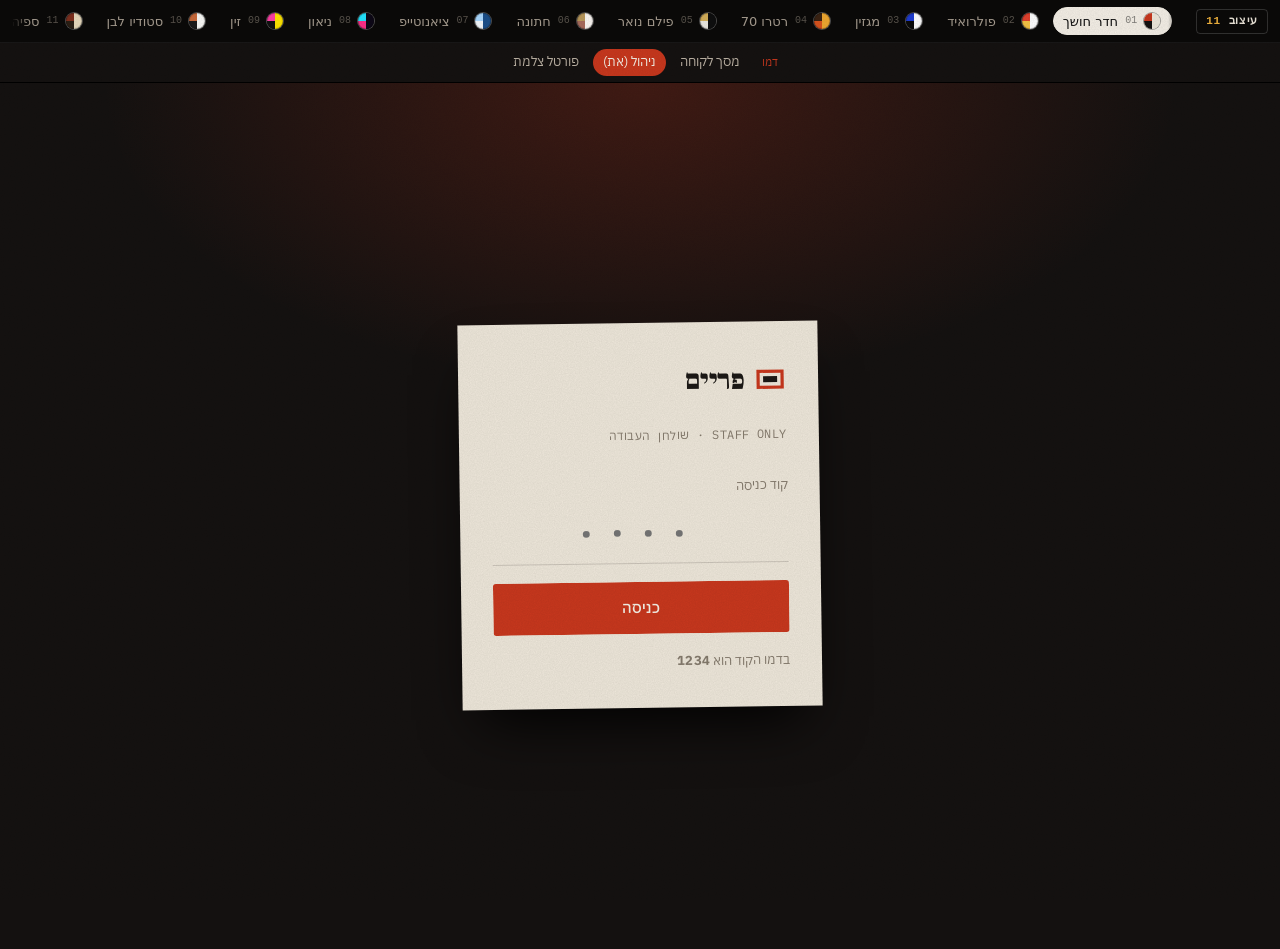
==== commit 8d7957b6: "Give every theme its own site name and logo Each theme now carries a brand name and an SVG logo (Fra" ====
--- a/admin.html
+++ b/admin.html
@@ -22,10 +22,10 @@
 <link rel="preconnect" href="https://fonts.googleapis.com">
 <link rel="preconnect" href="https://fonts.gstatic.com" crossorigin>
 <link href="https://fonts.googleapis.com/css2?family=Frank+Ruhl+Libre:wght@400;500;700;900&family=IBM+Plex+Sans+Hebrew:wght@300;400;500;600&family=IBM+Plex+Mono:wght@400;500&display=swap" rel="stylesheet">
-<link rel="stylesheet" href="assets/style.css?v=202610071200">
-<link rel="stylesheet" href="assets/admin.css?v=202610071200">
-<link rel="stylesheet" href="assets/themes.css?v=202610071200">
-<script src="assets/themes.js?v=202610071200"></script>
+<link rel="stylesheet" href="assets/style.css?v=202610071530">
+<link rel="stylesheet" href="assets/admin.css?v=202610071530">
+<link rel="stylesheet" href="assets/themes.css?v=202610071530">
+<script src="assets/themes.js?v=202610071530"></script>
 <link rel="icon" href="data:image/svg+xml,%3Csvg xmlns='http://www.w3.org/2000/svg' viewBox='0 0 32 32'%3E%3Crect width='32' height='32' fill='%2315120F'/%3E%3Crect x='7' y='9' width='18' height='14' fill='none' stroke='%23C8371D' stroke-width='2.5'/%3E%3C/svg%3E">
 </head>
 <body class="page-admin">
@@ -43,7 +43,7 @@
 <div class="desk" id="deskWrap" hidden>
   <aside class="side">
     <a href="index.html" class="logo"><span class="logo-mark"></span><span class="logo-word">פריים</span></a>
-    <p class="side-who"><img id="meImg" alt=""><span><b id="meName"></b><br><small>מנהלת פריים</small></span></p>
+    <p class="side-who"><img id="meImg" alt=""><span><b id="meName"></b><br><small>מנהלת <span class="brand-name">פריים</span></small></span></p>
     <nav class="side-nav" id="nav">
       <button data-view="desk" class="on"><span class="mono">01</span>לוח בקרה</button>
       <button data-view="inbox"><span class="mono">02</span>בקשות <i id="badge" class="badge"></i></button>
@@ -58,8 +58,8 @@
   <main class="main" id="main"></main>
 </div>
 
-<script src="assets/store.js?v=202610071200"></script>
-<script src="assets/ui.js?v=202610071200"></script>
-<script src="assets/admin.js?v=202610071200"></script>
+<script src="assets/store.js?v=202610071530"></script>
+<script src="assets/ui.js?v=202610071530"></script>
+<script src="assets/admin.js?v=202610071530"></script>
 </body>
 </html>
--- a/assets/style.css
+++ b/assets/style.css
@@ -158,8 +158,8 @@
   border-bottom: 1px solid var(--line);
 }
 .logo { display: inline-flex; align-items: baseline; gap: 10px; text-decoration: none; }
-.logo-mark { width: 22px; height: 16px; border: 3px solid var(--red); align-self: center; position: relative; }
-.logo-mark::after { content: ''; position: absolute; inset: 3px; background: var(--ink); }
+.logo-mark { width: 32px; height: 32px; align-self: center; flex-shrink: 0; display: inline-flex; }
+.logo-mark svg { width: 100%; height: 100%; display: block; overflow: visible; }
 .logo-word { font-family: var(--serif); font-weight: 900; font-size: 28px; letter-spacing: -.02em; }
 .logo-sub { font-size: 13px; color: var(--muted); }
 .topnav { display: flex; gap: 22px; margin-inline-start: auto; }
@@ -455,8 +455,7 @@
 .how-grid p { color: var(--ink-2); }
 
 .foot { background: var(--dark); color: #9a9083; padding: 40px var(--gut); display: flex; gap: 24px; align-items: center; flex-wrap: wrap; font-size: 14px; }
-.foot .logo-word { color: var(--cream); }
-.foot .logo-mark::after { background: var(--dark); }
+.foot .logo { color: var(--cream); }
 .foot p { margin: 0; }
 .foot-small { margin-inline-start: auto !important; font-size: 12px; opacity: .7; }
 
--- a/assets/admin.css
+++ b/assets/admin.css
@@ -18,8 +18,7 @@
 /* מבנה */
 .desk { display: grid; grid-template-columns: 240px 1fr; min-height: calc(100vh - 34px); }
 .side { background: var(--dark); color: #bdb3a5; padding: 26px 18px; display: flex; flex-direction: column; gap: 22px; position: sticky; top: 34px; height: calc(100vh - 34px); }
-.side .logo-word { color: var(--cream); }
-.side .logo-mark::after { background: var(--dark); }
+.side .logo { color: var(--cream); }
 .side-who { display: flex; gap: 10px; align-items: center; font-size: 14px; color: var(--cream); margin: 0; padding: 12px 0; border-block: 1px solid rgba(238,230,216,.1); }
 .side-who img { width: 40px; height: 40px; border-radius: 50%; object-fit: cover; filter: grayscale(1); }
 .side-who small { color: #857a6d; }
--- a/assets/themes.css
+++ b/assets/themes.css
@@ -9,7 +9,7 @@
    ============================================================ */
 :is([data-theme="noir"], [data-theme="cyanotype"], [data-theme="neon"]) body::after { filter: invert(1); mix-blend-mode: screen; opacity: .06; }
 :is([data-theme="noir"], [data-theme="cyanotype"], [data-theme="neon"]) :is(.f select option, .fld select option, .portal-top select option) { color: #111; background: #fff; }
-:is([data-theme="noir"], [data-theme="cyanotype"], [data-theme="neon"]) :is(.foot .logo-word, .side .logo-word) { color: var(--ink); }
+:is([data-theme="noir"], [data-theme="cyanotype"], [data-theme="neon"]) :is(.foot .logo, .side .logo) { color: var(--ink); }
 :is([data-theme="noir"], [data-theme="cyanotype"], [data-theme="neon"]) .side-who { color: var(--ink); border-color: var(--line); }
 :is([data-theme="noir"], [data-theme="cyanotype"], [data-theme="neon"]) .portal-top select { color: var(--ink); background: var(--cream); }
 :is([data-theme="noir"], [data-theme="cyanotype"], [data-theme="neon"]) .kpi-alert { background: color-mix(in srgb, var(--amber) 12%, transparent); }
@@ -51,9 +51,6 @@
 [data-theme="polaroid"] .kicker { letter-spacing: .08em; font-weight: 500; }
 [data-theme="polaroid"] .btn { border-radius: 99px; }
 [data-theme="polaroid"] .btn-red { box-shadow: 0 6px 16px -8px rgba(226, 65, 46, .8); }
-[data-theme="polaroid"] .logo-mark { width: 26px; height: 26px; border: 0; background: #fff; border-radius: 4px; box-shadow: 0 1px 3px rgba(0, 0, 0, .35); }
-[data-theme="polaroid"] .logo-mark::after { inset: 3px 3px 9px; background: var(--ink); border-radius: 1px; }
-[data-theme="polaroid"] .logo-mark::before { content: ''; position: absolute; inset: auto 3px 4px; height: 2px; background: var(--rainbow); }
 [data-theme="polaroid"] .logo-word { font-family: var(--serif); font-weight: 800; }
 [data-theme="polaroid"] .topbar { border-bottom: 0; background: var(--rainbow) bottom / 100% 4px no-repeat; }
 /* hero: פולרואידים מפוזרים */
@@ -144,8 +141,6 @@
 [data-theme="magazine"] .btn { text-transform: uppercase; letter-spacing: .08em; font-size: 14px; }
 [data-theme="magazine"] .btn-line { border-width: 1px; }
 [data-theme="magazine"] .topbar { border-bottom: 0; box-shadow: inset 0 -1px 0 var(--ink), inset 0 -5px 0 var(--paper), inset 0 -6px 0 var(--ink); padding-block: 22px 26px; }
-[data-theme="magazine"] .logo-mark { border: 0; width: 12px; height: 12px; background: var(--red); }
-[data-theme="magazine"] .logo-mark::after { display: none; }
 [data-theme="magazine"] .logo-word { font-size: 34px; font-weight: 900; letter-spacing: -.04em; }
 [data-theme="magazine"] .logo-sub { text-transform: uppercase; letter-spacing: .3em; font-size: 10px; color: var(--ink); }
 [data-theme="magazine"] .topnav a { text-transform: uppercase; letter-spacing: .14em; font-size: 13px; color: var(--ink); }
@@ -214,7 +209,7 @@
 [data-theme="magazine"] .how-n { font-family: var(--serif); font-size: 110px; font-weight: 300; line-height: .9; color: var(--ink); letter-spacing: -.06em; }
 [data-theme="magazine"] .how-grid h3 { font-size: 28px; }
 [data-theme="magazine"] .foot { background: var(--paper); color: var(--ink); border-top: 6px solid var(--ink); }
-[data-theme="magazine"] .foot .logo-word { color: var(--ink); }
+[data-theme="magazine"] .foot .logo { color: var(--ink); }
 [data-theme="magazine"] .modal { box-shadow: 0 40px 80px -30px rgba(0, 0, 0, .6); }
 [data-theme="magazine"] .pf-body h2 { font-size: 54px; letter-spacing: -.04em; }
 [data-theme="magazine"] .pf-tag { font-style: normal; font-weight: 300; }
@@ -254,8 +249,6 @@
 [data-theme="retro"] .btn-red { box-shadow: 3px 3px 0 var(--ink); }
 [data-theme="retro"] .btn-red:active { box-shadow: 1px 1px 0 var(--ink); transform: translate(2px, 2px); }
 [data-theme="retro"] .btn-line { border-width: 2px; }
-[data-theme="retro"] .logo-mark { border: 0; width: 30px; height: 20px; border-radius: 10px; background: var(--stripes); }
-[data-theme="retro"] .logo-mark::after { display: none; }
 [data-theme="retro"] .logo-word { font-weight: 400; }
 [data-theme="retro"] .topbar { border-bottom: 0; }
 /* hero: שמש של שנות השבעים */
@@ -349,8 +342,6 @@
 [data-theme="noir"] .btn-ink { color: #0E0E0E; }
 [data-theme="noir"] .btn-ink:hover { background: #fff; }
 [data-theme="noir"] .btn-line:hover { color: #0E0E0E; }
-[data-theme="noir"] .logo-mark { border-color: var(--ink); }
-[data-theme="noir"] .logo-mark::after { background: var(--red); inset: 4px; }
 [data-theme="noir"] .topbar { border-bottom-color: var(--line); }
 [data-theme="noir"] .topnav a { color: var(--ink-2); letter-spacing: .06em; }
 /* hero: זרקור ותריסים */
@@ -442,8 +433,6 @@
 [data-theme="wedding"] .btn { border-radius: 99px; letter-spacing: .04em; font-weight: 600; padding-inline: 28px; }
 [data-theme="wedding"] .btn-line { border-width: 1px; border-color: var(--amber); }
 [data-theme="wedding"] .btn-line:hover { background: var(--amber); border-color: var(--amber); }
-[data-theme="wedding"] .logo-mark { border: 1px solid var(--amber); width: 18px; height: 24px; border-radius: 99px 99px 2px 2px; }
-[data-theme="wedding"] .logo-mark::after { inset: 3px; border-radius: 99px 99px 1px 1px; background: var(--red); opacity: .55; }
 [data-theme="wedding"] .logo-word { font-family: var(--serif); font-weight: 400; letter-spacing: .02em; }
 [data-theme="wedding"] .topbar { border-bottom: 1px solid var(--line); }
 /* hero: קשתות בזהב */
@@ -548,8 +537,6 @@
 [data-theme="cyanotype"] .btn-red:hover:not(:disabled) { background: var(--amber); }
 [data-theme="cyanotype"] .btn-ink { color: var(--paper); }
 [data-theme="cyanotype"] .btn-line:hover { color: var(--paper); }
-[data-theme="cyanotype"] .logo-mark { border: 1.5px dashed var(--ink); }
-[data-theme="cyanotype"] .logo-mark::after { background: var(--amber); inset: 3px; }
 [data-theme="cyanotype"] .logo-word { font-weight: 800; }
 [data-theme="cyanotype"] .topbar { border-bottom: 1px dashed var(--line); }
 [data-theme="cyanotype"] .topnav a { color: var(--ink-2); font-family: var(--mono); font-size: 13px; }
@@ -681,8 +668,6 @@
 [data-theme="neon"] .btn-line { border-color: var(--amber); color: var(--amber); }
 [data-theme="neon"] .btn-line:hover { background: var(--amber); color: #07030E; box-shadow: var(--glow-c); }
 [data-theme="neon"] .btn-ghost-l:hover, [data-theme="neon"] .btn-ghost:hover { border-color: var(--amber); color: var(--amber); }
-[data-theme="neon"] .logo-mark { border-color: var(--red); box-shadow: var(--glow-p), inset 0 0 6px rgba(255, 46, 136, .8); border-radius: 3px; }
-[data-theme="neon"] .logo-mark::after { background: transparent; }
 [data-theme="neon"] .logo-word { text-shadow: 0 0 18px rgba(245, 238, 255, .35); }
 [data-theme="neon"] .topbar { border-bottom-color: rgba(255, 46, 136, .25); }
 [data-theme="neon"] .topnav a:hover { color: var(--amber); text-shadow: var(--glow-c); }
@@ -815,8 +800,6 @@
 [data-theme="zine"] .btn-red:hover:not(:disabled) { background: var(--amber); }
 [data-theme="zine"] .btn-line:hover { background: #111; color: var(--amber); }
 [data-theme="zine"] .btn-ghost-l, [data-theme="zine"] .btn-ghost { background: #fff; border-color: #111; color: #111; }
-[data-theme="zine"] .logo-mark { border: 3px solid #111; background: var(--red); width: 24px; height: 20px; transform: rotate(-6deg); }
-[data-theme="zine"] .logo-mark::after { inset: 3px; background: var(--amber); }
 [data-theme="zine"] .logo-word { font-family: var(--serif); font-size: 40px; font-weight: 700; }
 [data-theme="zine"] .topbar { border-bottom: 3px solid #111; }
 [data-theme="zine"] .topnav a { font-weight: 500; color: #111; }
@@ -907,7 +890,7 @@
 [data-theme="zine"] .how-n { font-family: var(--serif); font-weight: 700; font-size: 96px; line-height: .8; color: var(--amber); -webkit-text-stroke: 2.5px #111; }
 [data-theme="zine"] .how-grid h3 { font-size: 34px; }
 [data-theme="zine"] .foot { border-top: 3px solid #111; }
-[data-theme="zine"] .foot .logo-word { color: var(--amber); }
+[data-theme="zine"] .foot .logo { color: var(--amber); }
 [data-theme="zine"] .modal { border: 3px solid #111; box-shadow: 10px 10px 0 #111; }
 [data-theme="zine"] .modal-x { background: var(--amber); color: #111; border: 2px solid #111; }
 [data-theme="zine"] .pf-img img { filter: grayscale(1) contrast(1.4); }
@@ -916,7 +899,7 @@
 [data-theme="zine"] .toast { background: var(--amber); color: #111; border: 2px solid #111; border-radius: 0; box-shadow: 5px 5px 0 #111; }
 /* ניהול ופורטל */
 [data-theme="zine"] .side { background: #111; border-inline-end: 3px solid #111; }
-[data-theme="zine"] .side .logo-word { color: var(--amber); }
+[data-theme="zine"] .side .logo { color: var(--amber); }
 [data-theme="zine"] .side-nav button.on { background: var(--amber); color: #111; }
 [data-theme="zine"] .side-nav button.on .mono { color: #111; }
 [data-theme="zine"] .badge { background: var(--red); color: #111; }
@@ -963,8 +946,6 @@
 [data-theme="studio"] .btn-red:hover:not(:disabled) { background: var(--red); }
 [data-theme="studio"] .btn-line { border-width: 1px; border-color: var(--line); background: #fff; }
 [data-theme="studio"] .btn-line:hover { border-color: var(--ink); }
-[data-theme="studio"] .logo-mark { border: 0; width: 14px; height: 14px; border-radius: 50%; background: var(--red); }
-[data-theme="studio"] .logo-mark::after { display: none; }
 [data-theme="studio"] .logo-word { font-weight: 700; letter-spacing: -.04em; font-size: 26px; }
 [data-theme="studio"] .topbar { border-bottom: 0; padding-block: 24px; }
 [data-theme="studio"] .topnav a { color: var(--ink-2); }
@@ -1045,7 +1026,7 @@
 [data-theme="studio"] .how-n { font-size: 15px; font-weight: 500; color: #fff; background: var(--ink); width: 40px; height: 40px; border-radius: 50%; display: grid; place-items: center; margin-bottom: 24px; }
 [data-theme="studio"] .how-grid h3 { font-weight: 500; }
 [data-theme="studio"] .foot { background: var(--paper); color: var(--muted); border-top: 1px solid var(--line); }
-[data-theme="studio"] .foot .logo-word { color: var(--ink); }
+[data-theme="studio"] .foot .logo { color: var(--ink); }
 [data-theme="studio"] .modal { border-radius: 22px; box-shadow: 0 40px 80px -30px rgba(0, 0, 0, .35); }
 [data-theme="studio"] .modal-wrap { background: rgba(250, 250, 247, .7); backdrop-filter: blur(10px); }
 [data-theme="studio"] .pf-body h2 { font-weight: 300; }
@@ -1053,7 +1034,7 @@
 [data-theme="studio"] .toast { border-inline-start: 0; }
 /* ניהול ופורטל: סרגל צד לבן */
 [data-theme="studio"] .side { background: #fff; color: var(--ink-2); border-inline-end: 1px solid var(--line); }
-[data-theme="studio"] .side .logo-word { color: var(--ink); }
+[data-theme="studio"] .side .logo { color: var(--ink); }
 [data-theme="studio"] .side-who { color: var(--ink); border-color: var(--line); }
 [data-theme="studio"] .side-who small { color: var(--muted); }
 [data-theme="studio"] .side-who img { filter: none; }
@@ -1106,8 +1087,6 @@
 [data-theme="sepia"] .btn-ink { box-shadow: inset 0 0 0 3px var(--ink), inset 0 0 0 4px rgba(243, 234, 214, .4); }
 [data-theme="sepia"] .btn-line:hover { box-shadow: inset 0 0 0 3px var(--ink), inset 0 0 0 4px rgba(243, 234, 214, .4); }
 [data-theme="sepia"] .btn-ghost-l, [data-theme="sepia"] .btn-ghost { box-shadow: none; }
-[data-theme="sepia"] .logo-mark { border: 2px solid var(--amber); border-radius: 50%; width: 18px; height: 22px; }
-[data-theme="sepia"] .logo-mark::after { border-radius: 50%; background: var(--ink); inset: 2px; }
 [data-theme="sepia"] .logo-word { font-weight: 700; letter-spacing: .02em; }
 [data-theme="sepia"] .topbar { border-bottom: 0; box-shadow: inset 0 -1px 0 var(--ink-2), inset 0 -4px 0 var(--paper), inset 0 -5px 0 var(--ink-2); }
 /* hero: אלבום משפחתי */
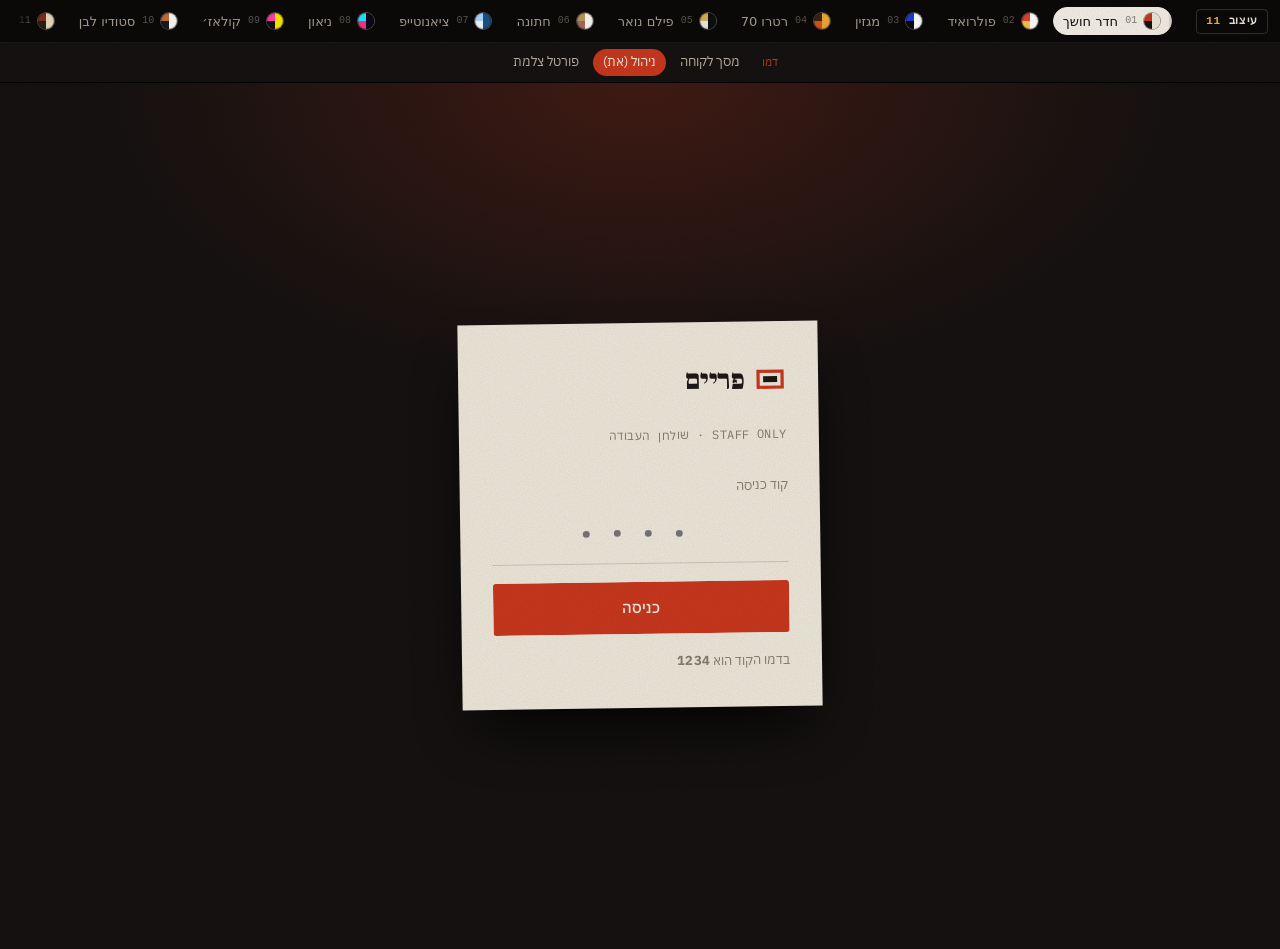
==== commit 1e71a961: "Give each theme its own structure, not just colors; rename zine theme Each theme now builds its own " ====
--- a/admin.html
+++ b/admin.html
@@ -22,10 +22,11 @@
 <link rel="preconnect" href="https://fonts.googleapis.com">
 <link rel="preconnect" href="https://fonts.gstatic.com" crossorigin>
 <link href="https://fonts.googleapis.com/css2?family=Frank+Ruhl+Libre:wght@400;500;700;900&family=IBM+Plex+Sans+Hebrew:wght@300;400;500;600&family=IBM+Plex+Mono:wght@400;500&display=swap" rel="stylesheet">
-<link rel="stylesheet" href="assets/style.css?v=202610071530">
-<link rel="stylesheet" href="assets/admin.css?v=202610071530">
-<link rel="stylesheet" href="assets/themes.css?v=202610071530">
-<script src="assets/themes.js?v=202610071530"></script>
+<link rel="stylesheet" href="assets/style.css?v=202610071800">
+<link rel="stylesheet" href="assets/admin.css?v=202610071800">
+<link rel="stylesheet" href="assets/themes.css?v=202610071800">
+<link rel="stylesheet" href="assets/layouts.css?v=202610071800">
+<script src="assets/themes.js?v=202610071800"></script>
 <link rel="icon" href="data:image/svg+xml,%3Csvg xmlns='http://www.w3.org/2000/svg' viewBox='0 0 32 32'%3E%3Crect width='32' height='32' fill='%2315120F'/%3E%3Crect x='7' y='9' width='18' height='14' fill='none' stroke='%23C8371D' stroke-width='2.5'/%3E%3C/svg%3E">
 </head>
 <body class="page-admin">
@@ -58,8 +59,8 @@
   <main class="main" id="main"></main>
 </div>
 
-<script src="assets/store.js?v=202610071530"></script>
-<script src="assets/ui.js?v=202610071530"></script>
-<script src="assets/admin.js?v=202610071530"></script>
+<script src="assets/store.js?v=202610071800"></script>
+<script src="assets/ui.js?v=202610071800"></script>
+<script src="assets/admin.js?v=202610071800"></script>
 </body>
 </html>
--- a/assets/themes.css
+++ b/assets/themes.css
@@ -24,12 +24,12 @@
 /* ============================================================
    משותף לעיצובים שבהם אזור ההזמנה בהיר
    ============================================================ */
-:is([data-theme="polaroid"], [data-theme="wedding"], [data-theme="studio"], [data-theme="zine"]) .darkroom .chip.on { color: var(--cream); }
-:is([data-theme="polaroid"], [data-theme="wedding"], [data-theme="studio"], [data-theme="zine"]) .darkroom .cal-cell:not(:disabled):hover { background: rgba(0, 0, 0, .035); }
-:is([data-theme="polaroid"], [data-theme="wedding"], [data-theme="studio"], [data-theme="zine"]) .peek-faces img { border-color: var(--surf); }
-:is([data-theme="polaroid"], [data-theme="wedding"], [data-theme="studio"], [data-theme="zine"]) .darkroom .ticket { box-shadow: 0 18px 40px -22px rgba(0, 0, 0, .35); }
-:is([data-theme="polaroid"], [data-theme="wedding"], [data-theme="studio"], [data-theme="zine"]) .print { box-shadow: 0 30px 50px -24px rgba(0, 0, 0, .45); }
-:is([data-theme="polaroid"], [data-theme="wedding"], [data-theme="studio"], [data-theme="zine"]) .busy li img { opacity: 1; }
+:is([data-theme="polaroid"], [data-theme="wedding"], [data-theme="studio"], [data-theme="collage"]) .darkroom .chip.on { color: var(--cream); }
+:is([data-theme="polaroid"], [data-theme="wedding"], [data-theme="studio"], [data-theme="collage"]) .darkroom .cal-cell:not(:disabled):hover { background: rgba(0, 0, 0, .035); }
+:is([data-theme="polaroid"], [data-theme="wedding"], [data-theme="studio"], [data-theme="collage"]) .peek-faces img { border-color: var(--surf); }
+:is([data-theme="polaroid"], [data-theme="wedding"], [data-theme="studio"], [data-theme="collage"]) .darkroom .ticket { box-shadow: 0 18px 40px -22px rgba(0, 0, 0, .35); }
+:is([data-theme="polaroid"], [data-theme="wedding"], [data-theme="studio"], [data-theme="collage"]) .print { box-shadow: 0 30px 50px -24px rgba(0, 0, 0, .45); }
+:is([data-theme="polaroid"], [data-theme="wedding"], [data-theme="studio"], [data-theme="collage"]) .busy li img { opacity: 1; }
 
 
 /* ============================================================
@@ -776,9 +776,9 @@
 
 
 /* ============================================================
-   08 · זין — פוטוקופיה, ריזוגרף, מסגרות שחורות וצללים קשים
-   ============================================================ */
-:root[data-theme="zine"] {
+   08 · קולאז׳ — פוטוקופיה, ריזוגרף, מסגרות שחורות וצללים קשים
+   ============================================================ */
+:root[data-theme="collage"] {
   --paper: #F1EEE3; --paper-2: #E6E2D3; --paper-3: #D9D3BF;
   --ink: #111111; --ink-2: #333333; --muted: #6B675C; --line: rgba(17, 17, 17, .28);
   --red: #FF3EA5; --red-deep: #E0208A; --amber: #FFE500;
@@ -790,138 +790,138 @@
   --bd: 2.5px solid #111;
   --hard: 5px 5px 0 #111;
 }
-[data-theme="zine"] body::after { opacity: .16; }
-[data-theme="zine"] :is(h1, h2, h3, h4) { font-weight: 700; letter-spacing: 0; line-height: .95; }
-[data-theme="zine"] .kicker { color: var(--ink); background: var(--amber); display: inline-block; align-self: flex-start; padding: 3px 8px; border: 2px solid #111; transform: rotate(-1.5deg); font-weight: 500; }
-[data-theme="zine"] .btn { border: var(--bd); box-shadow: 4px 4px 0 #111; font-weight: 700; }
-[data-theme="zine"] .btn:active { transform: translate(3px, 3px); box-shadow: 1px 1px 0 #111; }
-[data-theme="zine"] .btn:hover:not(:disabled) { transform: translate(-1px, -1px); box-shadow: 5px 5px 0 #111; }
-[data-theme="zine"] .btn-red { color: #111; }
-[data-theme="zine"] .btn-red:hover:not(:disabled) { background: var(--amber); }
-[data-theme="zine"] .btn-line:hover { background: #111; color: var(--amber); }
-[data-theme="zine"] .btn-ghost-l, [data-theme="zine"] .btn-ghost { background: #fff; border-color: #111; color: #111; }
-[data-theme="zine"] .logo-word { font-family: var(--serif); font-size: 40px; font-weight: 700; }
-[data-theme="zine"] .topbar { border-bottom: 3px solid #111; }
-[data-theme="zine"] .topnav a { font-weight: 500; color: #111; }
-[data-theme="zine"] .topnav a:hover { background: var(--amber); color: #111; }
+[data-theme="collage"] body::after { opacity: .16; }
+[data-theme="collage"] :is(h1, h2, h3, h4) { font-weight: 700; letter-spacing: 0; line-height: .95; }
+[data-theme="collage"] .kicker { color: var(--ink); background: var(--amber); display: inline-block; align-self: flex-start; padding: 3px 8px; border: 2px solid #111; transform: rotate(-1.5deg); font-weight: 500; }
+[data-theme="collage"] .btn { border: var(--bd); box-shadow: 4px 4px 0 #111; font-weight: 700; }
+[data-theme="collage"] .btn:active { transform: translate(3px, 3px); box-shadow: 1px 1px 0 #111; }
+[data-theme="collage"] .btn:hover:not(:disabled) { transform: translate(-1px, -1px); box-shadow: 5px 5px 0 #111; }
+[data-theme="collage"] .btn-red { color: #111; }
+[data-theme="collage"] .btn-red:hover:not(:disabled) { background: var(--amber); }
+[data-theme="collage"] .btn-line:hover { background: #111; color: var(--amber); }
+[data-theme="collage"] .btn-ghost-l, [data-theme="collage"] .btn-ghost { background: #fff; border-color: #111; color: #111; }
+[data-theme="collage"] .logo-word { font-family: var(--serif); font-size: 40px; font-weight: 700; }
+[data-theme="collage"] .topbar { border-bottom: 3px solid #111; }
+[data-theme="collage"] .topnav a { font-weight: 500; color: #111; }
+[data-theme="collage"] .topnav a:hover { background: var(--amber); color: #111; }
 /* hero: גזירים מודבקים */
-[data-theme="zine"] .hero h1 { font-size: clamp(66px, 11vw, 168px); line-height: .86; }
-[data-theme="zine"] .hero h1 .hl { font-style: normal; font-weight: 700; color: #111; background: linear-gradient(transparent 18%, var(--amber) 18% 88%, transparent 88%); padding: 0 .08em; -webkit-box-decoration-break: clone; box-decoration-break: clone; }
-[data-theme="zine"] .lead { color: #222; font-weight: 500; }
-[data-theme="zine"] .hero-facts { border-top: 3px solid #111; }
-[data-theme="zine"] .hero-facts dt { background: var(--red); color: #111; padding: 1px 6px; border: 2px solid #111; }
-[data-theme="zine"] .hs-strip { background: none; transform: none; box-shadow: none; padding: 6px; gap: 22px 16px; }
-[data-theme="zine"] .hs-frame { background: #fff; padding: 6px; border: var(--bd); box-shadow: var(--hard); }
-[data-theme="zine"] .hs-frame:nth-child(4n+1) { transform: rotate(-3deg); }
-[data-theme="zine"] .hs-frame:nth-child(4n+2) { transform: rotate(2deg) translateY(10px); }
-[data-theme="zine"] .hs-frame:nth-child(4n+3) { transform: rotate(-1deg); }
-[data-theme="zine"] .hs-frame:nth-child(4n) { transform: rotate(3deg); }
-[data-theme="zine"] .hs-frame img { filter: grayscale(1) contrast(1.7) brightness(1.08); }
-[data-theme="zine"] .hs-frame:nth-child(3n+2)::before, [data-theme="zine"] .hs-frame:nth-child(3n)::before { content: ''; position: absolute; inset: 6px; z-index: 1; pointer-events: none; mix-blend-mode: multiply; background: var(--red); }
-[data-theme="zine"] .hs-frame:nth-child(3n)::before { background: var(--amber); }
-[data-theme="zine"] .hs-frame figcaption { bottom: -2px; inset-inline-start: -2px; color: #111; background: var(--amber); border: 2px solid #111; padding: 1px 5px; z-index: 2; }
-[data-theme="zine"] .hs-frame figcaption span { display: none; }
-[data-theme="zine"] :is(.hs-frame.mk-x, .hs-frame.mk-check)::after { z-index: 2; color: #111; background: var(--amber); width: 34px; height: 34px; border-radius: 50%; border: 2px solid #111; display: grid; place-items: center; font-size: 20px; font-family: var(--sans); text-shadow: none; }
-[data-theme="zine"] .hs-frame .grease path { stroke: #111; stroke-width: 4; }
-[data-theme="zine"] .hs-note { font-family: var(--mono); font-style: normal; font-size: 12px; color: #111; margin-top: 34px; }
+[data-theme="collage"] .hero h1 { font-size: clamp(66px, 11vw, 168px); line-height: .86; }
+[data-theme="collage"] .hero h1 .hl { font-style: normal; font-weight: 700; color: #111; background: linear-gradient(transparent 18%, var(--amber) 18% 88%, transparent 88%); padding: 0 .08em; -webkit-box-decoration-break: clone; box-decoration-break: clone; }
+[data-theme="collage"] .lead { color: #222; font-weight: 500; }
+[data-theme="collage"] .hero-facts { border-top: 3px solid #111; }
+[data-theme="collage"] .hero-facts dt { background: var(--red); color: #111; padding: 1px 6px; border: 2px solid #111; }
+[data-theme="collage"] .hs-strip { background: none; transform: none; box-shadow: none; padding: 6px; gap: 22px 16px; }
+[data-theme="collage"] .hs-frame { background: #fff; padding: 6px; border: var(--bd); box-shadow: var(--hard); }
+[data-theme="collage"] .hs-frame:nth-child(4n+1) { transform: rotate(-3deg); }
+[data-theme="collage"] .hs-frame:nth-child(4n+2) { transform: rotate(2deg) translateY(10px); }
+[data-theme="collage"] .hs-frame:nth-child(4n+3) { transform: rotate(-1deg); }
+[data-theme="collage"] .hs-frame:nth-child(4n) { transform: rotate(3deg); }
+[data-theme="collage"] .hs-frame img { filter: grayscale(1) contrast(1.7) brightness(1.08); }
+[data-theme="collage"] .hs-frame:nth-child(3n+2)::before, [data-theme="collage"] .hs-frame:nth-child(3n)::before { content: ''; position: absolute; inset: 6px; z-index: 1; pointer-events: none; mix-blend-mode: multiply; background: var(--red); }
+[data-theme="collage"] .hs-frame:nth-child(3n)::before { background: var(--amber); }
+[data-theme="collage"] .hs-frame figcaption { bottom: -2px; inset-inline-start: -2px; color: #111; background: var(--amber); border: 2px solid #111; padding: 1px 5px; z-index: 2; }
+[data-theme="collage"] .hs-frame figcaption span { display: none; }
+[data-theme="collage"] :is(.hs-frame.mk-x, .hs-frame.mk-check)::after { z-index: 2; color: #111; background: var(--amber); width: 34px; height: 34px; border-radius: 50%; border: 2px solid #111; display: grid; place-items: center; font-size: 20px; font-family: var(--sans); text-shadow: none; }
+[data-theme="collage"] .hs-frame .grease path { stroke: #111; stroke-width: 4; }
+[data-theme="collage"] .hs-note { font-family: var(--mono); font-style: normal; font-size: 12px; color: #111; margin-top: 34px; }
 /* אזור ההזמנה: צהוב */
-[data-theme="zine"] .darkroom {
+[data-theme="collage"] .darkroom {
   --fg: #111111; --fg-2: #222222; --fg-mute: #4D4A33; --ln: rgba(17, 17, 17, .35); --surf: #FFFFFF;
   background: var(--amber); background-image: radial-gradient(rgba(17, 17, 17, .12) 1px, transparent 1.2px); background-size: 7px 7px;
   border-block: 3px solid #111;
 }
-[data-theme="zine"] .darkroom::before { top: -3px; height: 14px; opacity: 1; background: linear-gradient(135deg, var(--paper) 25%, transparent 25%) 0 0 / 14px 14px, linear-gradient(225deg, var(--paper) 25%, transparent 25%) 0 0 / 14px 14px; }
-[data-theme="zine"] .darkroom .kicker.safelight { color: #fff !important; background: #111; justify-self: start; }
-[data-theme="zine"] .dr-head h2 { font-size: clamp(56px, 8vw, 110px); }
-[data-theme="zine"] .filmsteps { border: var(--bd); background: #fff; box-shadow: var(--hard); border-radius: 0; }
-[data-theme="zine"] .filmsteps li { border-inline-start: 2px solid #111; color: #555; }
-[data-theme="zine"] .filmsteps li.on { background: #111; color: var(--amber); }
-[data-theme="zine"] .filmsteps li.on .mono { color: var(--red); }
-[data-theme="zine"] .filmsteps li.past .mono { color: var(--red-deep); }
-[data-theme="zine"] .type { background: #fff; border: var(--bd); box-shadow: var(--hard); }
-[data-theme="zine"] .type:hover { background: #fff; transform: translate(-2px, -2px); box-shadow: 7px 7px 0 #111; }
-[data-theme="zine"] .type.is-sel { background: var(--red); border-color: #111; }
-[data-theme="zine"] .type.is-sel .type-desc { color: #111; }
-[data-theme="zine"] .type-n { color: var(--red-deep); }
-[data-theme="zine"] .type-name { font-size: 32px; }
-[data-theme="zine"] .wz-q { font-size: clamp(34px, 4vw, 48px); }
-[data-theme="zine"] .filters { background: #fff; border: var(--bd); box-shadow: var(--hard); }
-[data-theme="zine"] .frame-card { background: #fff; border: var(--bd); box-shadow: var(--hard); padding: 6px 6px 0; }
-[data-theme="zine"] .frame-card:hover { transform: translate(-2px, -2px) rotate(-1deg); box-shadow: 8px 8px 0 #111; }
-[data-theme="zine"] .frame-card.is-sel { background: var(--red); }
-[data-theme="zine"] .fc-img img { filter: grayscale(1) contrast(1.6) brightness(1.05); }
-[data-theme="zine"] .fc-badge { background: var(--red); color: #111; border: 2px solid #111; font-weight: 700; }
-[data-theme="zine"] .fc-edge { color: #111; }
-[data-theme="zine"] .fc-body { background: #fff; margin: 0 -6px; border-top: var(--bd); }
-[data-theme="zine"] .fc-body h4 { font-size: 30px; }
-[data-theme="zine"] .studio-card { border: 2.5px dashed #111; background: rgba(255, 255, 255, .5); }
-[data-theme="zine"] .studio-inner .mono { color: var(--red-deep); }
-[data-theme="zine"] .studio-inner h4 { font-size: 40px; }
-[data-theme="zine"] .chip { border: 2px solid #111; color: #111; background: #fff; }
-[data-theme="zine"] .chip.on { background: #111; color: var(--amber); }
-[data-theme="zine"] .darkroom .cal-cell { border: 1.5px solid rgba(17, 17, 17, .5); background: rgba(255, 255, 255, .6); }
-[data-theme="zine"] .darkroom .cal-cell.is-selected { background: #111 !important; color: var(--amber); }
-[data-theme="zine"] .darkroom .cal-cell.is-selected .cal-tag { color: var(--amber); }
-[data-theme="zine"] .lvl-many { background: var(--red) !important; border-color: #111 !important; }
-[data-theme="zine"] .lvl-many .cal-tag { color: #111 !important; }
-[data-theme="zine"] .lvl-none { background-color: transparent !important; }
-[data-theme="zine"] .cal-cell .grease path { stroke: #111; }
-[data-theme="zine"] .lg-many { background: var(--red); border-color: #111; }
-[data-theme="zine"] .peek-date { color: var(--red-deep); }
-[data-theme="zine"] .ticket { background: #fff; border: var(--bd); transform: rotate(1deg); -webkit-mask: none; mask: none; box-shadow: var(--hard) !important; }
-[data-theme="zine"] .print { background: #fff; border: var(--bd); box-shadow: 8px 8px 0 #111 !important; }
-[data-theme="zine"] .print-img img { filter: grayscale(1) contrast(1.5); }
+[data-theme="collage"] .darkroom::before { top: -3px; height: 14px; opacity: 1; background: linear-gradient(135deg, var(--paper) 25%, transparent 25%) 0 0 / 14px 14px, linear-gradient(225deg, var(--paper) 25%, transparent 25%) 0 0 / 14px 14px; }
+[data-theme="collage"] .darkroom .kicker.safelight { color: #fff !important; background: #111; justify-self: start; }
+[data-theme="collage"] .dr-head h2 { font-size: clamp(56px, 8vw, 110px); }
+[data-theme="collage"] .filmsteps { border: var(--bd); background: #fff; box-shadow: var(--hard); border-radius: 0; }
+[data-theme="collage"] .filmsteps li { border-inline-start: 2px solid #111; color: #555; }
+[data-theme="collage"] .filmsteps li.on { background: #111; color: var(--amber); }
+[data-theme="collage"] .filmsteps li.on .mono { color: var(--red); }
+[data-theme="collage"] .filmsteps li.past .mono { color: var(--red-deep); }
+[data-theme="collage"] .type { background: #fff; border: var(--bd); box-shadow: var(--hard); }
+[data-theme="collage"] .type:hover { background: #fff; transform: translate(-2px, -2px); box-shadow: 7px 7px 0 #111; }
+[data-theme="collage"] .type.is-sel { background: var(--red); border-color: #111; }
+[data-theme="collage"] .type.is-sel .type-desc { color: #111; }
+[data-theme="collage"] .type-n { color: var(--red-deep); }
+[data-theme="collage"] .type-name { font-size: 32px; }
+[data-theme="collage"] .wz-q { font-size: clamp(34px, 4vw, 48px); }
+[data-theme="collage"] .filters { background: #fff; border: var(--bd); box-shadow: var(--hard); }
+[data-theme="collage"] .frame-card { background: #fff; border: var(--bd); box-shadow: var(--hard); padding: 6px 6px 0; }
+[data-theme="collage"] .frame-card:hover { transform: translate(-2px, -2px) rotate(-1deg); box-shadow: 8px 8px 0 #111; }
+[data-theme="collage"] .frame-card.is-sel { background: var(--red); }
+[data-theme="collage"] .fc-img img { filter: grayscale(1) contrast(1.6) brightness(1.05); }
+[data-theme="collage"] .fc-badge { background: var(--red); color: #111; border: 2px solid #111; font-weight: 700; }
+[data-theme="collage"] .fc-edge { color: #111; }
+[data-theme="collage"] .fc-body { background: #fff; margin: 0 -6px; border-top: var(--bd); }
+[data-theme="collage"] .fc-body h4 { font-size: 30px; }
+[data-theme="collage"] .studio-card { border: 2.5px dashed #111; background: rgba(255, 255, 255, .5); }
+[data-theme="collage"] .studio-inner .mono { color: var(--red-deep); }
+[data-theme="collage"] .studio-inner h4 { font-size: 40px; }
+[data-theme="collage"] .chip { border: 2px solid #111; color: #111; background: #fff; }
+[data-theme="collage"] .chip.on { background: #111; color: var(--amber); }
+[data-theme="collage"] .darkroom .cal-cell { border: 1.5px solid rgba(17, 17, 17, .5); background: rgba(255, 255, 255, .6); }
+[data-theme="collage"] .darkroom .cal-cell.is-selected { background: #111 !important; color: var(--amber); }
+[data-theme="collage"] .darkroom .cal-cell.is-selected .cal-tag { color: var(--amber); }
+[data-theme="collage"] .lvl-many { background: var(--red) !important; border-color: #111 !important; }
+[data-theme="collage"] .lvl-many .cal-tag { color: #111 !important; }
+[data-theme="collage"] .lvl-none { background-color: transparent !important; }
+[data-theme="collage"] .cal-cell .grease path { stroke: #111; }
+[data-theme="collage"] .lg-many { background: var(--red); border-color: #111; }
+[data-theme="collage"] .peek-date { color: var(--red-deep); }
+[data-theme="collage"] .ticket { background: #fff; border: var(--bd); transform: rotate(1deg); -webkit-mask: none; mask: none; box-shadow: var(--hard) !important; }
+[data-theme="collage"] .print { background: #fff; border: var(--bd); box-shadow: 8px 8px 0 #111 !important; }
+[data-theme="collage"] .print-img img { filter: grayscale(1) contrast(1.5); }
 /* הצלמות: גזירים עם סלוטייפ צהוב */
-[data-theme="zine"] .sec-head h2 { font-size: clamp(56px, 8vw, 120px); }
-[data-theme="zine"] .print-card { background: #fff; border: var(--bd); box-shadow: 6px 6px 0 #111; padding: 8px 8px 14px; }
-[data-theme="zine"] .print-card:hover { box-shadow: 10px 10px 0 var(--red), 10px 10px 0 2px #111; }
-[data-theme="zine"] .print-card::before { background: var(--amber); opacity: .9; border: 1px solid rgba(0, 0, 0, .2); }
-[data-theme="zine"] .pc-img img { filter: grayscale(1) contrast(1.6) brightness(1.05); }
-[data-theme="zine"] .print-card:nth-child(3n+2) .pc-img { background: var(--red); }
-[data-theme="zine"] .print-card:nth-child(3n+2) .pc-img img { mix-blend-mode: multiply; }
-[data-theme="zine"] .pc-cap h3 { font-size: 34px; }
-[data-theme="zine"] .pc-cap h3 em { color: #111; background: var(--amber); padding: 0 4px; font-size: 13px; }
-[data-theme="zine"] .pc-n { color: var(--red-deep); font-weight: 500; }
-[data-theme="zine"] .how { border-top: 3px solid #111; }
-[data-theme="zine"] .how-grid { border-top: 0; gap: 18px; }
-[data-theme="zine"] .how-grid article { background: #fff; border: var(--bd); box-shadow: var(--hard); padding: 20px !important; }
-[data-theme="zine"] .how-grid article:nth-child(2) { background: var(--red); transform: rotate(1deg); }
-[data-theme="zine"] .how-grid article:nth-child(2) p { color: #111; }
-[data-theme="zine"] .how-n { font-family: var(--serif); font-weight: 700; font-size: 96px; line-height: .8; color: var(--amber); -webkit-text-stroke: 2.5px #111; }
-[data-theme="zine"] .how-grid h3 { font-size: 34px; }
-[data-theme="zine"] .foot { border-top: 3px solid #111; }
-[data-theme="zine"] .foot .logo { color: var(--amber); }
-[data-theme="zine"] .modal { border: 3px solid #111; box-shadow: 10px 10px 0 #111; }
-[data-theme="zine"] .modal-x { background: var(--amber); color: #111; border: 2px solid #111; }
-[data-theme="zine"] .pf-img img { filter: grayscale(1) contrast(1.4); }
-[data-theme="zine"] .pf-body h2 { font-size: 60px; }
-[data-theme="zine"] .pf-tag { color: #111; background: var(--amber); display: inline; font-style: normal; }
-[data-theme="zine"] .toast { background: var(--amber); color: #111; border: 2px solid #111; border-radius: 0; box-shadow: 5px 5px 0 #111; }
+[data-theme="collage"] .sec-head h2 { font-size: clamp(56px, 8vw, 120px); }
+[data-theme="collage"] .print-card { background: #fff; border: var(--bd); box-shadow: 6px 6px 0 #111; padding: 8px 8px 14px; }
+[data-theme="collage"] .print-card:hover { box-shadow: 10px 10px 0 var(--red), 10px 10px 0 2px #111; }
+[data-theme="collage"] .print-card::before { background: var(--amber); opacity: .9; border: 1px solid rgba(0, 0, 0, .2); }
+[data-theme="collage"] .pc-img img { filter: grayscale(1) contrast(1.6) brightness(1.05); }
+[data-theme="collage"] .print-card:nth-child(3n+2) .pc-img { background: var(--red); }
+[data-theme="collage"] .print-card:nth-child(3n+2) .pc-img img { mix-blend-mode: multiply; }
+[data-theme="collage"] .pc-cap h3 { font-size: 34px; }
+[data-theme="collage"] .pc-cap h3 em { color: #111; background: var(--amber); padding: 0 4px; font-size: 13px; }
+[data-theme="collage"] .pc-n { color: var(--red-deep); font-weight: 500; }
+[data-theme="collage"] .how { border-top: 3px solid #111; }
+[data-theme="collage"] .how-grid { border-top: 0; gap: 18px; }
+[data-theme="collage"] .how-grid article { background: #fff; border: var(--bd); box-shadow: var(--hard); padding: 20px !important; }
+[data-theme="collage"] .how-grid article:nth-child(2) { background: var(--red); transform: rotate(1deg); }
+[data-theme="collage"] .how-grid article:nth-child(2) p { color: #111; }
+[data-theme="collage"] .how-n { font-family: var(--serif); font-weight: 700; font-size: 96px; line-height: .8; color: var(--amber); -webkit-text-stroke: 2.5px #111; }
+[data-theme="collage"] .how-grid h3 { font-size: 34px; }
+[data-theme="collage"] .foot { border-top: 3px solid #111; }
+[data-theme="collage"] .foot .logo { color: var(--amber); }
+[data-theme="collage"] .modal { border: 3px solid #111; box-shadow: 10px 10px 0 #111; }
+[data-theme="collage"] .modal-x { background: var(--amber); color: #111; border: 2px solid #111; }
+[data-theme="collage"] .pf-img img { filter: grayscale(1) contrast(1.4); }
+[data-theme="collage"] .pf-body h2 { font-size: 60px; }
+[data-theme="collage"] .pf-tag { color: #111; background: var(--amber); display: inline; font-style: normal; }
+[data-theme="collage"] .toast { background: var(--amber); color: #111; border: 2px solid #111; border-radius: 0; box-shadow: 5px 5px 0 #111; }
 /* ניהול ופורטל */
-[data-theme="zine"] .side { background: #111; border-inline-end: 3px solid #111; }
-[data-theme="zine"] .side .logo { color: var(--amber); }
-[data-theme="zine"] .side-nav button.on { background: var(--amber); color: #111; }
-[data-theme="zine"] .side-nav button.on .mono { color: #111; }
-[data-theme="zine"] .badge { background: var(--red); color: #111; }
-[data-theme="zine"] :is(.panel, .kpi, .ro, .kcol) { background: #fff; border: var(--bd); box-shadow: var(--hard); }
-[data-theme="zine"] .kcard { border: 2px solid #111; }
-[data-theme="zine"] .p-h { color: #111; border-bottom: 2.5px solid #111; font-weight: 700; }
-[data-theme="zine"] .kcol .p-h { background: var(--amber); }
-[data-theme="zine"] .kpi-hero { background: var(--amber); color: #111; }
-[data-theme="zine"] .kpi-hero b { color: #111; }
-[data-theme="zine"] :is(.kpi-hero span, .kpi-hero small) { color: #333; }
-[data-theme="zine"] .kpi-hero::after { display: none; }
-[data-theme="zine"] .kpi-alert { background: var(--red); }
-[data-theme="zine"] .kpi-alert span, [data-theme="zine"] .kpi-alert small { color: #111; }
-[data-theme="zine"] .m-head h1 { font-size: clamp(48px, 6vw, 84px); }
-[data-theme="zine"] .insight { background: var(--amber); }
-[data-theme="zine"] .r:hover { background: var(--amber); }
-[data-theme="zine"] .tabs button.on { background: #111; color: var(--amber); border-color: #111; }
-[data-theme="zine"] .gate { background: var(--amber); background-image: radial-gradient(rgba(17, 17, 17, .14) 1px, transparent 1.2px); background-size: 7px 7px; }
-[data-theme="zine"] .gate-box { border: 3px solid #111; box-shadow: 10px 10px 0 #111; background: #fff; }
-[data-theme="zine"] :is(.ro > img, .bk-p img, .assign img, .side-who img) { filter: grayscale(1) contrast(1.4); }
-[data-theme="zine"] .pt-hello img { border: 3px solid #111; box-shadow: 4px 4px 0 var(--red); filter: grayscale(1) contrast(1.4); }
-[data-theme="zine"] .search { border: 2.5px solid #111; }
+[data-theme="collage"] .side { background: #111; border-inline-end: 3px solid #111; }
+[data-theme="collage"] .side .logo { color: var(--amber); }
+[data-theme="collage"] .side-nav button.on { background: var(--amber); color: #111; }
+[data-theme="collage"] .side-nav button.on .mono { color: #111; }
+[data-theme="collage"] .badge { background: var(--red); color: #111; }
+[data-theme="collage"] :is(.panel, .kpi, .ro, .kcol) { background: #fff; border: var(--bd); box-shadow: var(--hard); }
+[data-theme="collage"] .kcard { border: 2px solid #111; }
+[data-theme="collage"] .p-h { color: #111; border-bottom: 2.5px solid #111; font-weight: 700; }
+[data-theme="collage"] .kcol .p-h { background: var(--amber); }
+[data-theme="collage"] .kpi-hero { background: var(--amber); color: #111; }
+[data-theme="collage"] .kpi-hero b { color: #111; }
+[data-theme="collage"] :is(.kpi-hero span, .kpi-hero small) { color: #333; }
+[data-theme="collage"] .kpi-hero::after { display: none; }
+[data-theme="collage"] .kpi-alert { background: var(--red); }
+[data-theme="collage"] .kpi-alert span, [data-theme="collage"] .kpi-alert small { color: #111; }
+[data-theme="collage"] .m-head h1 { font-size: clamp(48px, 6vw, 84px); }
+[data-theme="collage"] .insight { background: var(--amber); }
+[data-theme="collage"] .r:hover { background: var(--amber); }
+[data-theme="collage"] .tabs button.on { background: #111; color: var(--amber); border-color: #111; }
+[data-theme="collage"] .gate { background: var(--amber); background-image: radial-gradient(rgba(17, 17, 17, .14) 1px, transparent 1.2px); background-size: 7px 7px; }
+[data-theme="collage"] .gate-box { border: 3px solid #111; box-shadow: 10px 10px 0 #111; background: #fff; }
+[data-theme="collage"] :is(.ro > img, .bk-p img, .assign img, .side-who img) { filter: grayscale(1) contrast(1.4); }
+[data-theme="collage"] .pt-hello img { border: 3px solid #111; box-shadow: 4px 4px 0 var(--red); filter: grayscale(1) contrast(1.4); }
+[data-theme="collage"] .search { border: 2.5px solid #111; }
 
 
 /* ============================================================
@@ -954,7 +954,6 @@
 [data-theme="studio"] .hero { padding-top: clamp(40px, 9vw, 130px); }
 [data-theme="studio"] .hero h1 { font-weight: 300; letter-spacing: -.05em; line-height: 1; }
 [data-theme="studio"] .hero h1 .hl { font-style: normal; font-weight: 700; color: var(--ink); }
-[data-theme="studio"] .hero h1 .hl::after { content: '.'; color: var(--red); }
 [data-theme="studio"] .lead { font-weight: 300; }
 [data-theme="studio"] .hero-facts { border-top-color: var(--line); }
 [data-theme="studio"] .hero-facts dt { color: var(--muted); }
@@ -1179,8 +1178,8 @@
 @media (max-width: 560px) {
   [data-theme="magazine"] .hero h1 { font-size: 58px; }
   [data-theme="magazine"] .filmsteps { gap: 8px; }
-  [data-theme="zine"] .hero h1 { font-size: 68px; }
-  [data-theme="zine"] .dr-head h2, [data-theme="zine"] .sec-head h2 { font-size: 60px; }
+  [data-theme="collage"] .hero h1 { font-size: 68px; }
+  [data-theme="collage"] .dr-head h2, [data-theme="collage"] .sec-head h2 { font-size: 60px; }
   [data-theme="wedding"] .gate-box { border-radius: 120px 120px 6px 6px; }
-  :is([data-theme="polaroid"], [data-theme="zine"], [data-theme="retro"], [data-theme="studio"], [data-theme="wedding"]) .how-grid article { margin-bottom: 4px; }
-}
+  :is([data-theme="polaroid"], [data-theme="collage"], [data-theme="retro"], [data-theme="studio"], [data-theme="wedding"]) .how-grid article { margin-bottom: 4px; }
+}
--- a/assets/layouts.css
+++ b/assets/layouts.css
@@ -0,0 +1,475 @@
+/* ============================================================
+   מבנים לכל עיצוב — אזור הפתיחה שנבנה ב־layouts.js,
+   ושינויי מבנה באזורים האחרים (צלמות, איך זה עובד, שלבים, ניהול).
+   ============================================================ */
+
+/* ---------- בסיס לאזור פתיחה שנבנה מחדש ---------- */
+.hero.hero--x { display: block; position: relative; overflow: hidden; isolation: isolate; padding: clamp(36px, 6vw, 90px) var(--gut) clamp(48px, 7vw, 100px); background: none; }
+.hero.hero--x::before, .hero.hero--x::after { content: none !important; display: none !important; }
+.hero--x figure { margin: 0; }
+.hero--x img { max-width: none; }
+
+/* ============================================================
+   01 · פולרואיד — מצלמה שמדפיסה
+   ============================================================ */
+.hx-pol { display: grid; grid-template-columns: minmax(0, 1fr) minmax(0, 1fr); gap: clamp(30px, 5vw, 80px); align-items: center; }
+.hx-pol-stage { position: relative; height: 600px; }
+.hx-pol-pile { position: absolute; width: 170px; background: #fff; padding: 8px 8px 36px; box-shadow: 0 1px 2px rgba(0, 0, 0, .1), 0 18px 30px -14px rgba(35, 34, 32, .5); }
+.hx-pol-pile img { width: 100%; aspect-ratio: 1; object-fit: cover; filter: saturate(.85) sepia(.1); }
+.hx-pol-pile figcaption { position: absolute; bottom: 9px; inset-inline: 0; text-align: center; font-family: var(--serif); font-size: 15px; color: var(--ink-2); }
+.hx-pol-pile.pp0 { top: 0; left: 0; transform: rotate(-12deg); }
+.hx-pol-pile.pp1 { top: 320px; left: 2%; transform: rotate(9deg); }
+.hx-pol-pile.pp2 { top: 40px; right: 0; transform: rotate(11deg); }
+.hx-cam { position: absolute; left: 50%; top: 60px; width: 300px; margin-left: -150px; transform: rotate(-3deg); cursor: pointer; z-index: 3; outline: 0; }
+.hx-cam:focus-visible .hx-cam-body { outline: 3px solid var(--red); outline-offset: 4px; }
+.hx-cam-body { position: relative; z-index: 2; height: 220px; border-radius: 30px 30px 18px 18px; background: linear-gradient(#2B2A28 0 46%, #F4F1EA 46%); box-shadow: 0 34px 50px -22px rgba(0, 0, 0, .55), inset 0 -7px 0 rgba(0, 0, 0, .08), inset 0 3px 0 rgba(255, 255, 255, .08); transition: transform .12s; }
+.hx-cam:active .hx-cam-body { transform: translateY(3px); }
+.hx-cam-lens { position: absolute; left: 50%; top: 24px; width: 132px; height: 132px; margin-left: -66px; border-radius: 50%; z-index: 2; background: radial-gradient(circle, #0b0b0b 0 34%, #2f2f2f 35% 50%, #141414 51% 60%, #6a6a6a 61% 64%, #1e1e1e 65%); box-shadow: 0 8px 16px rgba(0, 0, 0, .45); }
+.hx-cam-lens i { position: absolute; top: 33%; left: 35%; width: 16px; height: 9px; border-radius: 50%; background: rgba(255, 255, 255, .55); transform: rotate(-30deg); }
+.hx-cam-view { position: absolute; top: 20px; right: 24px; width: 40px; height: 28px; border-radius: 7px; background: linear-gradient(135deg, #5a5a5a, #0e0e0e); }
+.hx-cam-flash { position: absolute; top: 20px; left: 22px; width: 54px; height: 30px; border-radius: 5px; background: repeating-linear-gradient(90deg, #e9e9e9 0 3px, #c2c2c2 3px 6px); box-shadow: inset 0 0 0 2px #8a8a8a; }
+.hx-cam-rainbow { position: absolute; bottom: 0; left: 50%; width: 44px; height: 54%; margin-left: -22px; background: linear-gradient(90deg, #E2412E 0 20%, #F28C28 20% 40%, #F6C445 40% 60%, #4CA35A 60% 80%, #2B7BBF 80%); }
+.hx-cam-btn { position: absolute; top: 124px; right: 30px; width: 28px; height: 28px; border-radius: 50%; background: #E2412E; box-shadow: inset 0 -3px 0 rgba(0, 0, 0, .25), 0 2px 4px rgba(0, 0, 0, .2); }
+.hx-cam-name { position: absolute; bottom: 14px; left: 22px; font-family: var(--serif); font-weight: 800; color: var(--ink); font-size: 18px; }
+.hx-cam-slot { position: absolute; top: 210px; left: 34px; right: 34px; height: 12px; background: #1b1b1b; border-radius: 0 0 8px 8px; z-index: 2; }
+.hx-cam-print { position: absolute; top: 140px; left: 50%; width: 216px; margin-left: -108px; background: #fff; padding: 12px 12px 42px; z-index: 1; opacity: 0; box-shadow: 0 22px 30px -14px rgba(0, 0, 0, .45); }
+.hx-cam-print.out { opacity: 1; animation: polOut 1.7s cubic-bezier(.2, .7, .2, 1) forwards; }
+@keyframes polOut { from { transform: translateY(-150px); } to { transform: translateY(170px) rotate(4deg); } }
+.hx-cam-print img { width: 100%; aspect-ratio: 1; object-fit: cover; background: #2b2a28; }
+.hx-cam-print.out img { animation: polDev 4.5s 1.2s ease-out both; }
+@keyframes polDev { from { filter: brightness(.12) sepia(1) contrast(.5); } 55% { filter: brightness(.9) sepia(.45); } to { filter: none; } }
+.hx-cam-print span { position: absolute; bottom: 11px; inset-inline: 0; text-align: center; font-family: var(--serif); font-size: 16px; color: var(--ink); }
+.hx-hint { position: absolute; top: 14px; left: calc(50% - 30px); font-family: var(--serif); color: var(--red); font-size: 17px; transform: rotate(-6deg); white-space: nowrap; }
+.hx-flash { position: absolute; inset: -60px; background: #fff; opacity: 0; pointer-events: none; z-index: 5; }
+.hx-flash.on { animation: polFlash .55s ease-out; }
+@keyframes polFlash { 0% { opacity: .95; } to { opacity: 0; } }
+
+/* ============================================================
+   02 · מגזין — שער ותוכן עניינים
+   ============================================================ */
+.hx-mag { display: grid; grid-template-columns: minmax(0, .92fr) minmax(0, 1fr); gap: clamp(30px, 5vw, 80px); align-items: center; }
+.hx-cover { position: relative; aspect-ratio: 4 / 5; overflow: hidden; background: #111; color: #fff; box-shadow: 0 50px 70px -40px rgba(0, 0, 0, .6); }
+.hx-cover > img { position: absolute; inset: 0; width: 100%; height: 100%; object-fit: cover; animation: magIn 1.4s ease-out both; }
+@keyframes magIn { from { transform: scale(1.08); filter: grayscale(1); } }
+.hx-cover::after { content: ''; position: absolute; inset: 0; background: linear-gradient(rgba(0, 0, 0, .45), transparent 32%, transparent 52%, rgba(0, 0, 0, .65)); }
+.hx-mast { position: absolute; top: 5%; inset-inline: 0; z-index: 2; text-align: center; font-family: var(--serif); font-weight: 900; font-size: clamp(90px, 12vw, 190px); line-height: .9; letter-spacing: -.06em; }
+.hx-issue { position: absolute; top: 14px; inset-inline: 16px; z-index: 2; margin: 0; font-size: 10px; letter-spacing: .26em; text-align: center; opacity: .9; }
+.hx-lines { position: absolute; inset-inline-start: 5%; top: 42%; z-index: 2; list-style: none; margin: 0; padding: 0; display: grid; gap: 22px; max-width: 44%; }
+.hx-lines li { font-size: clamp(13px, 1.25vw, 17px); line-height: 1.15; font-weight: 500; text-shadow: 0 1px 10px rgba(0, 0, 0, .6); border-inline-start: 3px solid #fff; padding-inline-start: 10px; }
+.hx-lines b { font-family: var(--serif); font-weight: 900; font-size: 1.7em; }
+.hx-excl em { font-style: normal; background: var(--red); padding: 1px 7px; font-size: .72em; letter-spacing: .2em; }
+.hx-cover-h { position: absolute; bottom: 6%; inset-inline-end: 5%; z-index: 2; margin: 0; font-family: var(--serif); font-weight: 900; font-size: clamp(30px, 3.6vw, 54px); line-height: .92; text-align: end; letter-spacing: -.04em; }
+.hx-barcode { position: absolute; bottom: 5%; inset-inline-start: 5%; z-index: 2; background: #fff; padding: 6px 8px 3px; color: #000; }
+.hx-barcode i { display: block; width: 96px; height: 34px; background: repeating-linear-gradient(90deg, #000 0 2px, transparent 2px 3px, #000 3px 4px, transparent 4px 7px, #000 7px 10px, transparent 10px 11px, #000 11px 12px, transparent 12px 15px); }
+.hx-barcode span { display: block; font-size: 8px; letter-spacing: .08em; text-align: center; margin-top: 2px; }
+.hero--magazine h1 { font-size: clamp(46px, 6.2vw, 100px) !important; }
+.hx-toc-list { list-style: none; margin: 30px 0; padding: 0; border-top: 2px solid var(--ink); }
+.hx-toc-list a { display: grid; grid-template-columns: 64px 1fr; gap: 0 16px; padding: 14px 0; border-bottom: 1px solid var(--line); text-decoration: none; }
+.hx-toc-list span { grid-row: span 2; font-size: 38px; font-weight: 300; line-height: 1; color: var(--red); }
+.hx-toc-list b { font-family: var(--serif); font-size: 24px; font-weight: 800; letter-spacing: -.02em; transition: color .15s; }
+.hx-toc-list em { font-style: normal; color: var(--ink-2); font-size: 14px; }
+.hx-toc-list a:hover b { color: var(--red); }
+
+/* ============================================================
+   03 · רטרו 70 — גלגל View-Master
+   ============================================================ */
+.hx-retro { display: grid; grid-template-columns: minmax(0, 1fr) minmax(0, 1fr); gap: clamp(30px, 5vw, 80px); align-items: center; }
+.hx-vm { position: relative; display: grid; place-items: center; min-height: 560px; }
+.hx-vm-sun { position: absolute; width: 640px; aspect-ratio: 1; border-radius: 50%; background: repeating-conic-gradient(from 0deg, rgba(240, 168, 48, .5) 0 8deg, transparent 8deg 16deg); -webkit-mask-image: radial-gradient(circle, #000 20%, transparent 68%); mask-image: radial-gradient(circle, #000 20%, transparent 68%); animation: vmSun 80s linear infinite; }
+@keyframes vmSun { to { transform: rotate(360deg); } }
+.hx-reel { --turn: 0deg; position: relative; width: min(430px, 86vw); aspect-ratio: 1; border-radius: 50%; cursor: pointer;
+  background: radial-gradient(circle, #FFF6E3 0 58%, #F6E7C6 58% 100%); border: 6px solid var(--ink);
+  box-shadow: 10px 10px 0 var(--amber), 20px 20px 0 var(--red), 30px 30px 0 #8E2E1A;
+  transform: rotate(var(--turn)); transition: transform 1.1s cubic-bezier(.5, -.35, .3, 1.35); }
+.hx-reel-txt { position: absolute; inset: 0; width: 100%; height: 100%; direction: ltr; }
+.hx-reel-txt text { font-family: var(--serif); font-size: 8.6px; fill: var(--ink-2); letter-spacing: .5px; }
+.hx-slide { position: absolute; left: 50%; top: 50%; width: 21%; aspect-ratio: 1; margin: -10.5% 0 0 -10.5%; border: 4px solid var(--ink); border-radius: 8px; overflow: hidden; background: #000;
+  transform: rotate(calc(var(--i) * 360deg / var(--n))) translateY(-152%); transition: box-shadow .3s; }
+.hx-slide img { width: 100%; height: 100%; object-fit: cover; filter: sepia(.35) saturate(1.4) contrast(1.05); }
+.hx-slide.on { box-shadow: 0 0 0 4px var(--amber), 0 0 0 8px var(--ink); }
+.hx-reel-hole { position: absolute; left: 50%; top: 50%; width: 15%; aspect-ratio: 1; margin: -7.5% 0 0 -7.5%; border-radius: 50%; background: var(--paper); box-shadow: inset 0 0 0 5px var(--ink); }
+.hx-vm-window { position: absolute; bottom: -8px; left: 50%; transform: translateX(-50%) rotate(-2deg); z-index: 2; min-width: 230px; text-align: center; background: var(--ink); color: var(--cream); border-radius: 18px; padding: 10px 20px; box-shadow: 5px 5px 0 var(--red); }
+.hx-vm-window span { display: block; font-size: 10px; color: var(--amber); letter-spacing: .1em; }
+.hx-vm-window b { display: block; font-family: var(--serif); font-weight: 400; font-size: 22px; }
+.hx-vm-window small { font-size: 12px; opacity: .8; }
+
+/* ============================================================
+   04 · פילם נואר — מסך קולנוע ופוסטר
+   ============================================================ */
+.hero.hero--noir { padding-top: clamp(20px, 3vw, 40px); }
+.hx-screen { position: relative; aspect-ratio: 2.39 / 1; background: #000; overflow: hidden; box-shadow: 0 0 0 1px rgba(255, 255, 255, .06), 0 60px 140px -50px rgba(255, 236, 190, .2); }
+.hx-shot { position: absolute; inset: 0; opacity: 0; transition: opacity 1.8s; }
+.hx-shot.on { opacity: 1; }
+.hx-shot img { width: 100%; height: 100%; object-fit: cover; filter: grayscale(1) contrast(1.35) brightness(.78); }
+.hx-shot.on img { animation: noirKB 10s linear forwards; }
+@keyframes noirKB { from { transform: scale(1.02); } to { transform: scale(1.16) translateX(-2%); } }
+.hx-blinds { position: absolute; inset: -20%; background: repeating-linear-gradient(-14deg, rgba(0, 0, 0, .42) 0 24px, transparent 24px 54px); pointer-events: none; }
+.hx-screen::after { content: ''; position: absolute; inset: 0; box-shadow: inset 0 0 180px 40px #000; pointer-events: none; }
+.hx-subs { position: absolute; bottom: 7%; inset-inline: 0; z-index: 2; margin: 0; text-align: center; }
+.hx-subs span { font-family: var(--sans); font-size: clamp(14px, 1.6vw, 22px); color: #F3E7B5; text-shadow: 0 2px 4px #000; }
+.hx-reel-no { position: absolute; top: 14px; inset-inline-start: 18px; z-index: 2; font-size: 11px; letter-spacing: .2em; color: rgba(255, 255, 255, .55); }
+.hx-leader { position: absolute; inset: 0; z-index: 3; display: grid; place-items: center; transition: opacity .7s;
+  background: linear-gradient(transparent calc(50% - 1px), #8a8a8a calc(50% - 1px) calc(50% + 1px), transparent 0), linear-gradient(90deg, transparent calc(50% - 1px), #8a8a8a calc(50% - 1px) calc(50% + 1px), transparent 0), radial-gradient(circle, #3a3a3a, #161616 75%); }
+.hx-leader.done { opacity: 0; pointer-events: none; }
+@property --sw { syntax: '<angle>'; inherits: false; initial-value: 0deg; }
+.hx-leader i { position: absolute; width: min(44%, 300px); aspect-ratio: 1; border-radius: 50%; border: 3px solid #bbb; box-shadow: 0 0 0 10px rgba(255, 255, 255, .06); background: conic-gradient(rgba(255, 255, 255, .22) var(--sw), transparent 0); animation: noirSweep 1s linear infinite; }
+@keyframes noirSweep { to { --sw: 360deg; } }
+.hx-leader b { position: relative; font-family: var(--serif); font-weight: 400; font-size: clamp(80px, 12vw, 170px); color: #e6e6e6; }
+.hx-poster { max-width: 920px; margin: 44px auto 0; text-align: center; }
+.hx-presents { font-size: 13px; letter-spacing: .5em; color: var(--red); margin-bottom: 14px; }
+.hero--noir h1 { font-size: clamp(44px, 6.6vw, 100px); }
+.hx-poster .lead { margin-inline: auto; }
+.hx-poster .hero-cta { justify-content: center; }
+.hx-billing { margin: 40px 0 0; padding-top: 16px; border-top: 1px solid var(--line); font-size: 12px; line-height: 1.6; letter-spacing: .06em; color: var(--muted); transform: scaleY(1.25); }
+.hx-billing b { color: var(--ink-2); font-weight: 500; }
+
+/* ============================================================
+   05 · חתונה — הזמנה בין קשתות
+   ============================================================ */
+.hero.hero--wedding { background: radial-gradient(ellipse 60% 70% at 50% 40%, rgba(184, 151, 90, .12), transparent 70%); }
+.hx-wed { position: relative; display: grid; grid-template-columns: minmax(0, 1fr) minmax(0, 1.55fr) minmax(0, 1fr); gap: clamp(20px, 4vw, 60px); align-items: center; }
+.hx-arch { position: relative; padding: 8px; border: 1px solid var(--amber); border-radius: 999px 999px 6px 6px; }
+.hx-arch img { width: 100%; aspect-ratio: 2 / 3; object-fit: cover; border-radius: 999px 999px 3px 3px; filter: saturate(.75) sepia(.1) brightness(1.04); }
+.hx-arch figcaption { position: absolute; bottom: -30px; inset-inline: 0; text-align: center; font-size: 12px; letter-spacing: .24em; color: var(--amber); }
+.hx-arch.a1 { transform: translateY(34px); }
+.hx-arch.a2 { transform: translateY(-34px); }
+.hx-invite { position: relative; z-index: 1; text-align: center; background: #fff; padding: clamp(30px, 4vw, 58px) clamp(20px, 3vw, 46px); outline: 1px solid var(--amber); outline-offset: -11px; box-shadow: 0 30px 60px -36px rgba(75, 58, 54, .5); }
+.hx-orn { color: var(--amber); letter-spacing: .6em; margin-bottom: 10px; }
+.hx-invite .kicker { color: var(--amber); margin-bottom: 6px; }
+.hx-inv-sm { font-family: var(--serif); font-size: 19px; color: var(--ink-2); margin: 0; }
+.hero--wedding h1 { font-size: clamp(40px, 5vw, 74px); margin: 12px 0 18px; }
+.hx-invite .lead { margin-inline: auto; font-size: 16px; }
+.hx-save { display: inline-flex; flex-direction: column; gap: 2px; border-block: 1px solid var(--amber); padding: 10px 28px; margin: 14px 0 4px; }
+.hx-save span { font-size: 11px; letter-spacing: .3em; color: var(--amber); }
+.hx-save b { font-family: var(--serif); font-weight: 400; font-size: 21px; }
+.hx-invite .hero-cta { justify-content: center; }
+.hx-rsvp { margin: 22px 0 0; font-size: 13px; color: var(--muted); letter-spacing: .04em; }
+.hx-petals { position: absolute; inset: -80px -40px; pointer-events: none; overflow: hidden; z-index: 2; }
+.hx-petals i { position: absolute; top: -20px; left: var(--x); width: 13px; height: 9px; border-radius: 12px 0 12px 0; background: rgba(196, 139, 124, .55); animation: petal 11s var(--d) linear infinite; }
+.hx-petals i:nth-child(3n) { background: rgba(184, 151, 90, .5); }
+@keyframes petal { from { transform: translate(0, 0) rotate(0) scale(var(--s)); } to { transform: translate(-80px, 900px) rotate(600deg) scale(var(--s)); } }
+
+/* ============================================================
+   06 · ציאנוטייפ — שרטוט טכני
+   ============================================================ */
+.hx-cyan { display: grid; grid-template-columns: minmax(0, .9fr) minmax(0, 1.1fr); gap: clamp(30px, 4vw, 60px); align-items: center; }
+.hx-bp { position: relative; padding: 40px 0 150px; }
+.hx-cam-svg { width: 100%; height: auto; overflow: visible; direction: ltr; }
+.hx-draw *, .hx-draw-c { fill: none; stroke: var(--ink); stroke-width: 1.6; stroke-dasharray: 1000; stroke-dashoffset: 1000; animation: bpDraw 2.6s ease-out forwards; }
+.hx-draw .hx-thin { stroke-width: .8; opacity: .55; }
+@keyframes bpDraw { to { stroke-dashoffset: 0; } }
+.hx-lens-img { filter: grayscale(1) sepia(1) hue-rotate(172deg) saturate(2.6) brightness(.9) contrast(1.15); opacity: 0; animation: bpFade 1.2s 1.8s forwards; }
+@keyframes bpFade { to { opacity: 1; } }
+.hx-dim path { fill: none; stroke: var(--amber); stroke-width: 1; }
+.hx-dim text, .hx-calls text { fill: var(--ink-2); font-family: var(--mono); font-size: 13px; }
+.hx-calls .hx-ld { fill: none; stroke: var(--amber); stroke-width: 1; stroke-dasharray: 3 3; }
+.hx-calls circle { fill: var(--amber); }
+.hx-calls .hx-l { fill: var(--amber); font-weight: 700; }
+.hx-calls a:hover text { fill: #fff; }
+.hx-calls { opacity: 0; animation: bpFade .8s 2.2s forwards; }
+.hx-spec { position: absolute; width: 23%; padding: 6px; border: 1px dashed rgba(255, 255, 255, .5); background: rgba(14, 47, 85, .6); }
+.hx-spec img { width: 100%; aspect-ratio: 4 / 5; object-fit: cover; filter: var(--cyan); }
+.hx-spec figcaption { font-size: 10px; color: var(--amber); margin-top: 4px; }
+.hx-spec.s1 { left: 2%; bottom: 0; width: 20%; transform: rotate(-4deg); }
+.hx-tblock { position: absolute; bottom: 4px; right: 0; border-collapse: collapse; font-size: 11px; background: var(--dark); }
+.hx-tblock td { border: 1px solid rgba(255, 255, 255, .35); padding: 3px 9px; color: var(--ink-2); }
+.hx-tblock td:first-child { color: var(--amber); }
+
+/* ============================================================
+   07 · ניאון — שלט, תא צילום וקו רקיע
+   ============================================================ */
+.hero.hero--neon { padding-bottom: 0; background: radial-gradient(ellipse 50% 50% at 75% 20%, rgba(155, 43, 255, .18), transparent 70%); }
+.hx-neon { position: relative; display: grid; grid-template-columns: minmax(0, 1.1fr) minmax(0, .9fr); gap: clamp(30px, 5vw, 80px); align-items: start; padding-bottom: 170px; }
+.hx-neon-text { position: relative; z-index: 1; }
+.hx-open { display: inline-block; margin-bottom: 24px; padding: 4px 20px; font-weight: 800; font-size: 22px; color: #fff; border: 2px solid var(--amber); border-radius: 12px; text-shadow: var(--glow-c); box-shadow: var(--glow-c), inset 0 0 12px rgba(34, 228, 255, .5); animation: neonFlick 6s infinite; }
+@keyframes neonFlick { 0%, 17%, 21%, 24%, 52%, 56%, 100% { opacity: 1; } 19%, 23%, 54% { opacity: .2; } }
+.hero--neon .hx-tube { color: #E9FDFF; text-shadow: 0 0 6px rgba(34, 228, 255, .9), 0 0 22px rgba(34, 228, 255, .6), 0 0 54px rgba(34, 228, 255, .35); }
+.hx-booth { position: relative; z-index: 1; width: min(300px, 100%); justify-self: center; }
+.hx-booth-top { position: relative; padding: 16px 14px; text-align: center; color: #fff; background: linear-gradient(#FF2E88, #B0105C); border-radius: 18px 18px 0 0; box-shadow: var(--glow-p); }
+.hx-booth-top::before { content: ''; position: absolute; inset: 5px; border: 3px dotted #FFE9A8; border-radius: 13px; filter: drop-shadow(0 0 3px #ffd36e); animation: neonBulbs 1.1s steps(2) infinite; }
+@keyframes neonBulbs { 50% { opacity: .45; } }
+.hx-booth-top span { display: block; font-size: 28px; font-weight: 900; }
+.hx-booth-top small { font-size: 10px; letter-spacing: .1em; opacity: .9; }
+.hx-booth-win { position: relative; height: 210px; overflow: hidden; background: #1A0F2E; border-inline: 8px solid #2A1840; transition: background .1s; }
+.hx-booth-win.pop { background: #fff; }
+.hx-curtain { position: absolute; top: 0; bottom: 0; right: 0; width: 52%; background: repeating-linear-gradient(90deg, #5B1A8A 0 14px, #3D0F60 14px 28px); box-shadow: -10px 0 20px rgba(0, 0, 0, .5); border-bottom-left-radius: 30px 60px; }
+.hx-booth-cnt { position: absolute; left: 14%; top: 50%; transform: translateY(-50%); font-size: 66px; color: var(--amber); text-shadow: var(--glow-c); }
+.hx-booth-slot { position: relative; z-index: 2; height: 26px; background: #2A1840; border-radius: 0 0 14px 14px; box-shadow: 0 0 30px rgba(255, 46, 136, .3); }
+.hx-booth-slot::after { content: ''; position: absolute; left: 26%; right: 26%; top: 9px; height: 5px; border-radius: 3px; background: #000; }
+.hx-strip { position: relative; z-index: 1; width: 46%; margin: -14px auto 0; display: grid; gap: 5px; padding: 6px 6px 4px; background: #fff; opacity: 0; transform-origin: top; box-shadow: 0 20px 30px -10px rgba(0, 0, 0, .6); }
+.hx-strip.out { animation: neonStrip 2.6s ease-out forwards; }
+@keyframes neonStrip { from { opacity: 1; clip-path: inset(0 0 100% 0); transform: translateY(-6px); } to { opacity: 1; clip-path: inset(0 0 0 0); transform: translateY(0) rotate(3deg); } }
+.hx-strip img { width: 100%; aspect-ratio: 11 / 9; object-fit: cover; filter: saturate(1.25) contrast(1.05); }
+.hx-strip span { font-size: 8px; color: #333; text-align: center; }
+.hx-city { position: absolute; left: calc(var(--gut) * -1); right: calc(var(--gut) * -1); bottom: 0; width: calc(100% + var(--gut) * 2); height: 160px; z-index: 0; }
+.hx-city rect { fill: #130A22; }
+.hx-city .w { fill: #FFD36E; opacity: .7; }
+.hx-city .w:nth-of-type(5n) { fill: var(--amber); }
+
+/* ============================================================
+   08 · קולאז׳ — מכתב כופר וגזירים
+   ============================================================ */
+.hx-col { display: grid; grid-template-columns: minmax(0, 1.05fr) minmax(0, .95fr); gap: clamp(24px, 4vw, 60px); align-items: center; }
+.hero--collage h1.hx-ransom { font-size: clamp(42px, 6vw, 92px); line-height: 1.32; margin-bottom: 26px; }
+.hx-w { display: inline-block; white-space: nowrap; }
+.rn { display: inline-block; padding: 0 .07em; margin: 0 .015em; line-height: 1.08; box-shadow: 2px 2px 0 rgba(0, 0, 0, .3); }
+.rn.r0 { background: #fff; color: #111; font-family: var(--serif); transform: rotate(-4deg); }
+.rn.r1 { background: #111; color: var(--amber); font-family: var(--sans); font-weight: 700; font-size: .8em; transform: rotate(3deg); }
+.rn.r2 { background: var(--amber); color: #111; font-family: 'Frank Ruhl Libre', serif; font-weight: 900; font-size: .88em; transform: rotate(-2deg); }
+.rn.r3 { background: var(--red); color: #111; font-family: var(--mono); font-size: .7em; transform: rotate(5deg) translateY(-.06em); }
+.rn.r4 { background: #D9D3BF; color: #111; font-family: var(--serif); font-size: 1.06em; transform: rotate(1.5deg); }
+.rn.r5 { background: #fff; color: var(--red-deep); font-family: 'IBM Plex Sans Hebrew', sans-serif; font-weight: 600; font-size: .76em; transform: rotate(-6deg); outline: 2px solid #111; }
+.hx-torn { background: #fff; color: #111 !important; padding: 16px 20px; max-width: 540px; transform: rotate(-1deg); clip-path: polygon(0 5%, 8% 0, 22% 5%, 37% 1%, 52% 6%, 68% 0, 84% 4%, 100% 1%, 99% 95%, 86% 100%, 70% 94%, 55% 100%, 38% 95%, 20% 100%, 6% 94%, 1% 100%); }
+.hx-stickers { display: flex; flex-wrap: wrap; gap: 10px; margin-top: 28px; }
+.hx-stickers span { padding: 6px 12px; border: 2px solid #111; font-weight: 700; font-size: 14px; box-shadow: 3px 3px 0 #111; }
+.hx-stickers .st0 { background: var(--amber); transform: rotate(-3deg); }
+.hx-stickers .st1 { background: var(--red); transform: rotate(2deg); }
+.hx-stickers .st2 { background: #fff; transform: rotate(-1deg); }
+.hx-board { position: relative; height: 600px; }
+.hx-cut { position: absolute; width: 44%; padding: 6px; background: #fff; border: 2px solid #111; box-shadow: 5px 5px 0 #111; animation: colIn .6s cubic-bezier(.2, .8, .3, 1.3) both; }
+.hx-cut img { display: block; width: 100%; aspect-ratio: 38 / 44; object-fit: cover; filter: grayscale(1) contrast(1.6) brightness(1.05); }
+.hx-cut figcaption { position: absolute; bottom: -12px; inset-inline-start: 10px; background: #111; color: #fff; font-size: 12px; font-weight: 700; padding: 2px 8px; }
+@keyframes colIn { from { opacity: 0; transform: scale(1.3) rotate(0); } }
+.hx-cut.c0 { top: 0; right: 0; transform: rotate(4deg); animation-delay: .05s; }
+.hx-cut.c1 { top: 30px; left: 2%; transform: rotate(-6deg); background: var(--red); animation-delay: .15s; border: 0; box-shadow: none; clip-path: polygon(3% 2%, 30% 0, 55% 3%, 80% 0, 98% 2%, 100% 30%, 97% 60%, 100% 97%, 70% 100%, 45% 97%, 20% 100%, 0 97%, 2% 60%, 0 30%); }
+.hx-cut.c1 img { mix-blend-mode: multiply; }
+.hx-cut.c2 { top: 230px; right: 26%; width: 40%; transform: rotate(-2deg); z-index: 2; animation-delay: .25s; }
+.hx-cut.c3 { top: 330px; left: 0; width: 38%; transform: rotate(6deg); background: var(--amber); animation-delay: .35s; border: 0; box-shadow: none; clip-path: polygon(0 3%, 25% 0, 50% 4%, 75% 0, 100% 3%, 97% 35%, 100% 70%, 98% 100%, 60% 97%, 30% 100%, 2% 97%, 0 60%); }
+.hx-cut.c3 img { mix-blend-mode: multiply; }
+.hx-cut.c4 { top: 360px; right: 0; width: 34%; transform: rotate(-5deg); animation-delay: .45s; }
+.hx-bubble { position: absolute; top: 40%; left: 34%; z-index: 5; padding: 20px 22px; background: #fff; border: 2.5px solid #111; border-radius: 50%; box-shadow: 4px 4px 0 #111; font-family: var(--serif); font-weight: 700; font-size: 30px; line-height: .95; text-align: center; transform: rotate(-8deg); }
+.hx-stamp { position: absolute; bottom: 4%; left: 42%; z-index: 6; padding: 0 14px; font-family: var(--serif); font-size: 46px; letter-spacing: .1em; color: var(--red-deep); border: 4px solid var(--red-deep); transform: rotate(-14deg); opacity: .85; mix-blend-mode: multiply; }
+.hx-arrow { position: absolute; top: -26px; left: 30%; z-index: 6; width: 110px; }
+.hx-arrow path { fill: none; stroke: #111; stroke-width: 3; stroke-linecap: round; }
+
+/* ============================================================
+   09 · סטודיו לבן — תמונה גדולה מתחלפת
+   ============================================================ */
+.hx-studio { max-width: 1200px; margin: 0 auto; }
+.hx-st-head { max-width: 820px; margin: 0 auto 48px; text-align: center; }
+.hero--studio h1 { font-size: clamp(44px, 6.6vw, 98px); }
+.hx-st-head .lead { margin-inline: auto; }
+.hx-st-head .hero-cta { justify-content: center; }
+.hx-st-main { position: relative; aspect-ratio: 16 / 8; overflow: hidden; border-radius: 28px; background: var(--paper-2); box-shadow: var(--soft); }
+.hx-st-main figure { position: absolute; inset: 0; opacity: 0; transition: opacity .9s; }
+.hx-st-main figure.on { opacity: 1; }
+.hx-st-main img { width: 100%; height: 100%; object-fit: cover; }
+.hx-st-main figure.on img { animation: stZoom 6s ease-out both; }
+@keyframes stZoom { from { transform: scale(1.06); } }
+.hx-st-main figcaption { position: absolute; bottom: 22px; inset-inline-start: 22px; display: grid; gap: 2px; min-width: 240px; padding: 14px 18px; border-radius: 18px; background: rgba(255, 255, 255, .92); -webkit-backdrop-filter: blur(8px); backdrop-filter: blur(8px); }
+.hx-st-main figcaption b { font-size: 20px; font-weight: 500; }
+.hx-st-main figcaption span { font-size: 14px; color: var(--ink-2); }
+.hx-st-main figcaption em { font-style: normal; font-size: 13px; color: var(--red); }
+.hx-st-thumbs { display: flex; gap: 10px; justify-content: center; margin-top: 16px; }
+.hx-st-thumbs button { position: relative; flex-shrink: 0; width: 96px; aspect-ratio: 4 / 3; padding: 0; border: 0; border-radius: 12px; overflow: hidden; background: none; opacity: .45; transition: opacity .3s, transform .3s; }
+.hx-st-thumbs button.on { opacity: 1; transform: translateY(-3px); }
+.hx-st-thumbs img { width: 100%; height: 100%; object-fit: cover; }
+.hx-st-thumbs i { position: absolute; left: 0; bottom: 0; width: 0; height: 3px; background: #fff; }
+.hx-st-thumbs .on i { animation: stBar 5s linear forwards; }
+@keyframes stBar { to { width: 100%; } }
+.hero-facts.hx-st-facts { justify-content: center; gap: 12px; margin-top: 40px; padding: 0; border: 0; }
+.hx-st-facts > div { padding: 10px 18px; border-radius: 99px; background: #fff; box-shadow: var(--soft); }
+
+/* ============================================================
+   10 · ספיה 1900 — אלבום ומודעה
+   ============================================================ */
+.hx-sep { display: grid; grid-template-columns: minmax(0, 1fr) minmax(0, 1fr); gap: clamp(30px, 5vw, 70px); align-items: center; }
+.hx-album { position: relative; min-height: 640px; background: #1E1712; transform: rotate(-1deg); box-shadow: 0 30px 60px -20px rgba(43, 31, 20, .75), inset 0 0 70px rgba(0, 0, 0, .65); }
+.hx-album::before { content: ''; position: absolute; top: 24px; bottom: 24px; right: 12px; width: 14px; background: radial-gradient(circle, #CDB88F 4px, transparent 5px) 0 0 / 100% 48px repeat-y; opacity: .6; }
+.hx-cab { position: absolute; width: 32%; }
+.hx-cab.k0 { top: 34px; right: 10%; transform: rotate(-3deg); }
+.hx-cab.k1 { top: 56px; left: 10%; transform: rotate(2.5deg); }
+.hx-cab.k2 { top: 320px; right: 36%; transform: rotate(1deg); }
+.hx-cab-card { position: relative; padding: 10px 10px 6px; border-radius: 3px; background: linear-gradient(#EBDDBF, #D3BE94); box-shadow: 0 8px 16px rgba(0, 0, 0, .6); }
+.hx-cab-card img { width: 100%; aspect-ratio: 3 / 4; object-fit: cover; border-radius: 2px; filter: var(--sep); }
+.hx-cab-card p { margin: 6px 0 0; font-family: var(--serif); font-size: 10px; letter-spacing: .1em; text-align: center; color: #6B4F2F; }
+.hx-cab figcaption { margin-top: 10px; text-align: center; font-family: var(--serif); font-size: 13px; color: #E9DCC0; opacity: .85; }
+.hx-corner { position: absolute; z-index: 2; width: 24px; height: 24px; background: linear-gradient(135deg, #0b0b0b 50%, transparent 50%); }
+.hx-corner.a { top: -5px; left: -5px; }
+.hx-corner.b { top: -5px; right: -5px; transform: rotate(90deg); }
+.hx-corner.c { bottom: -5px; right: -5px; transform: rotate(180deg); }
+.hx-corner.d { bottom: -5px; left: -5px; transform: rotate(270deg); }
+.hx-ad { margin: 8px; padding: 30px 28px; text-align: center; background: var(--cream); border: 3px double var(--ink); outline: 1px solid var(--ink); outline-offset: 6px; }
+.hx-ad-orn { margin: 0; font-size: 36px; line-height: 1; color: var(--red); }
+.hx-ad-top { margin: 10px 0; padding: 4px 0; font-size: 13px; letter-spacing: .4em; border-block: 1px solid var(--ink); }
+.hx-ad-name { margin: 6px 0; font-family: var(--serif); font-weight: 700; font-size: clamp(24px, 2.6vw, 34px); color: var(--red); }
+.hero--sepia h1 { font-size: clamp(36px, 4.6vw, 64px); margin: 6px 0 12px; }
+.hx-ad-list { padding-bottom: 10px; font-size: 14px; letter-spacing: .08em; color: var(--ink-2); border-bottom: 1px dashed var(--line); }
+.hx-ad .lead { margin-inline: auto; font-size: 16px; }
+.hx-ad-price { display: inline-block; margin: 6px 0 4px; padding: 2px 12px; font-weight: 700; font-size: 20px; color: var(--red); border: 2px solid var(--red); transform: rotate(-2deg); }
+.hx-ad .hero-cta { justify-content: center; }
+.hx-ad-foot { margin: 18px 0 0; font-size: 13px; color: var(--muted); }
+
+/* ============================================================
+   אזור פתיחה במסכים צרים
+   ============================================================ */
+@media (max-width: 960px) {
+  :is(.hx-pol, .hx-mag, .hx-retro, .hx-cyan, .hx-neon, .hx-col, .hx-sep) { grid-template-columns: minmax(0, 1fr); }
+  .hx-wed { grid-template-columns: 1fr 1fr; }
+  .hx-invite { grid-column: 1 / -1; order: -1; }
+  .hx-arch.a1, .hx-arch.a2 { transform: none; max-width: 260px; justify-self: center; }
+  .hx-mag .hx-cover { max-width: 560px; }
+  .hx-neon { padding-bottom: 150px; }
+  .hx-hint { display: none; }
+}
+@media (max-width: 560px) {
+  .hx-pol-stage { height: 520px; margin-inline: -10px; }
+  .hx-cam { transform: rotate(-3deg) scale(.86); transform-origin: top center; }
+  .hx-pol-pile { width: 130px; }
+  .hx-pol-pile.pp1 { top: 330px; }
+  .hx-vm { min-height: 420px; }
+  .hx-reel { width: 300px; }
+  .hx-screen { aspect-ratio: 4 / 3; }
+  .hx-billing { font-size: 10px; }
+  .hx-arch img { aspect-ratio: 3 / 4; }
+  .hx-arch figcaption { bottom: -24px; font-size: 10px; }
+  .hx-bp { padding: 30px 0 110px; }
+  .hx-spec { width: 30%; }
+  .hx-tblock { font-size: 9px; }
+  .hx-board { height: 470px; }
+  .hx-bubble { font-size: 22px; padding: 14px 16px; }
+  .hx-stamp { font-size: 32px; }
+  .hx-st-main { aspect-ratio: 4 / 5; border-radius: 20px; }
+  .hx-st-main figcaption { inset-inline: 12px; bottom: 12px; min-width: 0; }
+  .hx-st-thumbs { justify-content: flex-start; overflow-x: auto; scrollbar-width: none; padding-bottom: 4px; }
+  .hx-st-thumbs button { width: 72px; }
+  .hx-album { min-height: 470px; }
+  .hx-cab.k2 { top: 240px; }
+  .hx-ad { padding: 24px 16px; }
+}
+
+
+/* ============================================================
+   הצלמות — מבנה שונה לכל עיצוב
+   ============================================================ */
+.pc-deco { display: none; }
+
+/* פולרואיד: חבל כביסה עם אטבים */
+[data-theme="polaroid"] .sheet { display: flex; gap: 30px; overflow-x: auto; padding: 46px 12px 40px; scroll-snap-type: x proximity; scrollbar-width: thin;
+  background: linear-gradient(#9A8B76, #9A8B76) 0 30px / 100% 2px no-repeat local; }
+[data-theme="polaroid"] .print-card, [data-theme="polaroid"] .print-card:nth-child(n) { flex: 0 0 210px; scroll-snap-align: center; transform-origin: 50% -16px; transform: rotate(calc((var(--k) - 1) * 1.6deg)); animation: polSway 5s calc(var(--k) * -.7s) ease-in-out infinite alternate; }
+[data-theme="polaroid"] .print-card:nth-child(3n) { transform: rotate(2deg); }
+[data-theme="polaroid"] .print-card::before { display: none; }
+[data-theme="polaroid"] .print-card:hover { animation-play-state: paused; transform: translateY(-4px) scale(1.03); }
+@keyframes polSway { from { rotate: -2.5deg; } to { rotate: 2.5deg; } }
+[data-theme="polaroid"] .pc-deco { display: block; position: absolute; top: -26px; left: 50%; width: 14px; height: 40px; margin-left: -7px; z-index: 3; border-radius: 3px; background: linear-gradient(90deg, #C9A574, #E2C49A 45%, #B58E5E); box-shadow: 0 2px 3px rgba(0, 0, 0, .25); }
+[data-theme="polaroid"] .pc-deco::after { content: ''; position: absolute; top: 14px; left: 2px; right: 2px; height: 4px; border-radius: 2px; background: #8a8a8a; }
+
+/* מגזין: אינדקס — שורה לכל צלמת */
+[data-theme="magazine"] .sheet { display: block; border-top: 2px solid var(--ink); }
+[data-theme="magazine"] .print-card, [data-theme="magazine"] .print-card:nth-child(n) { display: grid; grid-template-columns: minmax(0, 1fr) 150px; align-items: center; gap: 24px; padding: 18px 0; border-bottom: 1px solid var(--line); transform: none; }
+[data-theme="magazine"] .pc-img { order: 2; }
+[data-theme="magazine"] .pc-img img { aspect-ratio: 5 / 4; }
+[data-theme="magazine"] .pc-cap { display: grid; grid-template-columns: 110px minmax(0, 1fr) auto; grid-template-rows: auto auto; align-items: baseline; gap: 0 20px; padding: 0; }
+[data-theme="magazine"] .pc-n { grid-row: span 2; font-size: 56px; font-weight: 300; letter-spacing: -.04em; line-height: 1; }
+[data-theme="magazine"] .pc-n::before { content: ''; }
+[data-theme="magazine"] .pc-cap h3 { font-size: clamp(30px, 3.6vw, 52px); letter-spacing: -.04em; }
+[data-theme="magazine"] .pc-cap p:not(.pc-meta) { grid-column: 2; font-family: var(--serif); font-size: 18px; font-weight: 300; }
+[data-theme="magazine"] .pc-meta { grid-column: 3; grid-row: 1 / span 2; align-self: center; text-align: end; letter-spacing: .1em; }
+[data-theme="magazine"] .print-card:hover .pc-cap h3 { color: var(--red); }
+
+/* רטרו 70: שקופיות במסגרות קרטון על שולחן אור */
+[data-theme="retro"] .team { background: #FFF8E6; background-image: linear-gradient(rgba(58, 34, 18, .05) 1px, transparent 1px), linear-gradient(90deg, rgba(58, 34, 18, .05) 1px, transparent 1px); background-size: 40px 40px; max-width: none; border-block: 2px solid var(--ink); }
+[data-theme="retro"] .team > * { max-width: 1240px; margin-inline: auto; }
+[data-theme="retro"] .sheet { grid-template-columns: repeat(auto-fill, minmax(220px, 1fr)); gap: 30px; }
+[data-theme="retro"] .print-card, [data-theme="retro"] .print-card:nth-child(n) { aspect-ratio: 1; padding: 13% 13% 0; border-radius: 12px; background: linear-gradient(145deg, #F7EBD0, #E6D2A8); box-shadow: 0 2px 0 rgba(0, 0, 0, .08), 0 18px 24px -16px rgba(58, 34, 18, .5); transform: rotate(calc((var(--k) % 3 - 1) * 2deg)); display: flex; flex-direction: column; }
+[data-theme="retro"] .print-card::before { display: none; }
+[data-theme="retro"] .print-card:hover { transform: translateY(-6px) rotate(0); box-shadow: 0 0 0 3px var(--amber), 0 24px 30px -16px rgba(58, 34, 18, .6); }
+[data-theme="retro"] .pc-img img { aspect-ratio: 3 / 2; border-radius: 10px; box-shadow: inset 0 0 0 1px rgba(0, 0, 0, .3); }
+[data-theme="retro"] .pc-cap { padding: 8px 0 0; text-align: center; }
+[data-theme="retro"] .pc-cap h3 { font-size: 18px; margin: 0; }
+[data-theme="retro"] .pc-cap p { display: none; }
+[data-theme="retro"] .pc-n { position: absolute; top: 4%; inset-inline-start: 6%; font-size: 9px; color: var(--ink-2); }
+[data-theme="retro"] .pc-deco { display: block; position: absolute; top: 4%; inset-inline-end: 6%; font-size: 9px; font-style: normal; color: var(--red); }
+[data-theme="retro"] .pc-deco::before { content: 'SLIDE ▸'; font-family: var(--mono); }
+
+/* נואר: מסדר זיהוי עם קווי גובה ושלטים */
+[data-theme="noir"] .sheet { gap: 40px 18px; padding: 30px 20px; grid-template-columns: repeat(auto-fill, minmax(210px, 1fr));
+  background: repeating-linear-gradient(to bottom, transparent 0 39px, rgba(236, 233, 226, .14) 39px 40px), #141414; border: 1px solid var(--line); }
+[data-theme="noir"] .print-card, [data-theme="noir"] .print-card:nth-child(n) { background: transparent; padding: 0; box-shadow: none; transform: none; }
+[data-theme="noir"] .print-card::before { display: none; }
+[data-theme="noir"] .print-card:hover { transform: translateY(-4px); }
+[data-theme="noir"] .pc-img img { aspect-ratio: 3 / 4; filter: grayscale(1) contrast(1.4) brightness(.9); box-shadow: 0 30px 40px -24px #000; }
+[data-theme="noir"] .pc-cap { margin: -30px 12% 0; position: relative; padding: 8px 10px; text-align: center; background: #0B0B0B; border: 2px solid #CFC9BC; box-shadow: 0 6px 12px rgba(0, 0, 0, .6); }
+[data-theme="noir"] .pc-cap h3 { color: #ECE9E2; font-family: var(--mono); font-size: 15px; letter-spacing: .08em; }
+[data-theme="noir"] .pc-cap h3 em { color: var(--red); }
+[data-theme="noir"] .pc-cap p { color: #9a968c; font-size: 11px; }
+[data-theme="noir"] .pc-cap .pc-meta { color: #77736a !important; }
+[data-theme="noir"] .pc-n { color: var(--red); }
+[data-theme="noir"] .pc-n::before { content: 'תיק '; }
+
+/* ניאון: סטוריז אנכיים בגלילה */
+[data-theme="neon"] .sheet { display: flex; gap: 18px; overflow-x: auto; padding: 10px 4px 24px; scroll-snap-type: x mandatory; scrollbar-width: thin; }
+[data-theme="neon"] .print-card, [data-theme="neon"] .print-card:nth-child(n) { flex: 0 0 230px; aspect-ratio: 9 / 16; padding: 0; overflow: hidden; scroll-snap-align: start; border-radius: 20px; }
+[data-theme="neon"] .pc-img { position: absolute; inset: 0; border-radius: 0; }
+[data-theme="neon"] .pc-img img { height: 100%; aspect-ratio: auto; }
+[data-theme="neon"] .pc-cap { position: absolute; inset: auto 0 0; padding: 70px 16px 16px; background: linear-gradient(transparent, rgba(7, 3, 14, .95)); }
+[data-theme="neon"] .pc-cap h3 { font-size: 22px; }
+[data-theme="neon"] .pc-deco { display: flex; gap: 4px; position: absolute; top: 12px; inset-inline: 12px; z-index: 2; height: 3px; background: linear-gradient(90deg, rgba(255, 255, 255, .9) 0 31%, transparent 31% 34.5%, rgba(255, 255, 255, .35) 34.5% 65.5%, transparent 65.5% 69%, rgba(255, 255, 255, .35) 69%); }
+[data-theme="neon"] .pc-deco::after { content: ''; position: absolute; top: 10px; inset-inline-start: 0; width: 30px; height: 30px; border-radius: 50%; border: 2px solid var(--red); box-shadow: var(--glow-p); }
+
+/* סטודיו לבן: בנטו */
+@media (min-width: 861px) {
+  [data-theme="studio"] .sheet { grid-template-columns: repeat(4, minmax(0, 1fr)); grid-auto-flow: dense; }
+  [data-theme="studio"] .print-card:first-child { grid-column: span 2; grid-row: span 2; }
+  [data-theme="studio"] .print-card:first-child .pc-img img { aspect-ratio: 1 / 1.02; }
+  [data-theme="studio"] .print-card:first-child .pc-cap h3 { font-size: 34px; }
+}
+
+/* ספיה: עמוד אלבום שחור עם פינות */
+[data-theme="sepia"] .sheet { padding: 40px 30px; background: #1E1712; box-shadow: inset 0 0 70px rgba(0, 0, 0, .65), 0 30px 50px -30px rgba(43, 31, 20, .8); gap: 50px 30px; }
+[data-theme="sepia"] .print-card { transform: rotate(calc((var(--k) % 3 - 1) * 1.5deg)); }
+[data-theme="sepia"] .pc-deco { display: block; position: absolute; inset: -6px; z-index: 3; pointer-events: none;
+  background: linear-gradient(135deg, #0b0b0b 14px, transparent 14px) top left / 30px 30px no-repeat, linear-gradient(225deg, #0b0b0b 14px, transparent 14px) top right / 30px 30px no-repeat,
+    linear-gradient(45deg, #0b0b0b 14px, transparent 14px) bottom left / 30px 30px no-repeat, linear-gradient(315deg, #0b0b0b 14px, transparent 14px) bottom right / 30px 30px no-repeat; }
+[data-theme="sepia"] .print-card::before, [data-theme="sepia"] .print-card::after { display: none; }
+
+/* ============================================================
+   איך זה עובד — מבנה שונה
+   ============================================================ */
+/* נואר: מערכות */
+[data-theme="noir"] .how-grid { counter-reset: act; }
+[data-theme="noir"] .how-grid article { counter-increment: act; }
+[data-theme="noir"] .how-n { font-size: 0 !important; }
+[data-theme="noir"] .how-n::before { content: 'מערכה ' counter(act, hebrew) '׳'; font-size: 34px; color: var(--red); font-family: var(--serif); }
+/* ציאנוטייפ: תרשים זרימה עם חיצים */
+[data-theme="cyanotype"] .how-grid { gap: 46px; border-top: 0; }
+[data-theme="cyanotype"] .how-grid article { position: relative; border: 1px dashed rgba(255, 255, 255, .45) !important; padding: 22px !important; background: rgba(255, 255, 255, .03); }
+[data-theme="cyanotype"] .how-grid article:not(:last-child)::after { content: '←'; position: absolute; top: 50%; inset-inline-end: -36px; transform: translateY(-50%); font-family: var(--mono); font-size: 26px; color: var(--amber); }
+/* סטודיו לבן: ציר זמן אנכי */
+[data-theme="studio"] .how-grid { grid-template-columns: 1fr; max-width: 760px; gap: 0; position: relative; }
+[data-theme="studio"] .how-grid::before { content: ''; position: absolute; top: 30px; bottom: 30px; inset-inline-start: 50px; width: 2px; background: var(--line); }
+[data-theme="studio"] .how-grid article { display: grid; grid-template-columns: 40px 1fr; gap: 0 28px; background: transparent !important; box-shadow: none !important; padding: 20px 30px !important; }
+[data-theme="studio"] .how-grid article .how-n { grid-row: span 2; position: relative; z-index: 1; margin: 0; }
+/* קולאז׳: חלוניות קומיקס */
+[data-theme="collage"] .how-grid article { position: relative; }
+[data-theme="collage"] .how-grid article::after { content: ''; position: absolute; top: -14px; inset-inline-end: 18px; width: 70px; height: 22px; background: var(--amber); opacity: .85; transform: rotate(4deg); border: 1px solid rgba(0, 0, 0, .2); }
+
+/* ============================================================
+   ניהול — מבנה שונה בדסקטופ
+   ============================================================ */
+@media (min-width: 861px) {
+  /* תפריט עליון במקום סרגל צד */
+  :is([data-theme="magazine"], [data-theme="collage"], [data-theme="cyanotype"]) .desk { grid-template-columns: minmax(0, 1fr); }
+  :is([data-theme="magazine"], [data-theme="collage"], [data-theme="cyanotype"]) .side { position: sticky; top: 34px; z-index: 20; height: auto; flex-direction: row; align-items: center; gap: 26px; padding: 12px clamp(16px, 3vw, 44px); box-shadow: none; }
+  :is([data-theme="magazine"], [data-theme="collage"], [data-theme="cyanotype"]) .side-nav { flex-direction: row; flex-wrap: wrap; gap: 2px; }
+  :is([data-theme="magazine"], [data-theme="collage"], [data-theme="cyanotype"]) .side-nav button { padding: 8px 12px; }
+  :is([data-theme="magazine"], [data-theme="collage"], [data-theme="cyanotype"]) .side-who { order: 3; margin-inline-start: auto; padding: 0; border: 0; }
+  :is([data-theme="magazine"], [data-theme="collage"], [data-theme="cyanotype"]) .side-link { display: none; }
+  [data-theme="magazine"] .side { border-bottom: 4px double #fff; }
+  [data-theme="magazine"] .side .logo-word { font-size: 40px; }
+  [data-theme="collage"] .side { border-bottom: 3px solid #111; }
+  /* סרגל צד בצד השני */
+  :is([data-theme="studio"], [data-theme="noir"], [data-theme="sepia"]) .desk { grid-template-columns: minmax(0, 1fr) 250px; }
+  :is([data-theme="studio"], [data-theme="noir"], [data-theme="sepia"]) .side { order: 2; }
+  [data-theme="studio"] .side { margin: 16px 0 16px 16px; height: calc(100vh - 34px - 32px); top: 50px; border-radius: 26px; border: 0; box-shadow: var(--soft); }
+  [data-theme="noir"] .side { border-inline-end: 0; border-inline-start: 1px solid var(--line); }
+  [data-theme="sepia"] .side { box-shadow: inset 6px 0 0 var(--dark), inset 7px 0 0 rgba(179, 138, 69, .6); }
+  /* פורטל: כותרת ממורכזת */
+  :is([data-theme="wedding"], [data-theme="sepia"], [data-theme="magazine"]) .pt-hello { flex-direction: column; text-align: center; }
+}
+
+/* מי שביקשו פחות תנועה — בלי אנימציות רציפות */
+@media (prefers-reduced-motion: reduce) {
+  .hero--x *, .hero--x *::before, .hero--x *::after, [data-theme="polaroid"] .print-card { animation-duration: .01s !important; animation-iteration-count: 1 !important; transition-duration: .01s !important; }
+}
